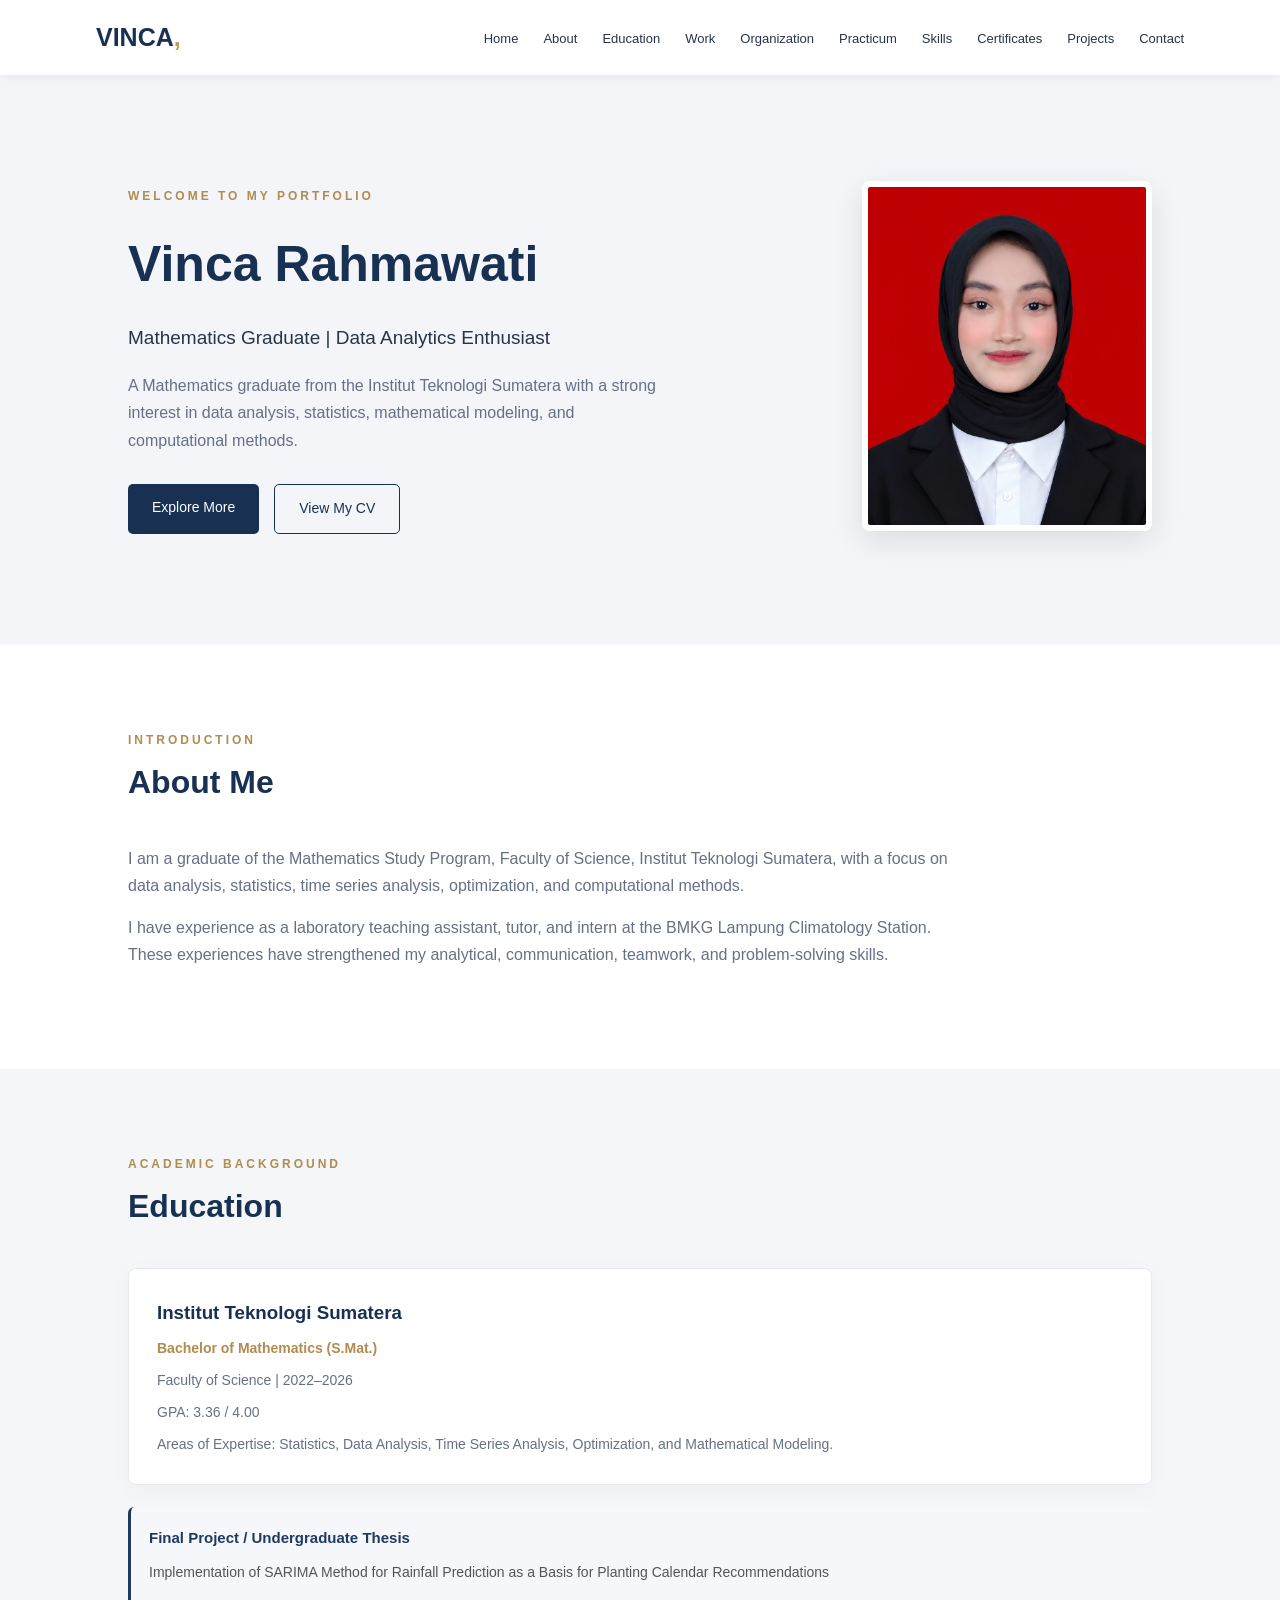
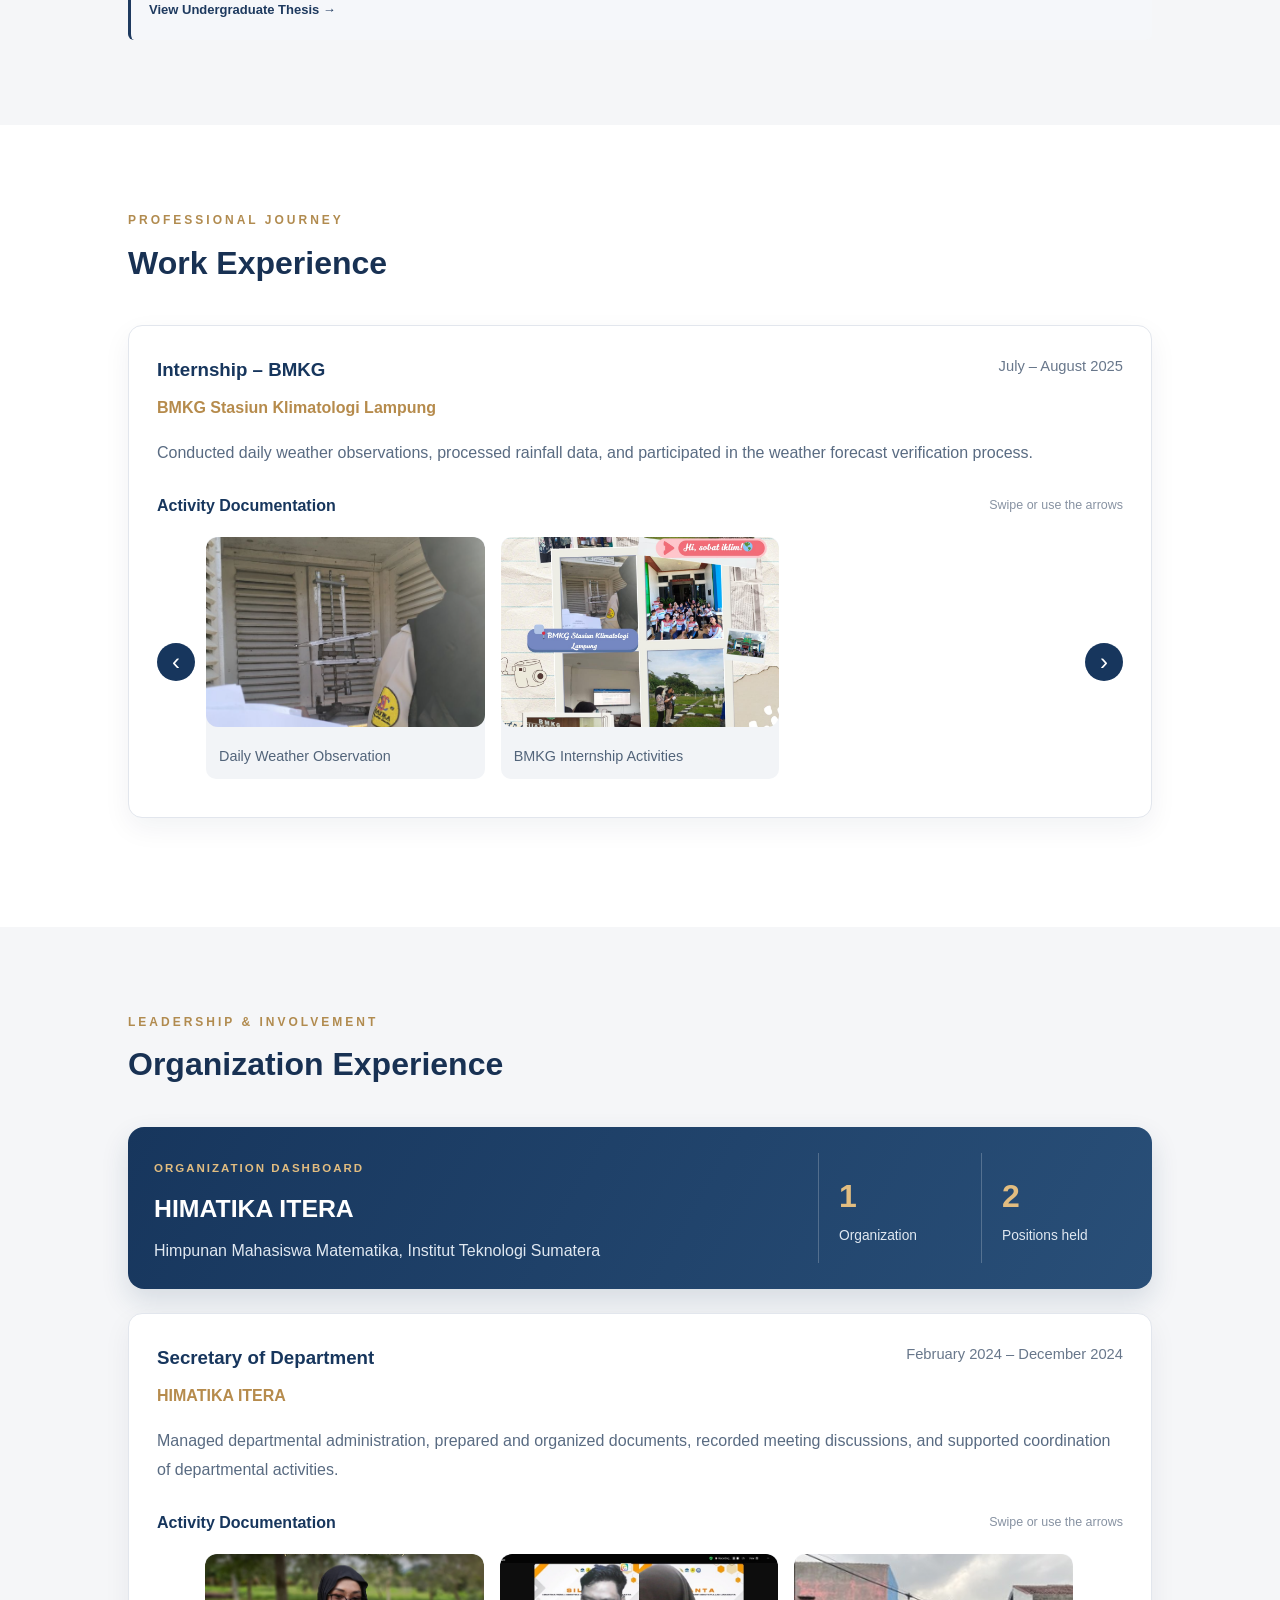
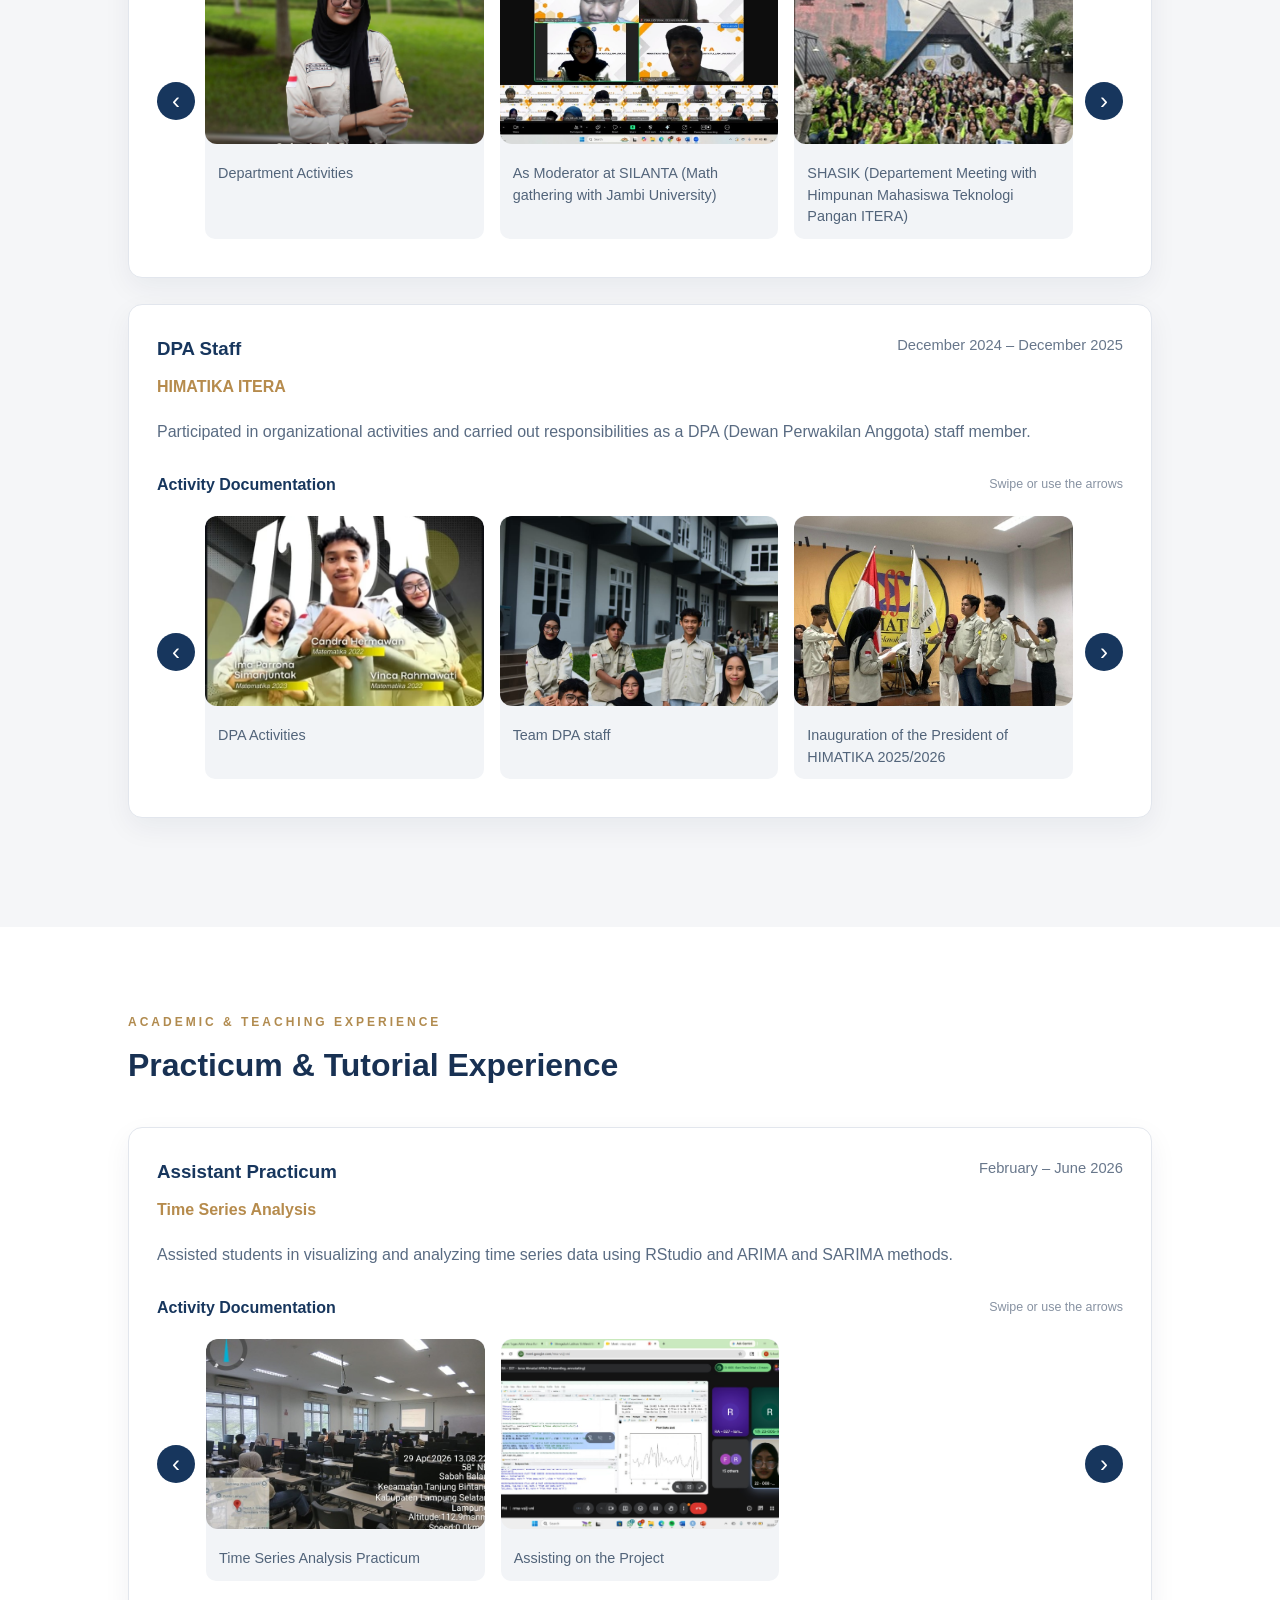
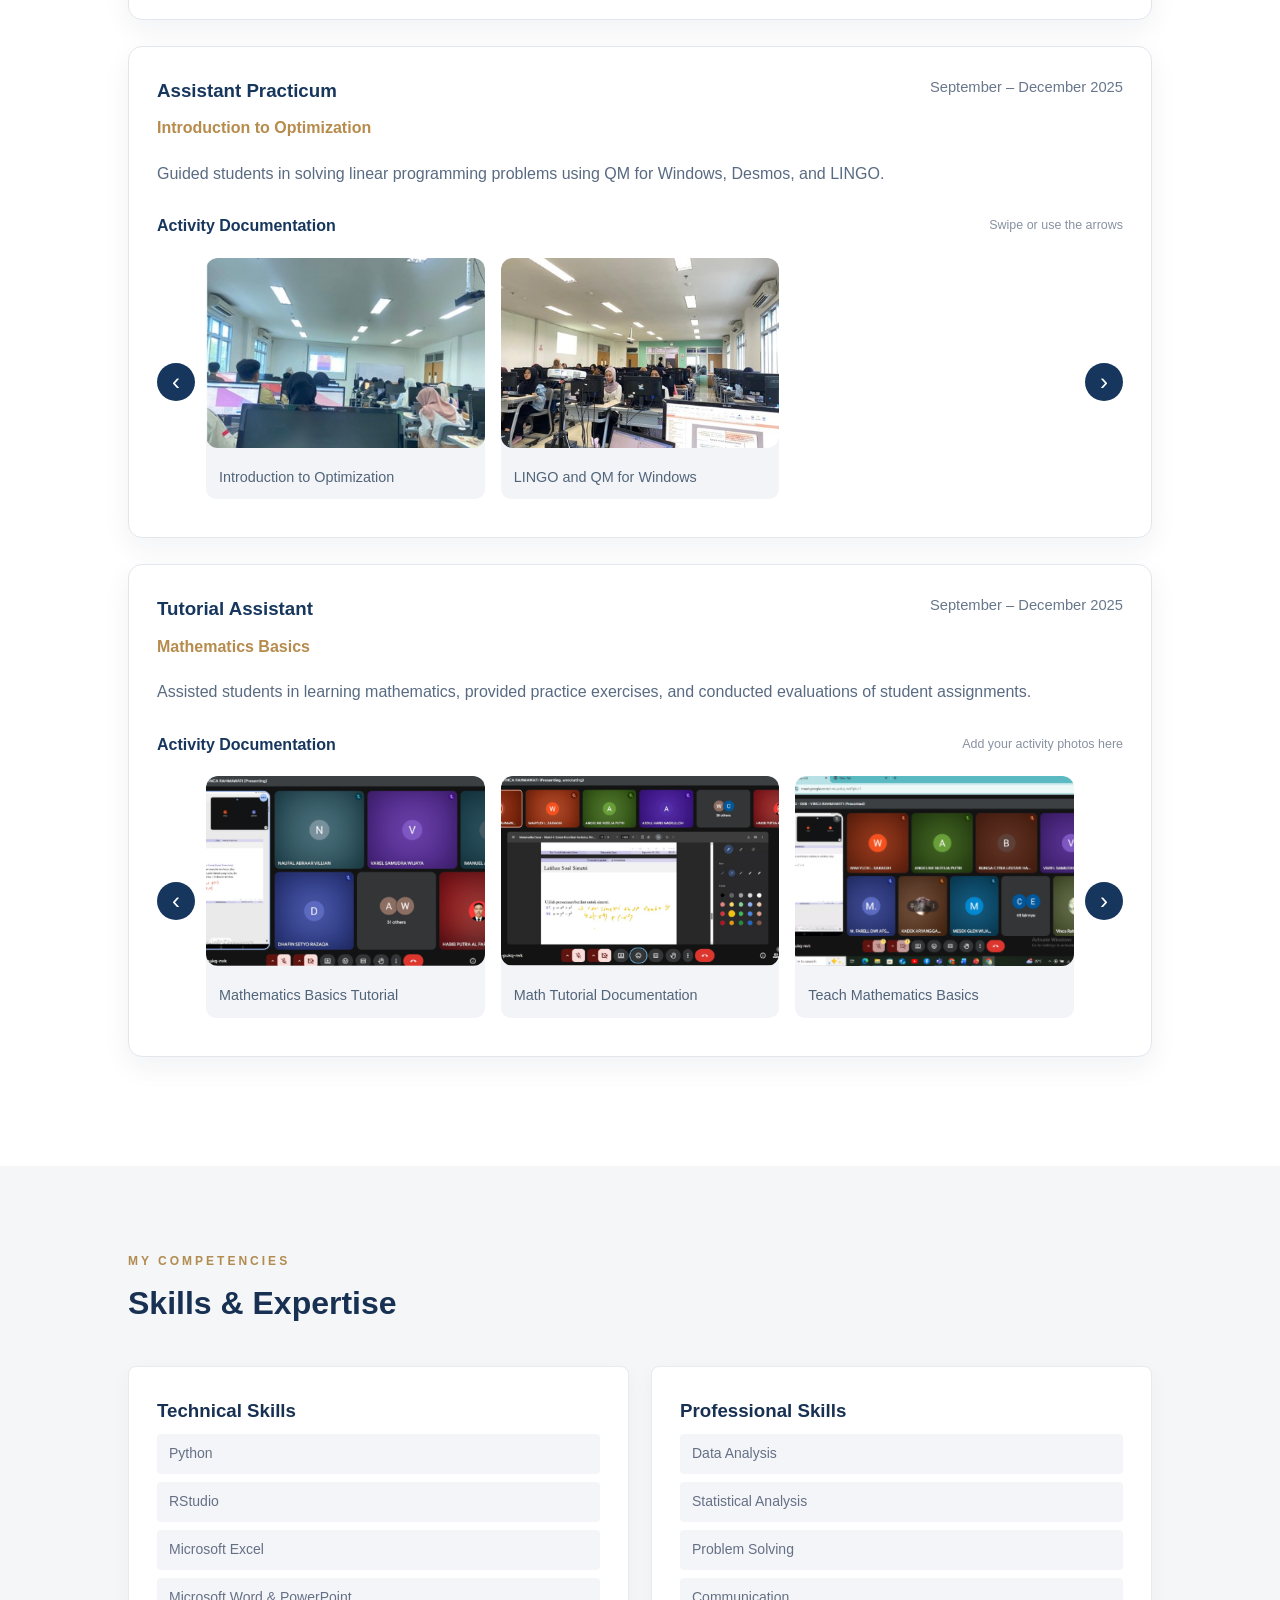
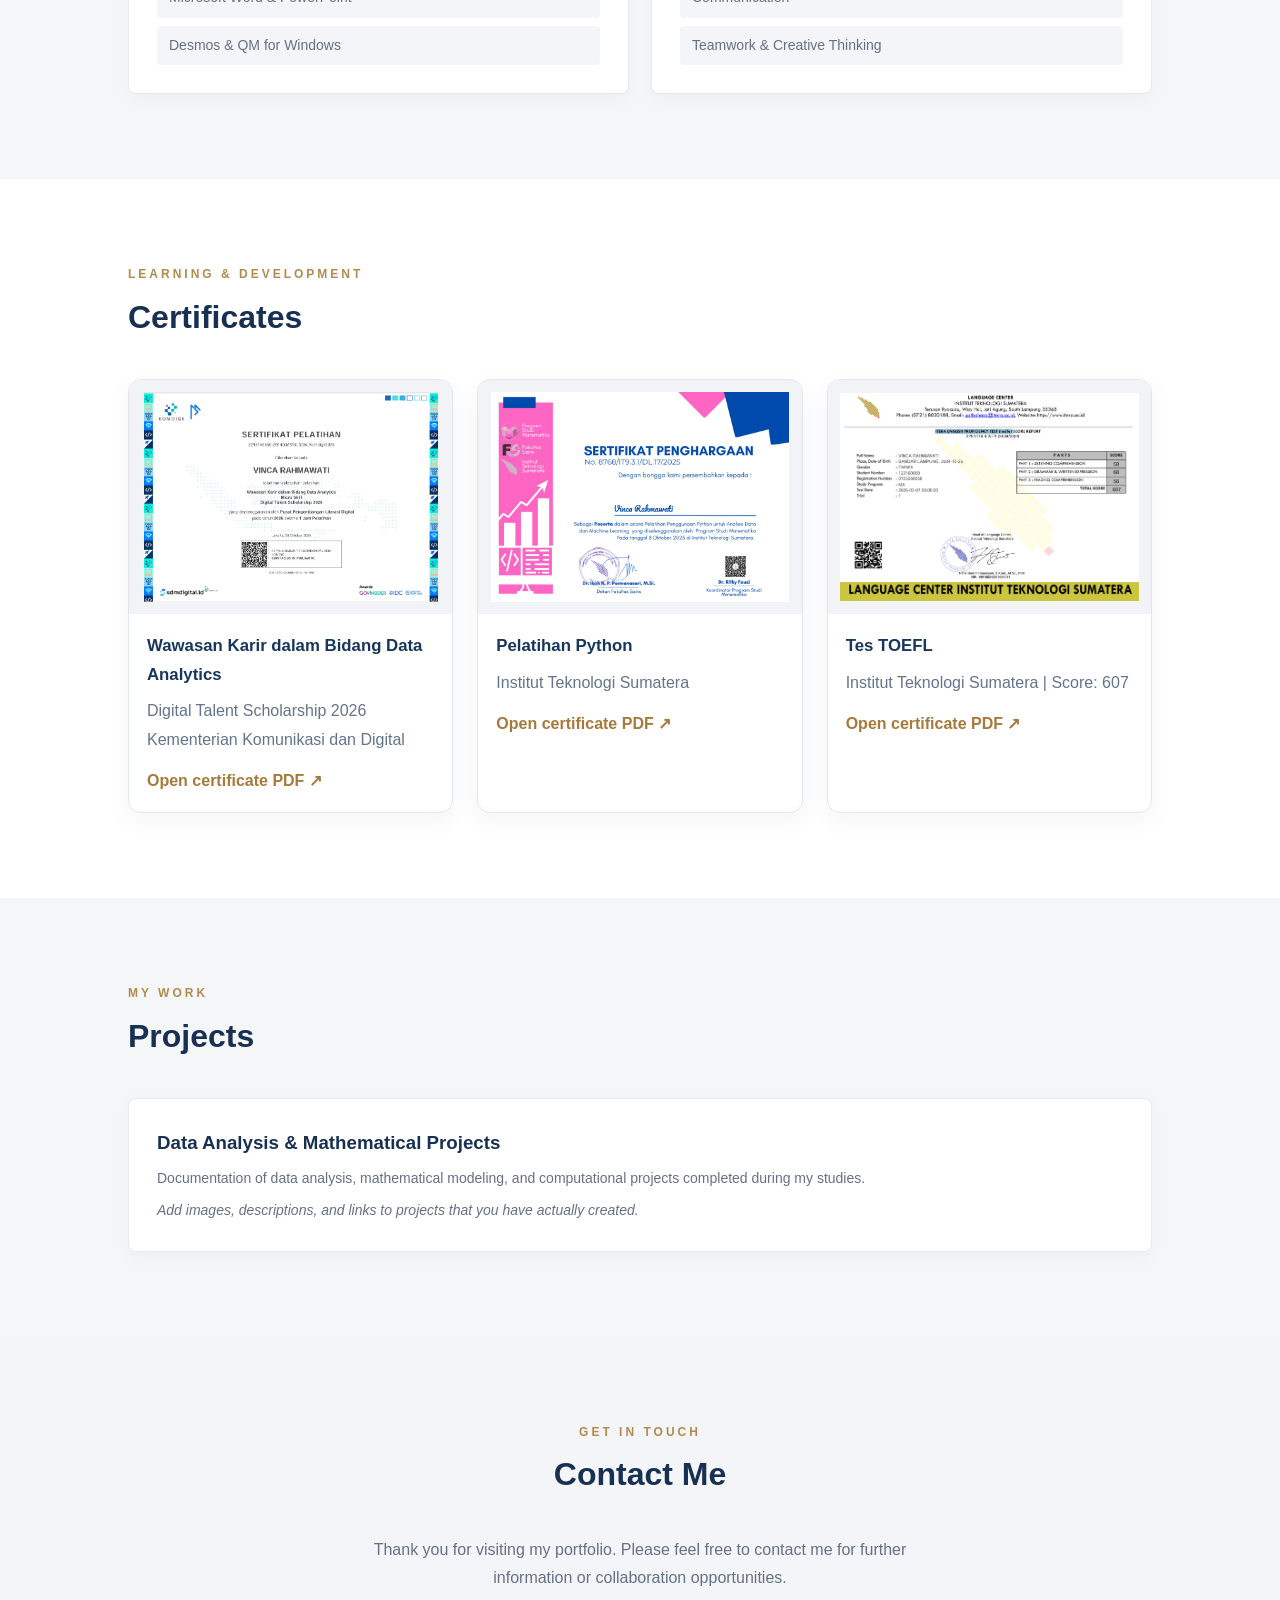
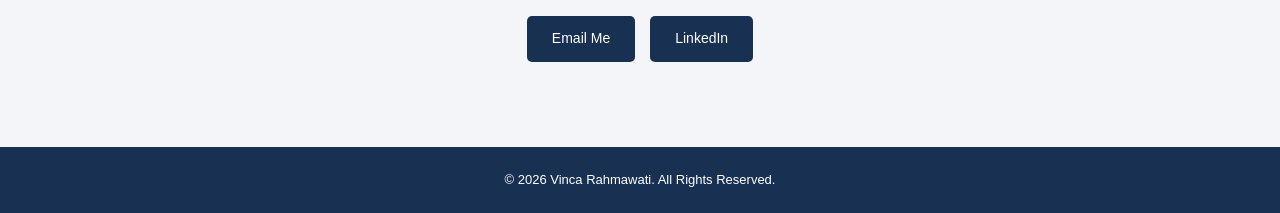
==== index.html @ 269b8b4c "baru" ====
<!DOCTYPE html>
<html lang="en">
<head>
<meta charset="UTF-8">
<meta name="viewport" content="width=device-width, initial-scale=1.0">
<title>Vinca Rahmawati | Personal Portfolio</title>
<link rel="stylesheet" href="style.css">
<link rel="stylesheet" href="portfolio-enhancements.css">
</head>
<body>
<header>
<nav class="navbar">
<a href="#home" class="logo">VINCA<span>,</span></a>
<button class="menu-toggle" id="menuToggle" aria-label="Open menu" aria-expanded="false">☰</button>
<ul class="nav-links" id="navLinks">
<li><a href="#home">Home</a></li><li><a href="#about">About</a></li>
<li><a href="#education">Education</a></li><li><a href="#work-experience">Work</a></li>
<li><a href="#organization-experience">Organization</a></li><li><a href="#practicum-experience">Practicum</a></li>
<li><a href="#skills">Skills</a></li><li><a href="#certificates">Certificates</a></li>
<li><a href="#projects">Projects</a></li><li><a href="#contact">Contact</a></li>
</ul>
</nav>
</header>

<section class="hero" id="home">
<div class="hero-content">
<p class="greeting">WELCOME TO MY PORTFOLIO</p><h1>Vinca Rahmawati</h1>
<h2>Mathematics Graduate | Data Analytics Enthusiast</h2>
<p class="hero-description">A Mathematics graduate from the Institut Teknologi Sumatera with a strong interest in data analysis, statistics, mathematical modeling, and computational methods.</p>
<div class="hero-buttons"><a href="#about" class="btn-primary">Explore More</a>
<a href="assets/CV ATS Friendly[26]_Vinca Rahmawati.pdf" class="btn-outline" target="_blank" rel="noopener">View My CV</a></div>
</div>
<div class="hero-image"><img src="assets/yang ini-1mb.jpeg" alt="Vinca Rahmawati"></div>
</section>

<section class="section" id="about">
<div class="section-heading"><p>INTRODUCTION</p><h2>About Me</h2></div>
<div class="about-content">
<p>I am a graduate of the Mathematics Study Program, Faculty of Science, Institut Teknologi Sumatera, with a focus on data analysis, statistics, time series analysis, optimization, and computational methods.</p>
<p>I have experience as a laboratory teaching assistant, tutor, and intern at the BMKG Lampung Climatology Station. These experiences have strengthened my analytical, communication, teamwork, and problem-solving skills.</p>
</div></section>

<section class="section section-light" id="education">
<div class="section-heading"><p>ACADEMIC BACKGROUND</p><h2>Education</h2></div>
<div class="info-card"><h3>Institut Teknologi Sumatera</h3><p class="card-subtitle">Bachelor of Mathematics (S.Mat.)</p>
<p>Faculty of Science | 2022–2026</p><p>GPA: 3.36 / 4.00</p>
<p>Areas of Expertise: Statistics, Data Analysis, Time Series Analysis, Optimization, and Mathematical Modeling.</p></div>
<div class="thesis-info"><h4>Final Project / Undergraduate Thesis</h4>
<p>Implementation of SARIMA Method for Rainfall Prediction as a Basis for Planting Calendar Recommendations</p>
<a href="https://repo.itera.ac.id/depan/submission/SB2606050069" target="_blank" rel="noopener" class="thesis-link">View Undergraduate Thesis →</a></div>
</section>

<!-- WORK EXPERIENCE -->
<section class="section" id="work-experience">
<div class="section-heading"><p>PROFESSIONAL JOURNEY</p><h2>Work Experience</h2></div>
<article class="portfolio-card">
<div class="portfolio-card-heading"><div><h3>Internship – BMKG</h3><p class="portfolio-subtitle">BMKG Stasiun Klimatologi Lampung</p></div><span class="portfolio-date">July – August 2025</span></div>
<p class="portfolio-description">Conducted daily weather observations, processed rainfall data, and participated in the weather forecast verification process.</p>
<div class="portfolio-gallery-section"><div class="portfolio-gallery-heading"><h4>Activity Documentation</h4><span>Swipe or use the arrows</span></div>
<div class="portfolio-carousel" data-carousel="bmkg">
<button class="carousel-arrow prev" type="button" aria-label="Previous BMKG photo">‹</button>
<div class="portfolio-track">
<figure class="portfolio-photo bmkg-photo"><img src="assets/dokumentasi/bmkg2.png" alt="Daily Weather Observation"><figcaption>Daily Weather Observation</figcaption></figure>
<figure class="portfolio-photo bmkg-photo"><img src="assets/dokumentasi/bmkg1.jpeg" alt="BMKG Internship Activities"><figcaption>BMKG Internship Activities</figcaption></figure>
</div><button class="carousel-arrow next" type="button" aria-label="Next BMKG photo">›</button></div></div>
</article></section>

<!-- ORGANIZATION EXPERIENCE dashboard is immediately below work experience -->
<section class="section section-light" id="organization-experience">
<div class="section-heading"><p>LEADERSHIP & INVOLVEMENT</p><h2>Organization Experience</h2></div>
<div class="organization-dashboard">
<div class="organization-dashboard-intro"><span class="organization-kicker">ORGANIZATION DASHBOARD</span><h3>HIMATIKA ITERA</h3><p>Himpunan Mahasiswa Matematika, Institut Teknologi Sumatera</p></div>
<div class="organization-stat"><strong>1</strong><span>Organization</span></div>
<div class="organization-stat"><strong>2</strong><span>Positions held</span></div>
</div>
<div class="organization-roles">
<article class="portfolio-card">
    <div class="portfolio-card-heading">
        <div>
            <h3>Secretary of Department</h3>
            <p class="portfolio-subtitle">HIMATIKA ITERA</p>
        </div>
        <span class="portfolio-date">February 2024 – December 2024</span>
    </div>

    <p class="portfolio-description">
        Managed departmental administration, prepared and organized documents,
        recorded meeting discussions, and supported coordination of departmental activities.
    </p>

    <div class="portfolio-gallery-section">
        <div class="portfolio-gallery-heading">
            <h4>Activity Documentation</h4>
            <span>Swipe or use the arrows</span>
        </div>

        <div class="portfolio-carousel">
            <button class="carousel-arrow prev" type="button"
                aria-label="Previous secretary photo">‹</button>

            <div class="portfolio-track">

                <figure class="portfolio-photo standard-photo">
                    <img src="assets/dokumentasi/[BADAN PENGURUS HARIAN HIMATIKA ITERA PERIODE 2024-2025]Hallo massa HIMATIKA!👋Perkenalan beriku.jpg"
                        alt="HIMATIKA Secretary documentation">
                    <figcaption>Department Activities</figcaption>
                </figure>

                <figure class="portfolio-photo standard-photo">
                    <img src="assets/dokumentasi/eks/eks1.jpg"
                        alt="HIMATIKA Secretary documentation">
                    <figcaption>As Moderator at SILANTA (Math gathering with Jambi University)</figcaption>
                </figure>

                <!-- ADD PHOTO 3 -->
                <figure class="portfolio-photo standard-photo">
                    <img src="assets/dokumentasi/eks/eks2.jpg"
                        alt="HIMATIKA Secretary documentation">
                    <figcaption>SHASIK (Departement Meeting with Himpunan Mahasiswa Teknologi Pangan ITERA)</figcaption>
                </figure>

                <!-- ADD PHOTO 4 -->
                <figure class="portfolio-photo standard-photo">
                    <img src="assets/dokumentasi/eks/eks3.jpg"
                        alt="HIMATIKA Secretary documentation">
                    <figcaption>Student-led Village Development Project</figcaption>
                </figure>

                <!-- ADD MORE PHOTOS BELOW -->
                 <figure class="portfolio-photo standard-photo">
                    <img src="assets/dokumentasi/eks/eks4.jpg"
                        alt="HIMATIKA Secretary documentation">
                    <figcaption>Student-led Village Development Project</figcaption>
                </figure>

            </div>

            <button class="carousel-arrow next" type="button"
                aria-label="Next secretary photo">›</button>
        </div>
    </div>
</article>

<article class="portfolio-card">
    <div class="portfolio-card-heading">
        <div>
            <h3>DPA Staff</h3>
            <p class="portfolio-subtitle">HIMATIKA ITERA</p>
        </div>
        <span class="portfolio-date">December 2024 – December 2025</span>
    </div>

    <p class="portfolio-description">
        Participated in organizational activities and carried out
        responsibilities as a DPA (Dewan Perwakilan Anggota) staff member.
    </p>

    <div class="portfolio-gallery-section">
        <div class="portfolio-gallery-heading">
            <h4>Activity Documentation</h4>
            <span>Swipe or use the arrows</span>
        </div>

        <div class="portfolio-carousel">

            <button class="carousel-arrow prev" type="button"
                aria-label="Previous DPA photo">‹</button>

            <div class="portfolio-track">

                <!-- PHOTO 1 -->
                <figure class="portfolio-photo standard-photo">
                    <img src="assets/dokumentasi/dpa/dpa3.jpeg"
                        alt="HIMATIKA DPA staff documentation">
                    <figcaption>DPA Activities</figcaption>
                </figure>

                <!-- PHOTO 2 -->
                <figure class="portfolio-photo standard-photo">
                    <img src="assets/dokumentasi/dpa/dpa4.jpeg"
                        alt="HIMATIKA DPA staff documentation">
                    <figcaption>Team DPA staff</figcaption>
                </figure>

                <!-- PHOTO 3 -->
                <figure class="portfolio-photo standard-photo">
                    <img src="assets/dokumentasi/dpa/dpa1.jpg"
                        alt="HIMATIKA DPA staff documentation">
                    <figcaption> Inauguration of the President of HIMATIKA 2025/2026</figcaption>
                </figure>

                <!-- PHOTO 4 -->
                <figure class="portfolio-photo standard-photo">
                    <img src="assets/dokumentasi/dpa/dpa2.jpg"
                        alt="HIMATIKA DPA staff documentation">
                    <figcaption>Strategic Cabinet Meeting for Accelerated Growth</figcaption>
                </figure>

                <!-- ADD MORE PHOTOS HERE -->

            </div>

            <button class="carousel-arrow next" type="button"
                aria-label="Next DPA photo">›</button>

        </div>
    </div>
</article>
</div></section>

<!-- PRACTICUM EXPERIENCE -->
<section class="section" id="practicum-experience">
<div class="section-heading"><p>ACADEMIC & TEACHING EXPERIENCE</p><h2>Practicum & Tutorial Experience</h2></div>
<div class="practicum-list">
<article class="portfolio-card"><div class="portfolio-card-heading"><div><h3>Assistant Practicum</h3><p class="portfolio-subtitle">Time Series Analysis</p></div><span class="portfolio-date">February – June 2026</span></div>
<p class="portfolio-description">Assisted students in visualizing and analyzing time series data using RStudio and ARIMA and SARIMA methods.</p>
<div class="portfolio-gallery-section"><div class="portfolio-gallery-heading"><h4>Activity Documentation</h4><span>Swipe or use the arrows</span></div><div class="portfolio-carousel"><button class="carousel-arrow prev" type="button" aria-label="Previous photo">‹</button><div class="portfolio-track">
<figure class="portfolio-photo standard-photo"><img src="assets/dokumentasi/asprak3.jpg" alt="Time Series Analysis Practicum"><figcaption>Time Series Analysis Practicum</figcaption></figure>
<figure class="portfolio-photo standard-photo"><img src="assets/dokumentasi/asprak2.jpg" alt="Time Series Analysis Project"><figcaption>Assisting on the Project</figcaption></figure>
</div><button class="carousel-arrow next" type="button" aria-label="Next photo">›</button></div></div></article>

<article class="portfolio-card"><div class="portfolio-card-heading"><div><h3>Assistant Practicum</h3><p class="portfolio-subtitle">Introduction to Optimization</p></div><span class="portfolio-date">September – December 2025</span></div>
<p class="portfolio-description">Guided students in solving linear programming problems using QM for Windows, Desmos, and LINGO.</p>
<div class="portfolio-gallery-section"><div class="portfolio-gallery-heading"><h4>Activity Documentation</h4><span>Swipe or use the arrows</span></div><div class="portfolio-carousel"><button class="carousel-arrow prev" type="button" aria-label="Previous photo">‹</button><div class="portfolio-track">
<figure class="portfolio-photo standard-photo"><img src="assets/dokumentasi/asprakop1.jpg" alt="Introduction to Optimization"><figcaption>Introduction to Optimization</figcaption></figure>
<figure class="portfolio-photo standard-photo"><img src="assets/dokumentasi/asprakop2.jpg" alt="Optimization software practicum"><figcaption>LINGO and QM for Windows</figcaption></figure>
</div><button class="carousel-arrow next" type="button" aria-label="Next photo">›</button></div></div></article>

<article class="portfolio-card"><div class="portfolio-card-heading"><div><h3>Tutorial Assistant</h3><p class="portfolio-subtitle">Mathematics Basics</p></div><span class="portfolio-date">September – December 2025</span></div>
<p class="portfolio-description">Assisted students in learning mathematics, provided practice exercises, and conducted evaluations of student assignments.</p>
<div class="portfolio-gallery-section"><div class="portfolio-gallery-heading"><h4>Activity Documentation</h4><span>Add your activity photos here</span></div><div class="portfolio-carousel"><button class="carousel-arrow prev" type="button" aria-label="Previous photo">‹</button><div class="portfolio-track">
<figure class="portfolio-photo standard-photo"><img src="assets/dokumentasi/tutor1.png" alt="Mathematics Basics Tutorial"><figcaption>Mathematics Basics Tutorial</figcaption></figure>
<figure class="portfolio-photo standard-photo"><img src="assets/dokumentasi/tutor2.png" alt="Math Tutorial Documentation"><figcaption>Math Tutorial Documentation</figcaption></figure>
<figure class="portfolio-photo standard-photo"><img src="assets/dokumentasi/tutor3.png" alt="Teach Mathematics Basics"><figcaption>Teach Mathematics Basics</figcaption></figure>
</div><button class="carousel-arrow next" type="button" aria-label="Next photo">›</button></div></div></article>
</div></section>

<section class="section section-light" id="skills">
<div class="section-heading"><p>MY COMPETENCIES</p><h2>Skills & Expertise</h2></div>
<div class="skills-grid">
<div class="skill-card"><h3>Technical Skills</h3><p>Python</p><p>RStudio</p><p>Microsoft Excel</p><p>Microsoft Word & PowerPoint</p><p>Desmos & QM for Windows</p></div>
<div class="skill-card"><h3>Professional Skills</h3><p>Data Analysis</p><p>Statistical Analysis</p><p>Problem Solving</p><p>Communication</p><p>Teamwork & Creative Thinking</p></div>
</div></section>

<!-- CERTIFICATES -->
<section class="section" id="certificates">
    <div class="section-heading">
        <p>LEARNING & DEVELOPMENT</p>
        <h2>Certificates</h2>
    </div>

    <div class="certificate-grid">

        <!-- CERTIFICATE 1: DATA ANALYTICS -->
        <article class="certificate-card">
            <button class="certificate-preview" type="button"
                data-preview="assets/certificates/previewsertif1.png"
                aria-label="Preview Data Analytics certificate">
                <img src="assets/certificates/previewsertif1.png"
                    alt="Data Analytics certificate">
            </button>

            <div class="certificate-info">
                <h3>Wawasan Karir dalam Bidang Data Analytics</h3>
                <p>Digital Talent Scholarship 2026</p>
                <p>Kementerian Komunikasi dan Digital</p>
                <a href="assets/certificates/Sertifikat_VINCA RAHMAWATI_Wawasan Karir dalam Bidang Data Analytics.pdf"
                    target="_blank" rel="noopener">
                    Open certificate PDF ↗
                </a>
            </div>
        </article>

        <!-- CERTIFICATE 2: PYTHON -->
        <article class="certificate-card">
            <button class="certificate-preview" type="button"
                data-preview="assets/certificates/previewsertif2.png"
                aria-label="Preview Python certificate">
                <img src="assets/certificates/previewsertif2.png"
                    alt="Python training certificate">
            </button>

            <div class="certificate-info">
                <h3>Pelatihan Python</h3>
                <p>Institut Teknologi Sumatera</p>
                <a href="assets/certificates/Sertifikat_Vinca Rahmawati (1).pdf"
                    target="_blank" rel="noopener">
                    Open certificate PDF ↗
                </a>
            </div>
        </article>

        <!-- CERTIFICATE 3: TOEFL -->
        <article class="certificate-card">
            <button class="certificate-preview" type="button"
                data-preview="assets/certificates/previewsertif3.png"
                aria-label="Preview TOEFL certificate">
                <img src="assets/certificates/previewsertif3.png"
                    alt="ITERA English Proficiency Test certificate">
            </button>

            <div class="certificate-info">
                <h3>Tes TOEFL</h3>
                <p>Institut Teknologi Sumatera | Score: 607</p>
                <a href="assets/certificates/37177_Sertifikat TOEFL_122160008.pdf"
                    target="_blank" rel="noopener">
                    Open certificate PDF ↗
                </a>
            </div>
        </article>

    </div>
</section>

<div class="certificate-lightbox" id="certificateLightbox" aria-hidden="true">
<button type="button" class="lightbox-close" aria-label="Close preview">&times;</button>
<img id="lightboxImage" src="" alt="Certificate preview">
</div>

<section class="section section-light" id="projects">
<div class="section-heading"><p>MY WORK</p><h2>Projects</h2></div>
<div class="info-card"><h3>Data Analysis & Mathematical Projects</h3><p>Documentation of data analysis, mathematical modeling, and computational projects completed during my studies.</p><p class="project-note">Add images, descriptions, and links to projects that you have actually created.</p></div>
</section>

<section class="section contact-section" id="contact">
<div class="section-heading"><p>GET IN TOUCH</p><h2>Contact Me</h2></div>
<p>Thank you for visiting my portfolio. Please feel free to contact me for further information or collaboration opportunities.</p>
<div class="contact-links"><a href="mailto:vincarahmawati04@gmail.com">Email Me</a>
<a href="https://www.linkedin.com/in/vinca-rahmawati-ba5b3a265/" target="_blank" rel="noopener noreferrer">LinkedIn</a></div>
</section>
<footer><p>© 2026 Vinca Rahmawati. All Rights Reserved.</p></footer>

<script src="script.js"></script>
<script src="portfolio-enhancements.js"></script>
</body></html>
---- style.css ----
/* GENERAL */
* {
    margin: 0;
    padding: 0;
    box-sizing: border-box;
    scroll-behavior: smooth;
}

body {
    font-family: Arial, sans-serif;
    color: #273449;
    background: #ffffff;
    line-height: 1.7;
}

a {
    text-decoration: none;
}


/* NAVIGATION */
header {
    background: #ffffff;
    position: sticky;
    top: 0;
    z-index: 100;
    box-shadow: 0 2px 12px rgba(0,0,0,0.06);
}

.navbar {
    width: 85%;
    margin: auto;
    min-height: 75px;
    display: flex;
    align-items: center;
    justify-content: space-between;
}

.logo {
    font-size: 25px;
    font-weight: bold;
    color: #183153;
}

.logo span {
    color: #b99a60;
}

.nav-links {
    display: flex;
    list-style: none;
    gap: 25px;
}

.nav-links a {
    color: #273449;
    font-size: 13px;
    transition: 0.3s;
}

.nav-links a:hover {
    color: #b99a60;
}

.menu-toggle {
    display: none;
    border: none;
    background: transparent;
    font-size: 25px;
    cursor: pointer;
}


/* HERO */
.hero {
    min-height: 570px;
    padding: 80px 10%;
    display: flex;
    align-items: center;
    justify-content: space-between;
    gap: 50px;
    background: #f3f5f8;
}

.hero-content {
    max-width: 620px;
}

.greeting,
.section-heading p {
    color: #b18b4f;
    font-size: 12px;
    font-weight: bold;
    letter-spacing: 3px;
}

.hero h1 {
    color: #183153;
    font-size: clamp(32px, 5vw, 50px);
    margin: 15px 0;
}

.hero h2 {
    font-size: 19px;
    font-weight: 500;
    margin-bottom: 18px;
}

.hero-description {
    color: #667085;
    max-width: 550px;
}

.hero-buttons {
    display: flex;
    gap: 15px;
    margin-top: 30px;
    flex-wrap: wrap;
}

.btn-primary,
.btn-outline {
    padding: 12px 24px;
    border-radius: 5px;
    font-size: 14px;
    transition: 0.3s;
}

.btn-primary {
    color: white;
    background: #183153;
}

.btn-primary:hover {
    background: #b18b4f;
}

.btn-outline {
    color: #183153;
    border: 1px solid #183153;
}

.btn-outline:hover {
    background: #183153;
    color: white;
}

.hero-image img {
    width: 290px;
    height: 350px;
    object-fit: cover;
    border-radius: 8px;
    border: 6px solid white;
    box-shadow: 0 10px 30px rgba(0,0,0,0.1);
}


/* SECTION */
.section {
    padding: 85px 10%;
}

.section-light {
    background: #f5f6f8;
}

.section-heading {
    margin-bottom: 35px;
}

.section-heading h2 {
    font-size: 32px;
    color: #183153;
    margin-top: 5px;
}

.about-content {
    max-width: 850px;
    color: #667085;
}

.about-content p {
    margin-bottom: 15px;
}


/* CARDS */
.info-card,
.skill-card {
    background: white;
    padding: 28px;
    border-radius: 8px;
    border: 1px solid #e8eaf0;
    box-shadow: 0 5px 20px rgba(0,0,0,0.035);
    transition: 0.3s;
}

.info-card:hover,
.skill-card:hover {
    transform: translateY(-4px);
    box-shadow: 0 10px 25px rgba(0,0,0,0.08);
}

.info-card h3,
.skill-card h3 {
    color: #183153;
    margin-bottom: 8px;
}

.info-card p,
.skill-card p {
    color: #667085;
    font-size: 14px;
    margin-top: 8px;
}

.card-subtitle {
    color: #b18b4f !important;
    font-weight: bold;
}

.experience-grid {
    display: grid;
    grid-template-columns: repeat(2, 1fr);
    gap: 22px;
}


/* SKILLS */
.skills-grid {
    display: grid;
    grid-template-columns: repeat(2, 1fr);
    gap: 22px;
}

.skill-card p {
    padding: 8px 12px;
    background: #f3f5f8;
    border-radius: 4px;
}

.project-note {
    font-style: italic;
}


/* CONTACT */
.contact-section {
    text-align: center;
    background: #f3f5f8;
}

.contact-section > p {
    max-width: 600px;
    margin: auto;
    color: #667085;
}

.contact-links {
    margin-top: 25px;
    display: flex;
    justify-content: center;
    gap: 15px;
}

.contact-links a {
    padding: 11px 25px;
    background: #183153;
    color: white;
    border-radius: 5px;
    font-size: 14px;
}

.contact-links a:hover {
    background: #b18b4f;
}


/* FOOTER */
footer {
    background: #183153;
    color: white;
    text-align: center;
    padding: 22px;
    font-size: 13px;
}


/* RESPONSIVE */
@media (max-width: 900px) {

    .navbar {
        width: 90%;
    }

    .nav-links {
        gap: 12px;
    }

    .nav-links a {
        font-size: 12px;
    }

    .hero {
        padding: 65px 7%;
    }
}

@media (max-width: 700px) {

    .menu-toggle {
        display: block;
        color: #183153;
    }

    .navbar {
        position: relative;
    }

    .nav-links {
        display: none;
        position: absolute;
        top: 75px;
        left: 0;
        width: 100%;
        background: white;
        padding: 20px;
        flex-direction: column;
        gap: 18px;
        box-shadow: 0 5px 15px rgba(0,0,0,0.08);
    }

    .nav-links.active {
        display: flex;
    }

    .hero {
        flex-direction: column-reverse;
        text-align: center;
    }

    .hero-image img {
        width: 220px;
        height: 260px;
    }

    .hero-buttons {
        justify-content: center;
    }

    .experience-grid,
    .skills-grid {
        grid-template-columns: 1fr;
    }

    .section {
        padding: 60px 7%;
    }

    .section-heading h2 {
        font-size: 27px;
    }
}


/* EDUCATION SECTION */
.education-card {
    background: #ffffff;
    padding: 25px;
    border: 1px solid #e5e7eb;
    border-radius: 10px;
    margin-top: 20px;
}

.education-header {
    display: flex;
    justify-content: space-between;
    align-items: flex-start;
    gap: 15px;
}

.education-header h3 {
    color: #1e3a5f;
    font-size: 20px;
    margin-bottom: 8px;
}

.education-major {
    color: #555;
    font-size: 15px;
}

.education-year {
    color: #666;
    font-size: 14px;
    white-space: nowrap;
}

.education-gpa {
    color: #555;
    font-size: 14px;
    margin-top: 12px;
}

.thesis-info {
    margin-top: 22px;
    padding: 18px;
    background: #f5f7fa;
    border-left: 3px solid #1e3a5f;
    border-radius: 6px;
}

.thesis-info h4 {
    font-size: 15px;
    color: #1e3a5f;
    margin-bottom: 10px;
}

.thesis-info p {
    font-size: 14px;
    line-height: 1.6;
    color: #555;
    margin-bottom: 12px;
}

.thesis-link {
    font-size: 13px;
    color: #1e3a5f;
    font-weight: 600;
    text-decoration: none;
}

.thesis-link:hover {
    text-decoration: underline;
}

@media (max-width: 600px) {
    .education-header {
        flex-direction: column;
    }
}


/* ACTIVITY DOCUMENTATION */
.documentation {
    margin-top: 20px;
}

.documentation h4 {
    color: #1e3a5f;
    font-size: 12px;
    margin-bottom: 18px;
}

.documentation-gallery {
    display: grid;
    grid-template-columns: repeat(2, 1fr);
    gap: 15px;
}

.documentation-item {
    overflow: hidden;
    border-radius: 8px;
    background: #f5f7fa;
}

.documentation-item img {
    width: 100%;
    height: 220px;
    object-fit: cover;
    display: block;
}

.documentation-item p {
    padding: 10px;
    font-size: 13px;
    color: #555;
}

@media (max-width: 600px) {
    .documentation-gallery {
        grid-template-columns: 1fr;
    }

    .documentation-item img {
        height: 220px;
    }
}


/* BMKG EXPERIENCE AND DOCUMENTATION */
.experience-card {
    padding: 35px;
    border: 1px solid #e0e4eb;
    border-radius: 14px;
    background: #fff;
    box-shadow: 0 10px 30px rgba(0, 0, 0, 0.05);
}

.documentation {
    margin-top: 25px;
}

.documentation h4 {
    margin-bottom: 15px;
}

.bmkg-gallery {
    display: grid;
    grid-template-columns: repeat(2, 1fr);
    gap: 15px;
}

.bmkg-item {
    overflow: hidden;
    border-radius: 12px;
    overflow: hidden;
    background: #f3f5f8;
}

.bmkg-item img {
    width: 100%;
    aspect-ratio: 16/9;
    object-fit: cover;
    display: block;
}

.bmkg-item p {
    padding: 12px 15px;
    margin: 0;
}

@media (max-width: 600px) {
    .experience-card {
        padding: 20px;
    }

    .bmkg-gallery {
        grid-template-columns: 1fr;
    }
}

/* Assistant Practicum Documentation */
.experience-card {
    padding: 35px;
    border: 1px solid #e0e4eb;
    border-radius: 14px;
    background: #fff;
    box-shadow: 0 10px 30px rgba(0, 0, 0, 0.05);
}

.documentation {
    margin-top: 20px;
}

.documentation h3 {
    margin-bottom: 15px;
}

.asprak-gallery {
    display: grid;
    grid-template-columns: repeat(2, minmax(0, 1fr));
    gap: 15px;
    max-height: 650px;
}

.asprak-item {
    background: #f3f5f8;
    border-radius: 10px;
    overflow: hidden;
}

.asprak-item img {
    width: 100%;
    height: 150;
    object-fit: contain;
    display: block;
    background: #f3f5f8;
}

/* coba genah*/

/* PRACTICUM DOCUMENTATION */
.info-card .documentation {
    margin-top: 25px;
}

.info-card .documentation h4 {
    font-size: 18px;
    margin-bottom: 15px;
    color: #17365D;
}

/* TIME SERIES & OPTIMIZATION GALLERY */
.asprak-gallery,
.asprakop-gallery {
    display: grid;
    grid-template-columns: repeat(2, minmax(0, 1fr));
    gap: 15px;
    align-items: start;
}

/* DOCUMENTATION CARD */
.asprak-item,
.asprakop-item {
    background: #f3f5f8;
    border-radius: 10px;
    overflow: hidden;
    min-width: 0;
}

/* IMAGE SIZE */
.asprak-item img,
.asprakop-item img {
    width: 100%;
    height: 150px;
    object-fit: contain;
    display: block;
    background: #f3f5f8;
}

/* IMAGE CAPTION */
.asprak-item p,
.asprakop-item p {
    padding: 12px;
    margin: 0;
    font-size: 14px;
    line-height: 1.5;
}

/* MOBILE DISPLAY */
@media (max-width: 600px) {
    .asprak-gallery,
    .asprakop-gallery {
        grid-template-columns: 1fr;
    }

    .asprak-item img,
    .asprakop-item img {
        height: 180px;
    }
}
---- portfolio-enhancements.css ----
/* Add-on styles: do not replace your existing style.css */
.portfolio-card{background:#fff;border:1px solid #e2e6ed;border-radius:14px;padding:28px;margin:0 0 24px;box-shadow:0 10px 28px rgba(20,39,68,.06)}
.portfolio-card-heading{display:flex;justify-content:space-between;align-items:flex-start;gap:18px;flex-wrap:wrap}
.portfolio-card-heading h3{margin:0 0 8px;color:#17365d}
.portfolio-subtitle{margin:0;color:#b68b4c;font-weight:700}
.portfolio-date{color:#68778b;font-size:.92rem}
.portfolio-description{color:#596b82;line-height:1.8;margin:18px 0 0}
.portfolio-gallery-section{margin-top:24px}
.portfolio-gallery-heading{display:flex;justify-content:space-between;align-items:baseline;gap:12px;flex-wrap:wrap;margin-bottom:12px}
.portfolio-gallery-heading h4{margin:0;color:#17365d}
.portfolio-gallery-heading span{color:#8792a2;font-size:.78rem}
.portfolio-carousel{display:flex;align-items:center;gap:10px;min-width:0}
.portfolio-track{display:flex;gap:14px;overflow-x:auto;scroll-behavior:smooth;scroll-snap-type:x mandatory;scrollbar-width:thin;flex:1;min-width:0;padding:2px 1px 10px}
.portfolio-photo{flex:0 0 calc(50% - 7px);min-width:220px;margin:0;overflow:hidden;border-radius:10px;background:#f2f4f7;scroll-snap-align:start}
.portfolio-photo img{display:block;width:100%;background:#f2f4f7}
.bmkg-photo img{aspect-ratio:16/9;height:auto;object-fit:cover}
.standard-photo img{height:155px;object-fit:contain}
.portfolio-photo figcaption{padding:11px 13px;color:#52647a;line-height:1.5;font-size:.9rem}
.carousel-arrow{border:0;border-radius:50%;width:34px;height:34px;flex:0 0 34px;cursor:pointer;background:#17365d;color:white;font-size:24px;line-height:1;display:grid;place-items:center}
.carousel-arrow:hover{background:#b68b4c}
.organization-dashboard{display:grid;grid-template-columns:minmax(0,1fr) 145px 145px;gap:18px;align-items:stretch;padding:26px;margin-bottom:24px;border-radius:16px;color:#fff;background:linear-gradient(120deg,#17365d,#294f78);box-shadow:0 12px 28px rgba(23,54,93,.14)}
.organization-dashboard-intro{align-self:center}
.organization-kicker{color:#e2bd80;letter-spacing:2px;font-size:.72rem;font-weight:700}
.organization-dashboard-intro h3{color:#fff;margin:8px 0;font-size:1.55rem}
.organization-dashboard-intro p{color:#e0e8f1;margin:0;line-height:1.6}
.organization-stat{border-left:1px solid rgba(255,255,255,.22);display:flex;flex-direction:column;justify-content:center;padding-left:20px}
.organization-stat strong{color:#e2bd80;font-size:2rem}
.organization-stat span{color:#e0e8f1;font-size:.86rem}
.organization-roles,.practicum-list{display:grid;grid-template-columns:1fr;gap:2px}
.certificate-grid{display:grid;grid-template-columns:repeat(2,minmax(0,1fr));gap:20px}
.certificate-card{overflow:hidden;border:1px solid #e2e6ed;border-radius:13px;background:#fff;box-shadow:0 8px 24px rgba(20,39,68,.05)}
.certificate-preview{display:block;width:100%;padding:12px;border:0;background:#f1f3f6;cursor:zoom-in}
.certificate-preview img{display:block;width:100%;height:210px;object-fit:contain}
.certificate-info{padding:18px}
.certificate-info h3{margin:0 0 10px;color:#17365d;font-size:1.05rem}
.certificate-info p{margin:5px 0;color:#64748b;line-height:1.5}
.certificate-info a{display:inline-block;margin-top:10px;color:#a77a3b;font-weight:700;text-decoration:none}
.certificate-upload{margin-top:26px;padding:22px;border:1px dashed #b8c2d0;border-radius:12px;background:#fafbfd}
.certificate-upload h3{margin-top:0;color:#17365d}
.certificate-upload p{color:#68778b;line-height:1.6}
#certificateUpload{display:none}
.upload-button{display:inline-block;padding:10px 16px;border-radius:7px;color:#fff;background:#17365d;cursor:pointer}
.upload-preview{margin-top:16px}
.upload-preview img{display:block;max-width:min(100%,520px);max-height:360px;object-fit:contain;border:1px solid #dce2e9;border-radius:8px;background:#fff}
.upload-preview p{font-size:.9rem}
.certificate-lightbox{display:none;position:fixed;inset:0;z-index:9999;padding:30px;background:rgba(12,22,36,.88);align-items:center;justify-content:center}
.certificate-lightbox.is-open{display:flex}
.certificate-lightbox img{max-width:min(95vw,1100px);max-height:88vh;object-fit:contain;background:#fff;border-radius:6px}
.lightbox-close{position:absolute;top:18px;right:25px;border:0;background:transparent;color:#fff;font-size:38px;cursor:pointer}
@media(max-width:760px){.organization-dashboard{grid-template-columns:1fr 1fr}.organization-dashboard-intro{grid-column:1/-1}.organization-stat:first-of-type{border-left:0;padding-left:0}.certificate-grid{grid-template-columns:1fr}.portfolio-card{padding:20px}}
@media(max-width:520px){.portfolio-carousel{gap:6px}.carousel-arrow{width:29px;height:29px;flex-basis:29px;font-size:21px}.portfolio-photo{flex-basis:88%;min-width:0}.standard-photo img{height:170px}.organization-dashboard{padding:20px}}


.certificate-grid {
    display: grid;
    grid-template-columns: repeat(3, minmax(0, 1fr));
    gap: 24px;
    width: 100%;
}

.certificate-card {
    min-width: 0;
    width: 100%;
}

/* Tampilan tablet */
@media (max-width: 900px) {
    .certificate-grid {
        grid-template-columns: repeat(2, minmax(0, 1fr));
    }
}

/* Tampilan HP */
@media (max-width: 600px) {
    .certificate-grid {
        grid-template-columns: 1fr;
    }
}



/* ORGANIZATION PHOTO GALLERY */
.portfolio-gallery-section {
    width: 100%;
    max-width: 100%;
    min-width: 0;
    overflow: hidden;
}

.portfolio-gallery-heading {
    display: flex;
    justify-content: space-between;
    align-items: center;
    gap: 12px;
    margin-bottom: 16px;
}

.portfolio-carousel {
    display: grid;
    grid-template-columns: 38px minmax(0, 1fr) 38px;
    align-items: center;
    gap: 10px;
    width: 100%;
    min-width: 0;
    overflow: hidden;
}

.portfolio-track {
    display: flex;
    gap: 16px;
    width: 100%;
    min-width: 0;
    overflow-x: auto;
    overflow-y: hidden;
    scroll-behavior: smooth;
    scroll-snap-type: x mandatory;
    scrollbar-width: none;
    -webkit-overflow-scrolling: touch;
}

.portfolio-track::-webkit-scrollbar {
    display: none;
}

/* TAMPILKAN 3 FOTO SEKALIGUS */
.portfolio-photo {
    flex: 0 0 calc((100% - 32px) / 3);
    min-width: 0;
    margin: 0;
    scroll-snap-align: start;
}

.portfolio-photo img {
    display: block;
    width: 100%;
    height: 190px;
    object-fit: cover;
    border-radius: 12px;
}

.portfolio-photo figcaption {
    margin-top: 8px;
}

/* TOMBOL PANAH */
.portfolio-carousel .carousel-arrow {
    width: 38px;
    height: 38px;
    display: flex;
    align-items: center;
    justify-content: center;
    border: none;
    border-radius: 50%;
    cursor: pointer;
    font-size: 24px;
}

/* TABLET */
@media (max-width: 900px) {
    .portfolio-photo {
        flex-basis: calc((100% - 16px) / 2);
    }
}

/* HP */
@media (max-width: 600px) {
    .portfolio-carousel {
        grid-template-columns: 30px minmax(0, 1fr) 30px;
        gap: 6px;
    }

    .portfolio-photo {
        flex-basis: 100%;
    }

    .portfolio-photo img {
        height: 180px;
    }
}


/* Pastikan tombol berada di layer paling atas agar bisa menerima klik */
.button-class, .nav-links a {
    position: relative;
    z-index: 10; 
    cursor: pointer; /* Memastikan kursor berubah menjadi tangan saat diarahkan ke tombol */
}

html, body {
    max-width: 100%;
    overflow-x: hidden;
}

.portfolio-card {
    min-width: 0;
    max-width: 100%;
    box-sizing: border-box;
}
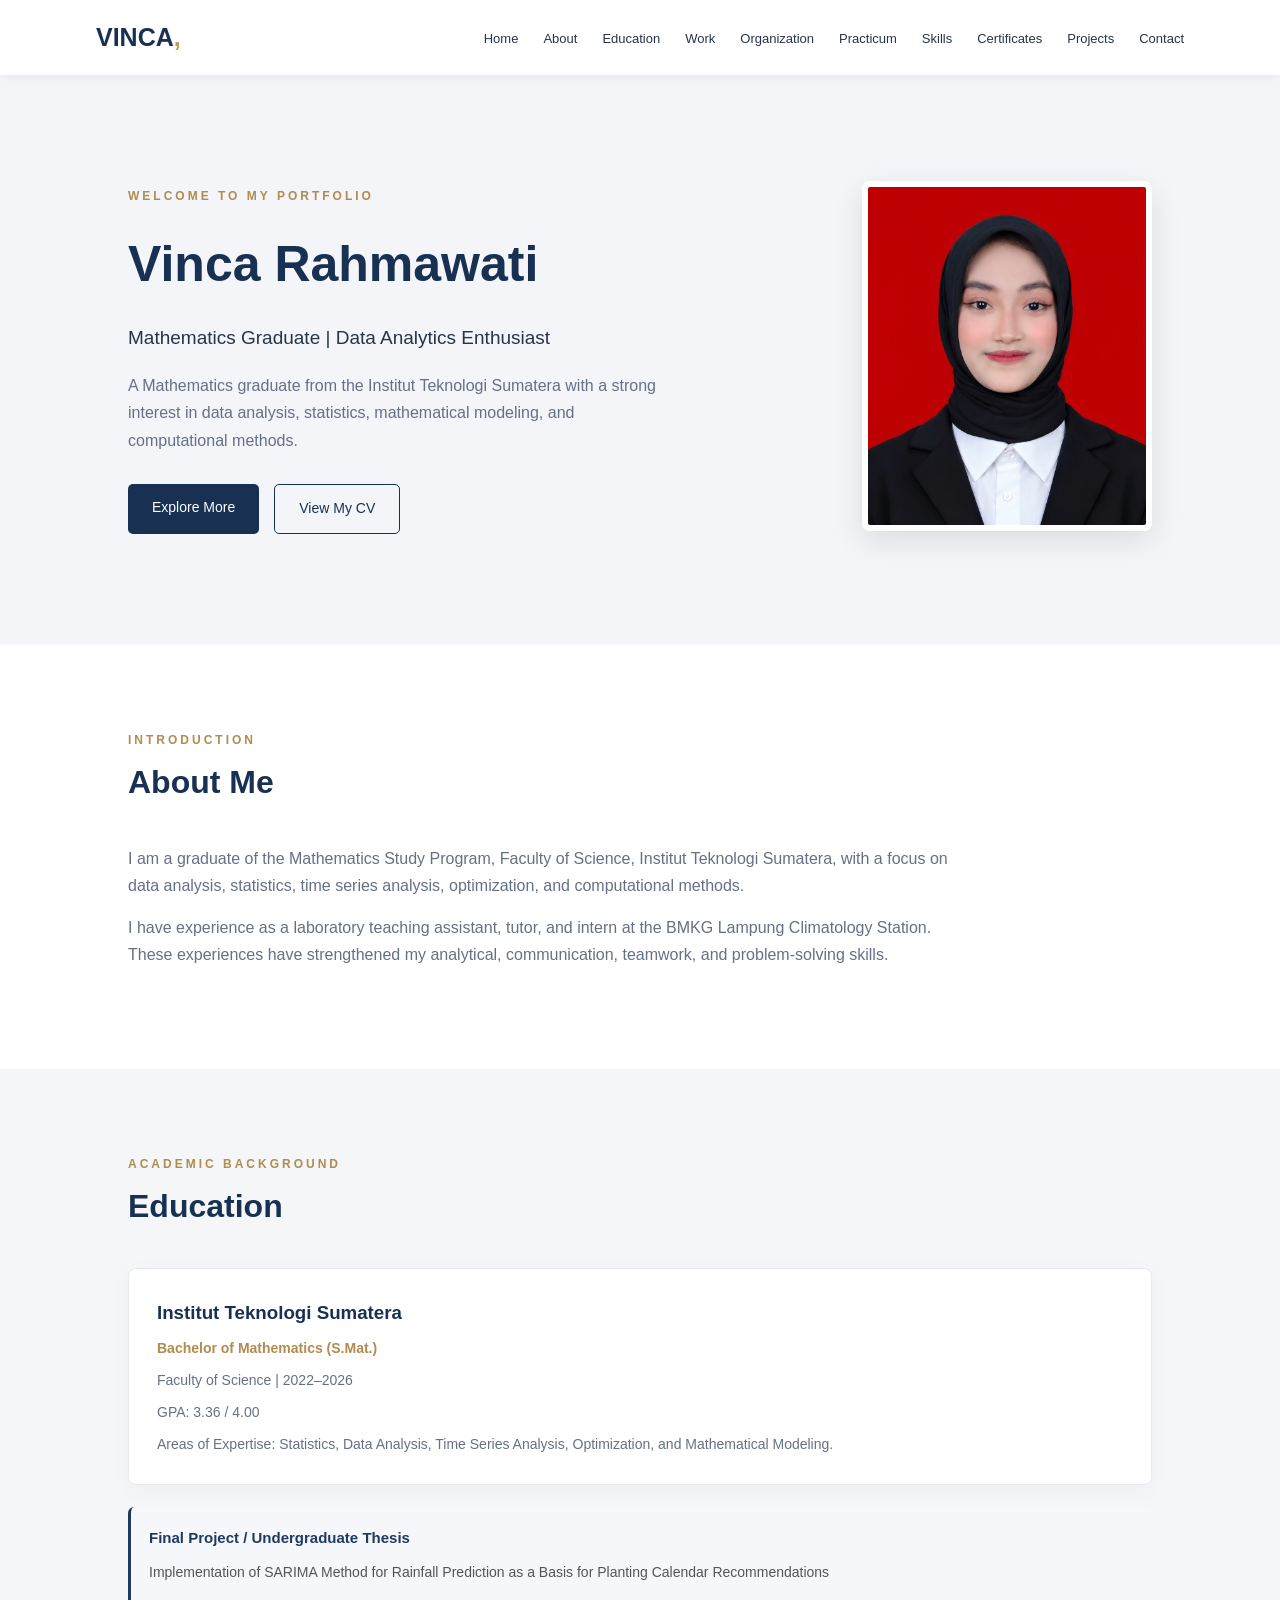
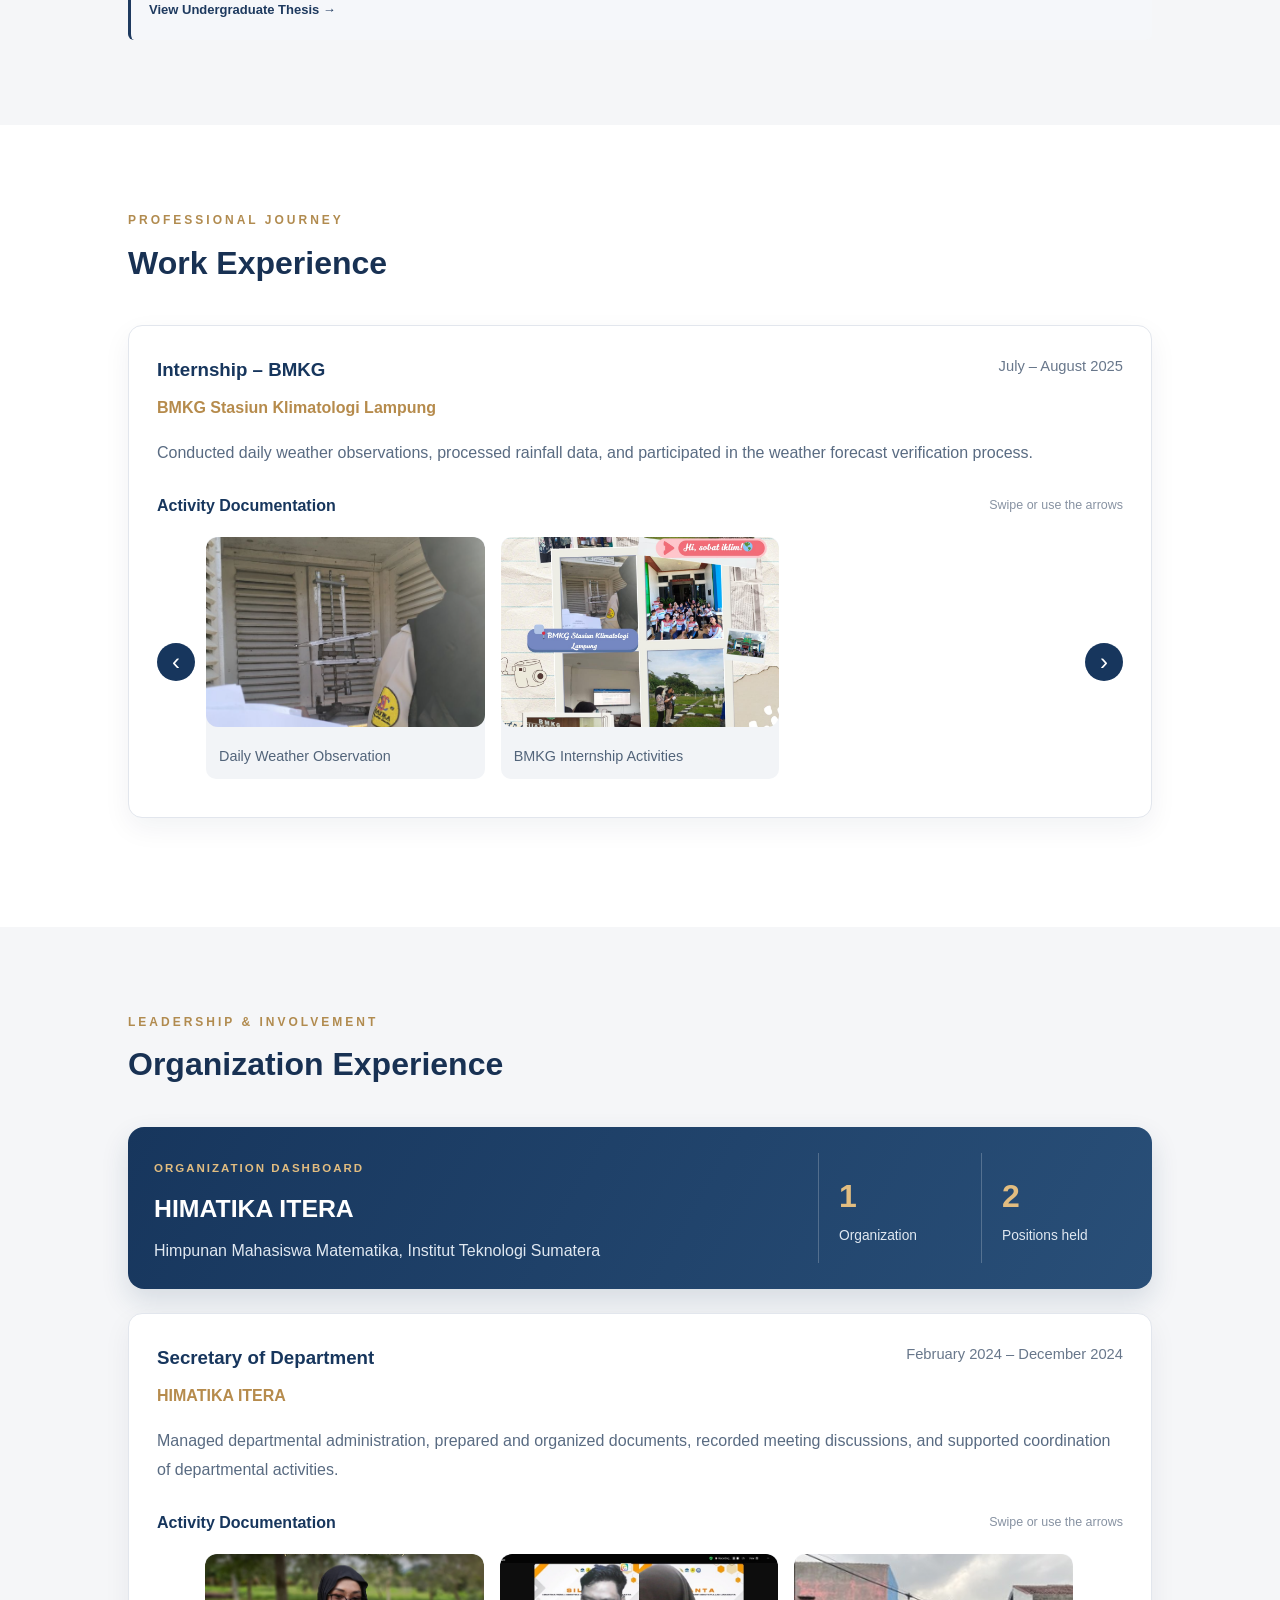
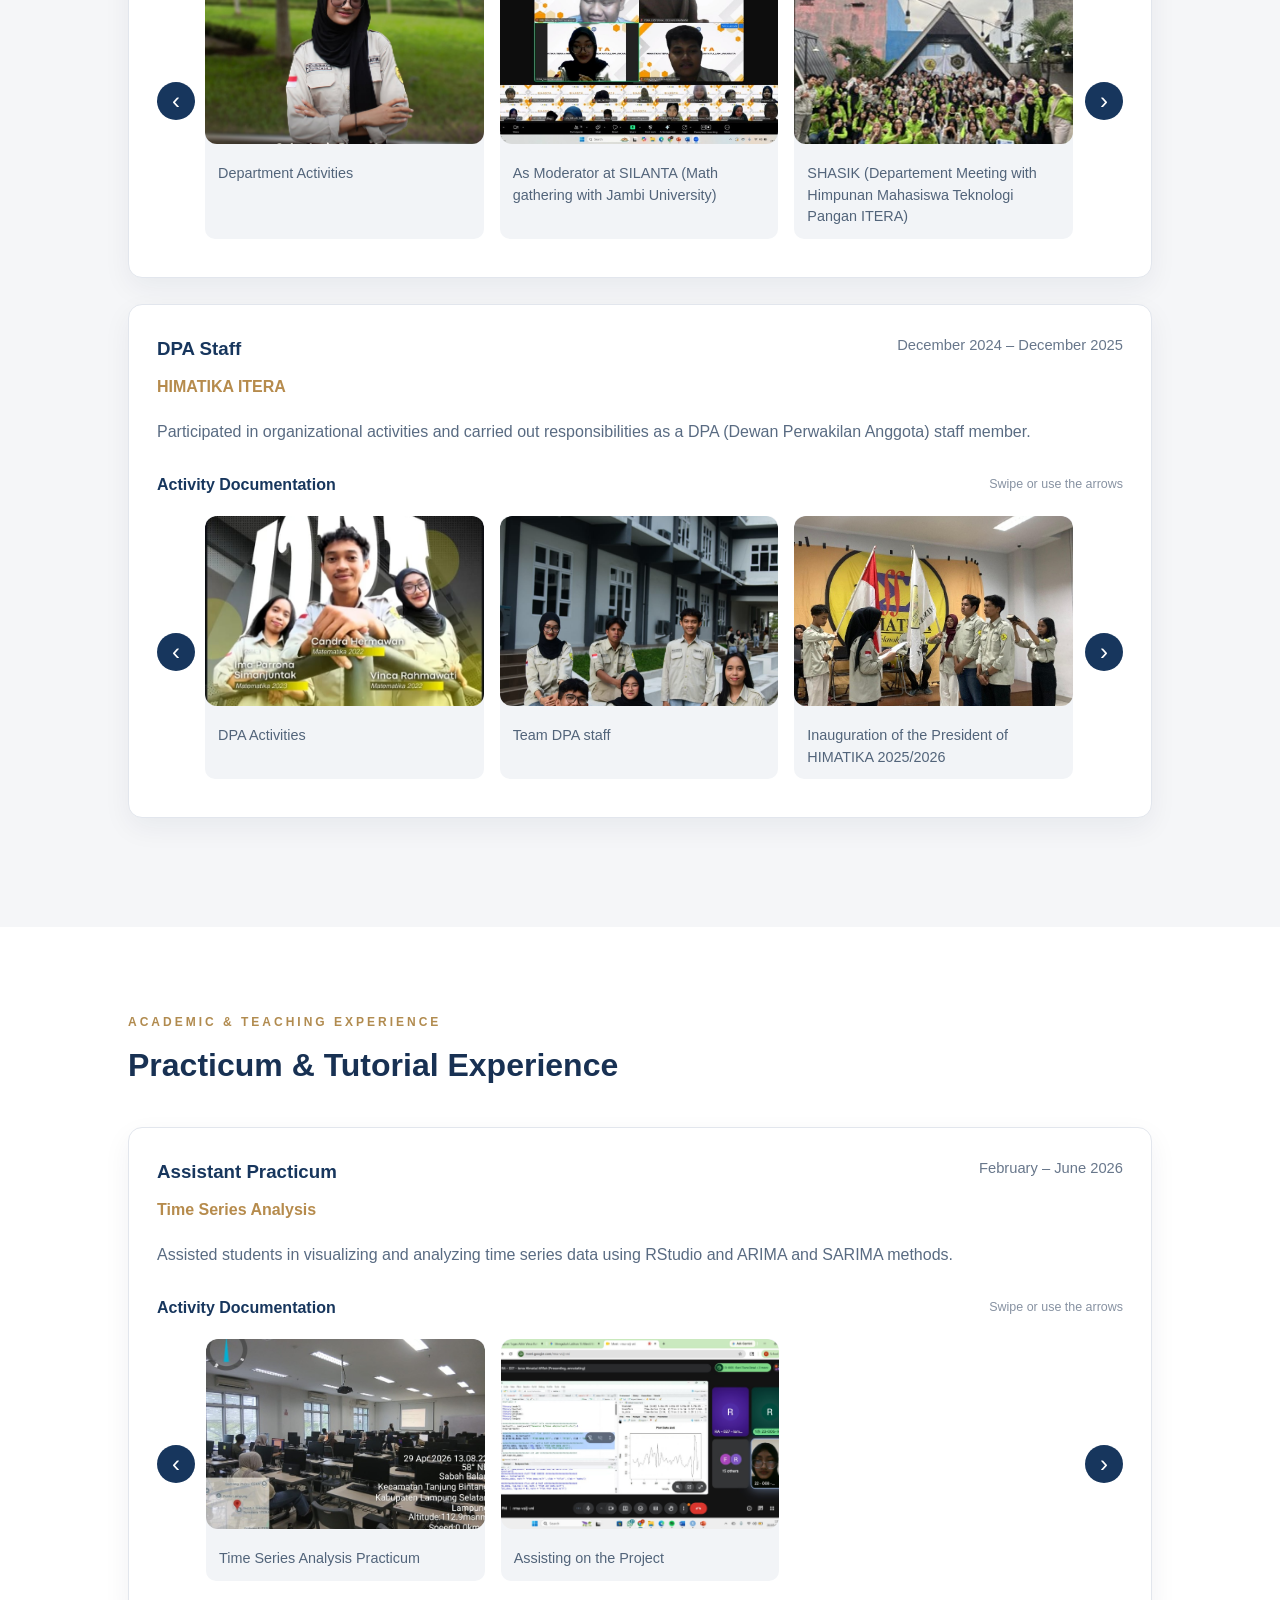
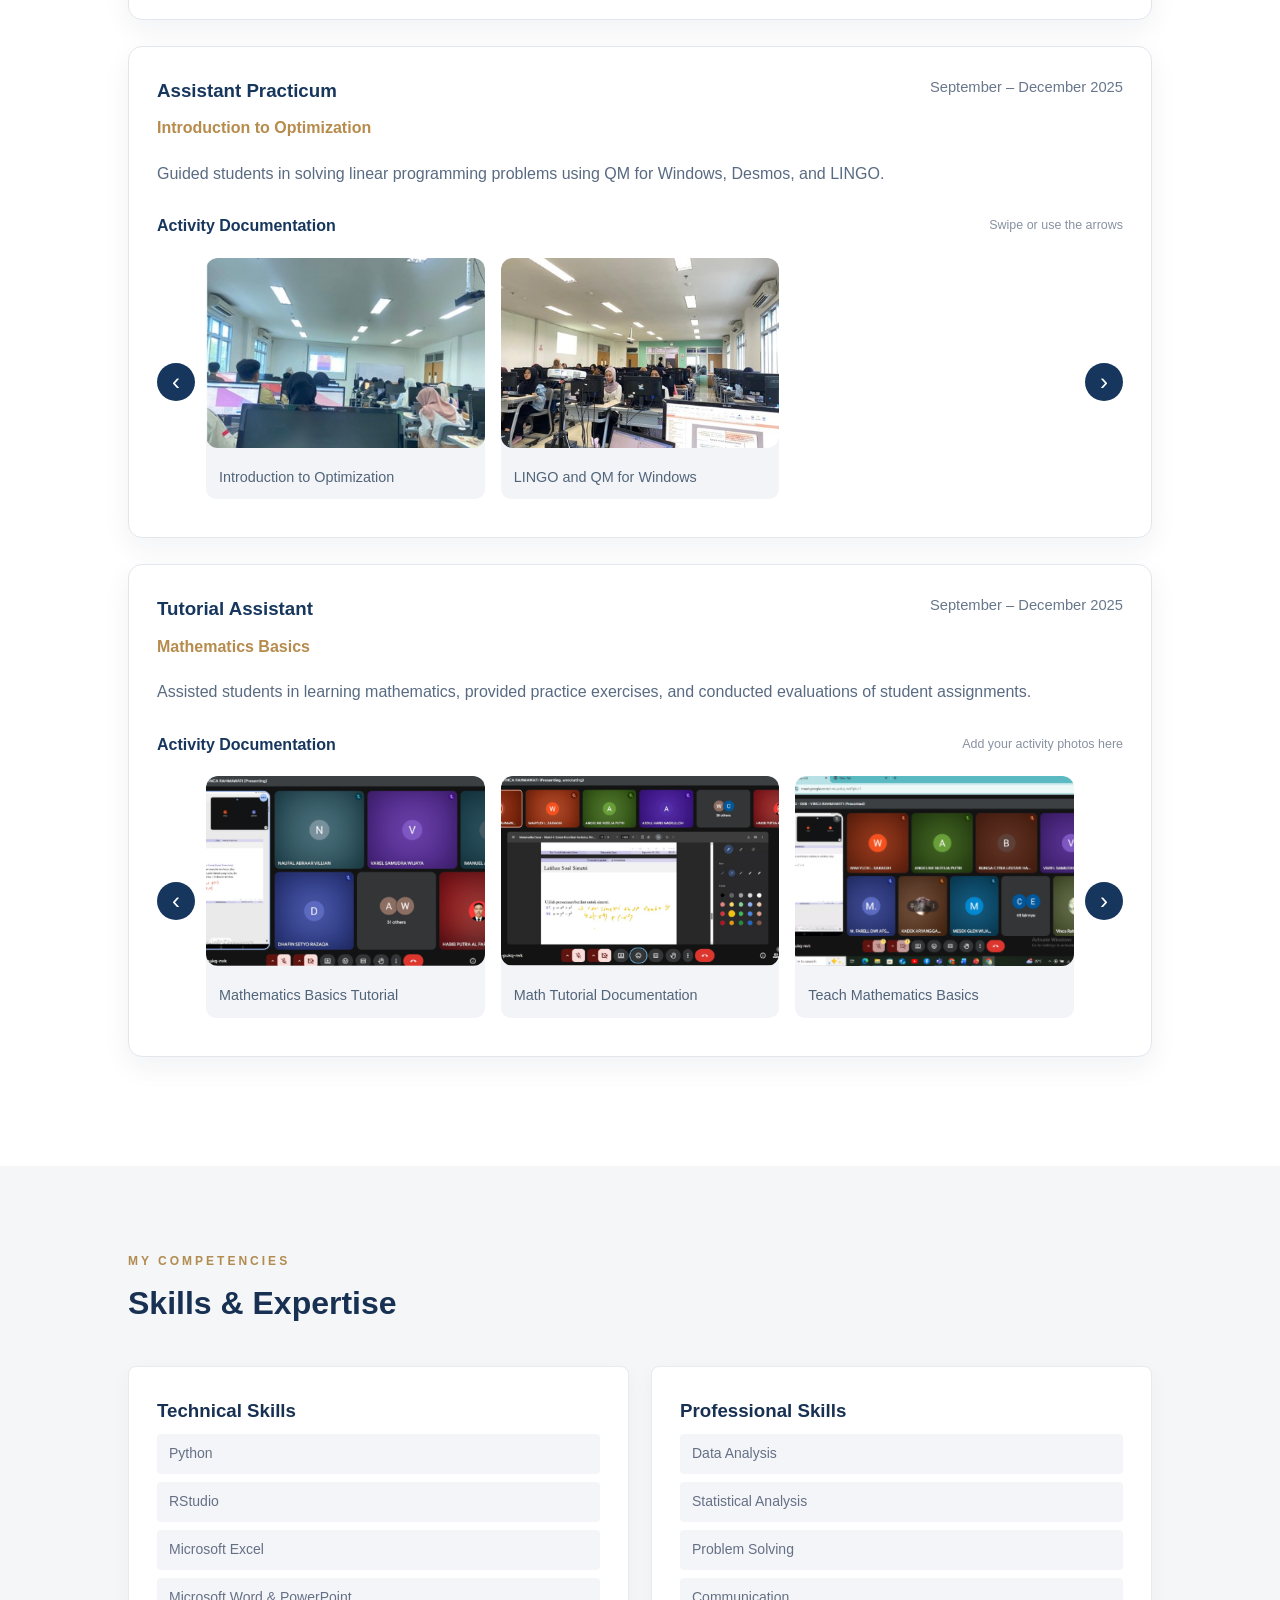
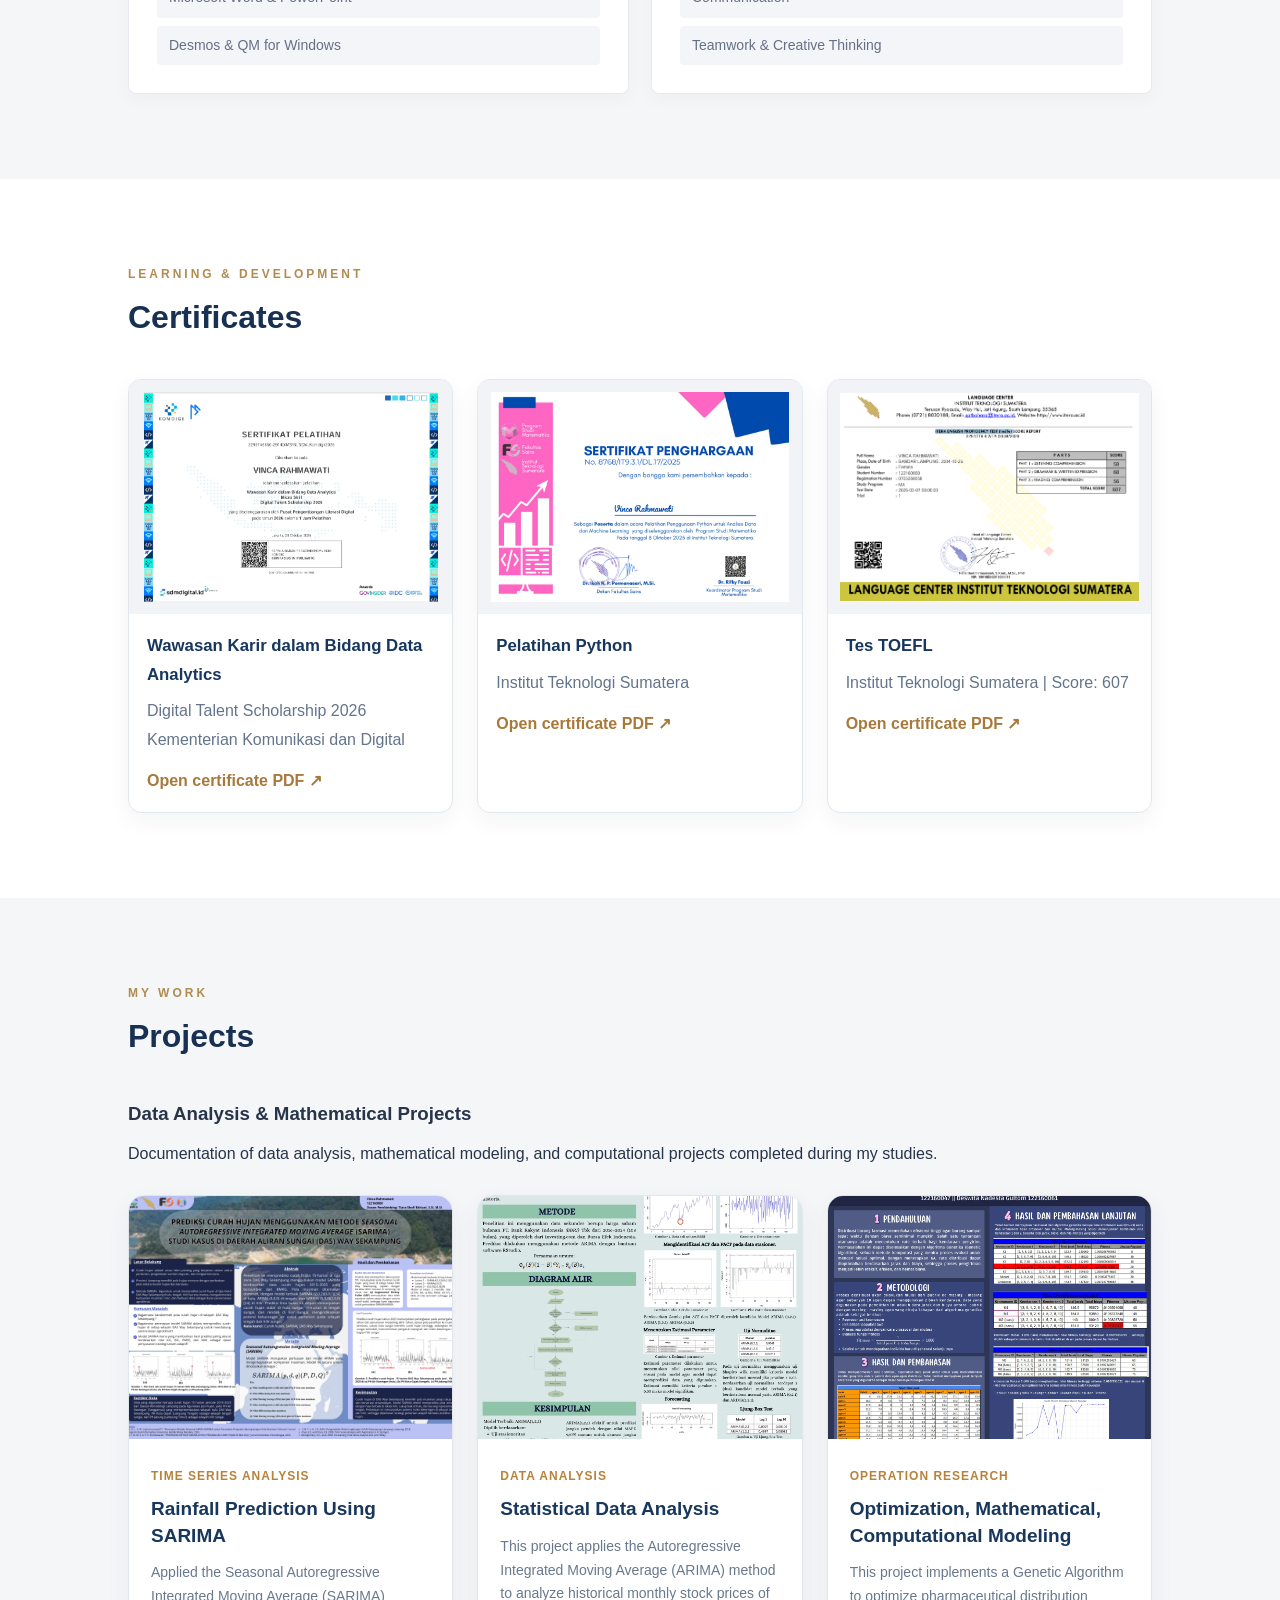
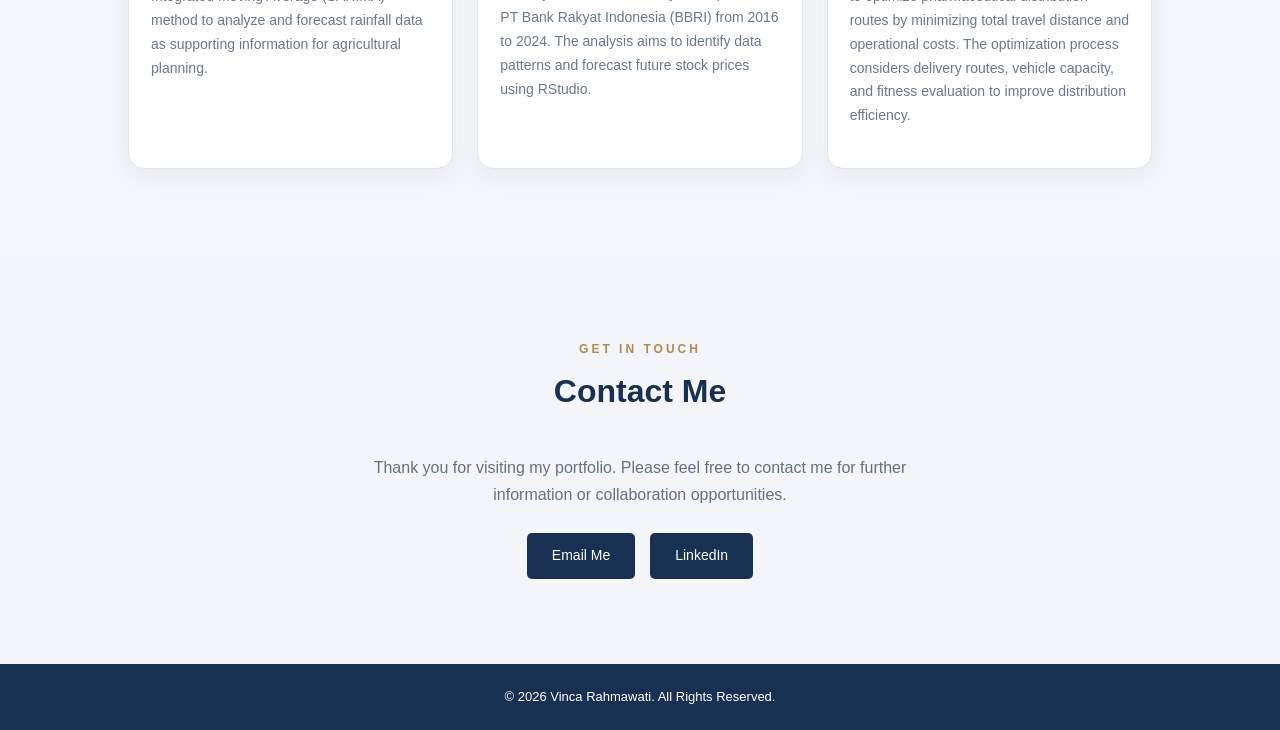
==== commit 65b2628d: "hhhh" ====
--- a/index.html
+++ b/index.html
@@ -317,10 +317,80 @@
 <img id="lightboxImage" src="" alt="Certificate preview">
 </div>
 
+
+<!-- PROJECTS -->
 <section class="section section-light" id="projects">
-<div class="section-heading"><p>MY WORK</p><h2>Projects</h2></div>
-<div class="info-card"><h3>Data Analysis & Mathematical Projects</h3><p>Documentation of data analysis, mathematical modeling, and computational projects completed during my studies.</p><p class="project-note">Add images, descriptions, and links to projects that you have actually created.</p></div>
+
+    <div class="section-heading">
+        <p>MY WORK</p>
+        <h2>Projects</h2>
+    </div>
+
+    <div class="project-intro">
+        <h3>Data Analysis & Mathematical Projects</h3>
+        <p>
+            Documentation of data analysis, mathematical modeling,
+            and computational projects completed during my studies.
+        </p>
+    </div>
+
+    <div class="project-grid">
+
+        <!-- PROJECT 1 -->
+        <article class="project-card">
+            <div class="project-image">
+                <img src="assets/project/poster1_page-0001.jpg"
+                    alt="Rainfall Prediction Project Poster">
+            </div>
+
+            <div class="project-content">
+                <span class="project-category">Time Series Analysis</span>
+                <h3>Rainfall Prediction Using SARIMA</h3>
+                <p>
+                    Applied the Seasonal Autoregressive Integrated
+                    Moving Average (SARIMA) method to analyze and
+                    forecast rainfall data as supporting information
+                    for agricultural planning.
+                </p>
+            </div>
+        </article>
+
+        <!-- PROJECT 2 -->
+        <article class="project-card">
+            <div class="project-image">
+                <img src="assets/project/poster2_page-0001.jpg"
+                    alt="Data Analysis Project Poster">
+            </div>
+
+            <div class="project-content">
+                <span class="project-category">Data Analysis</span>
+                <h3>Statistical Data Analysis</h3>
+                <p>
+                    This project applies the Autoregressive Integrated Moving Average (ARIMA) method to analyze historical monthly stock prices of PT Bank Rakyat Indonesia (BBRI) from 2016 to 2024. The analysis aims to identify data patterns and forecast future stock prices using RStudio.
+                </p>
+            </div>
+        </article>
+
+        <!-- PROJECT 3 -->
+        <article class="project-card">
+            <div class="project-image">
+                <img src="assets/project/poster3_page-0001.jpg"
+                    alt="Mathematical Modeling Project Poster">
+            </div>
+
+            <div class="project-content">
+                <span class="project-category">Operation Research</span>
+                <h3>Optimization, Mathematical, Computational Modeling</h3>
+                <p>
+                    This project implements a Genetic Algorithm to optimize pharmaceutical distribution routes by minimizing total travel distance and operational costs. The optimization process considers delivery routes, vehicle capacity, and fitness evaluation to improve distribution efficiency.
+                </p>
+            </div>
+        </article>
+
+    </div>
+
 </section>
+
 
 <section class="section contact-section" id="contact">
 <div class="section-heading"><p>GET IN TOUCH</p><h2>Contact Me</h2></div>
--- a/portfolio-enhancements.css
+++ b/portfolio-enhancements.css
@@ -198,3 +198,115 @@
 }
 
 
+
+
+
+/* PROJECT GRID */
+.project-intro {
+    margin-bottom: 28px;
+}
+
+.project-intro h3 {
+    margin-bottom: 10px;
+}
+
+.project-intro p {
+    line-height: 1.7;
+}
+
+.project-grid {
+    display: grid;
+    grid-template-columns: repeat(3, minmax(0, 1fr));
+    gap: 24px;
+    width: 100%;
+}
+
+.project-card {
+    min-width: 0;
+    overflow: hidden;
+    background: #ffffff;
+    border: 1px solid #e1e6ed;
+    border-radius: 16px;
+    box-shadow: 0 8px 24px rgba(20, 45, 75, 0.06);
+    transition: transform 0.25s ease,
+                box-shadow 0.25s ease;
+}
+
+.project-card:hover {
+    transform: translateY(-5px);
+    box-shadow: 0 12px 28px rgba(20, 45, 75, 0.12);
+}
+
+.project-image {
+    width: 100%;
+    aspect-ratio: 4 / 3;
+    overflow: hidden;
+    background: #f0f2f5;
+}
+
+.project-image img {
+    display: block;
+    width: 100%;
+    height: 100%;
+    object-fit: cover;
+    transition: transform 0.3s ease;
+}
+
+.project-card:hover .project-image img {
+    transform: scale(1.04);
+}
+
+.project-content {
+    padding: 22px;
+}
+
+.project-category {
+    display: inline-block;
+    margin-bottom: 10px;
+    color: #b7833b;
+    font-size: 12px;
+    font-weight: 700;
+    letter-spacing: 1px;
+    text-transform: uppercase;
+}
+
+.project-content h3 {
+    margin-bottom: 12px;
+    color: #18375d;
+    font-size: 19px;
+    line-height: 1.4;
+}
+
+.project-content p {
+    color: #68788d;
+    font-size: 14px;
+    line-height: 1.7;
+    margin-bottom: 18px;
+}
+
+.project-link {
+    display: inline-block;
+    color: #b7833b;
+    font-weight: 700;
+    text-decoration: none;
+}
+
+.project-link:hover {
+    text-decoration: underline;
+}
+
+/* TABLET */
+@media (max-width: 900px) {
+    .project-grid {
+        grid-template-columns: repeat(2, minmax(0, 1fr));
+    }
+}
+
+/* MOBILE */
+@media (max-width: 600px) {
+    .project-grid {
+        grid-template-columns: 1fr;
+    }
+}
+
+
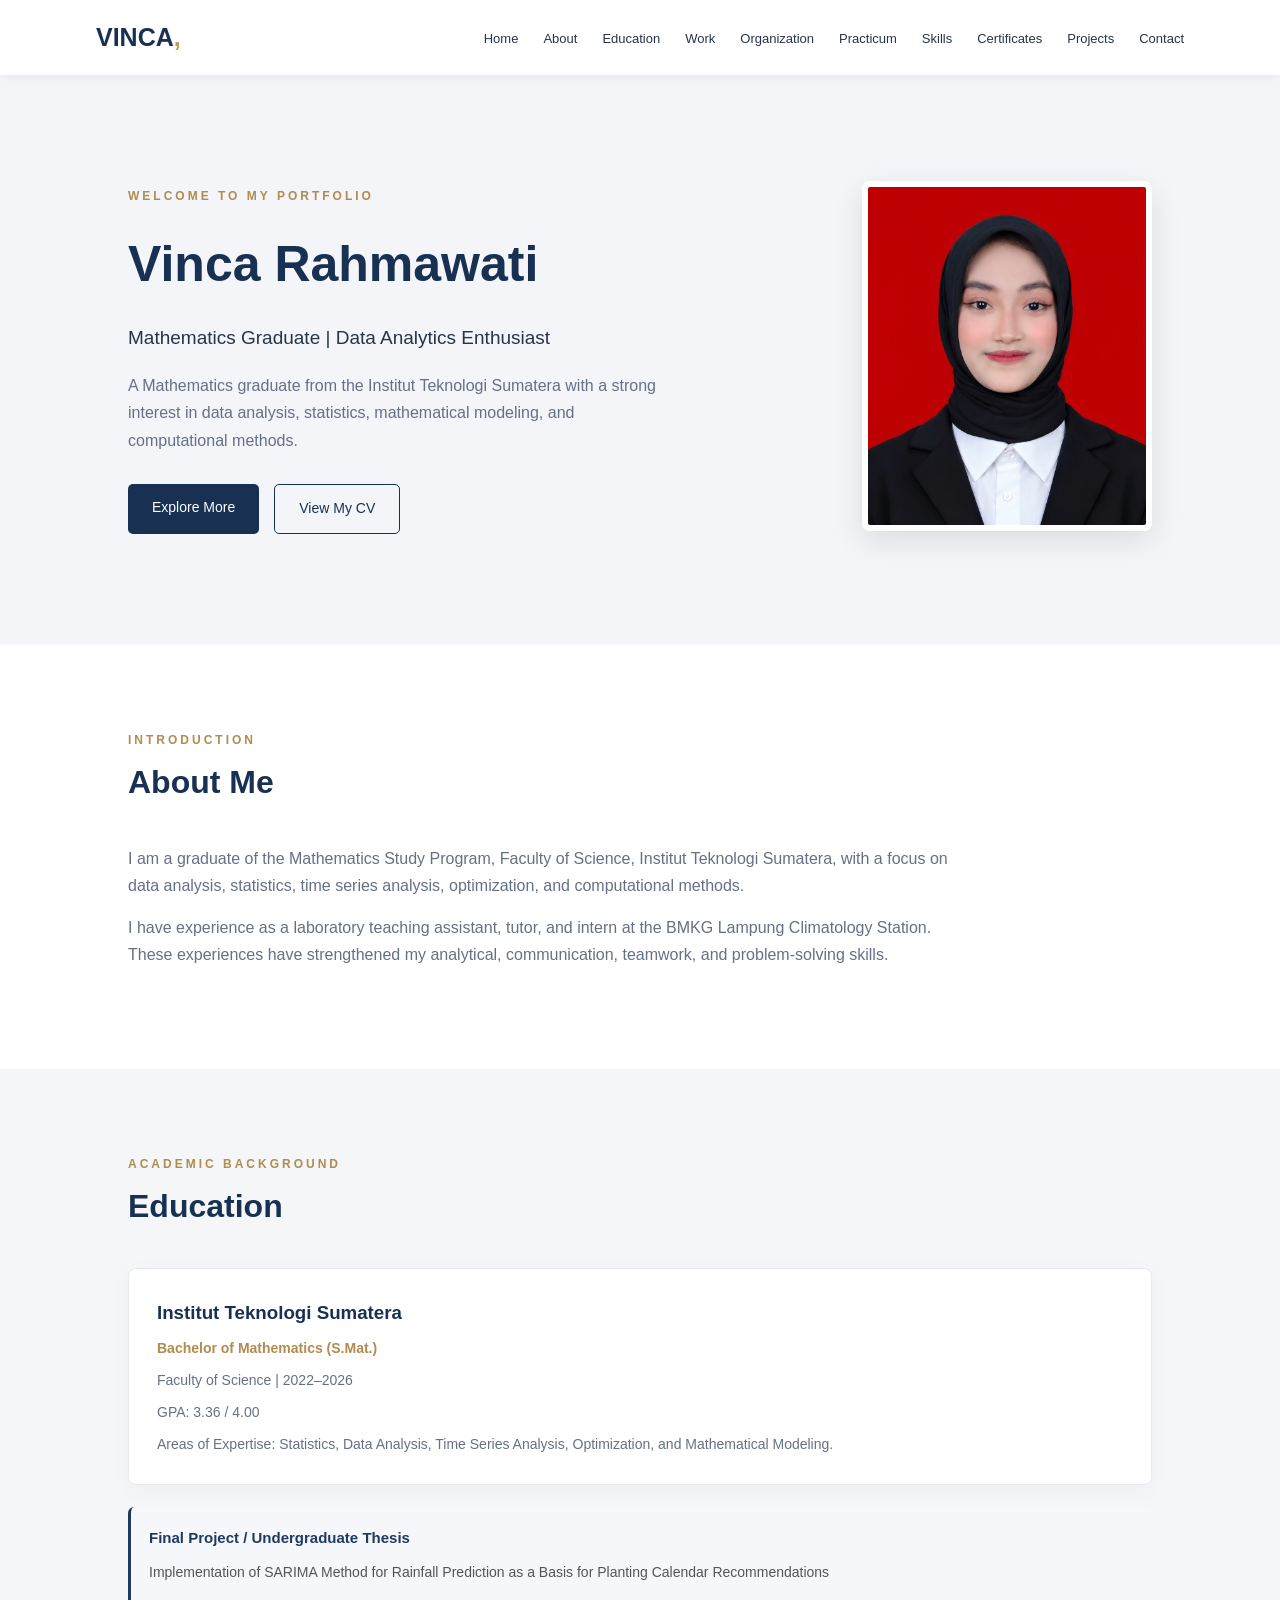
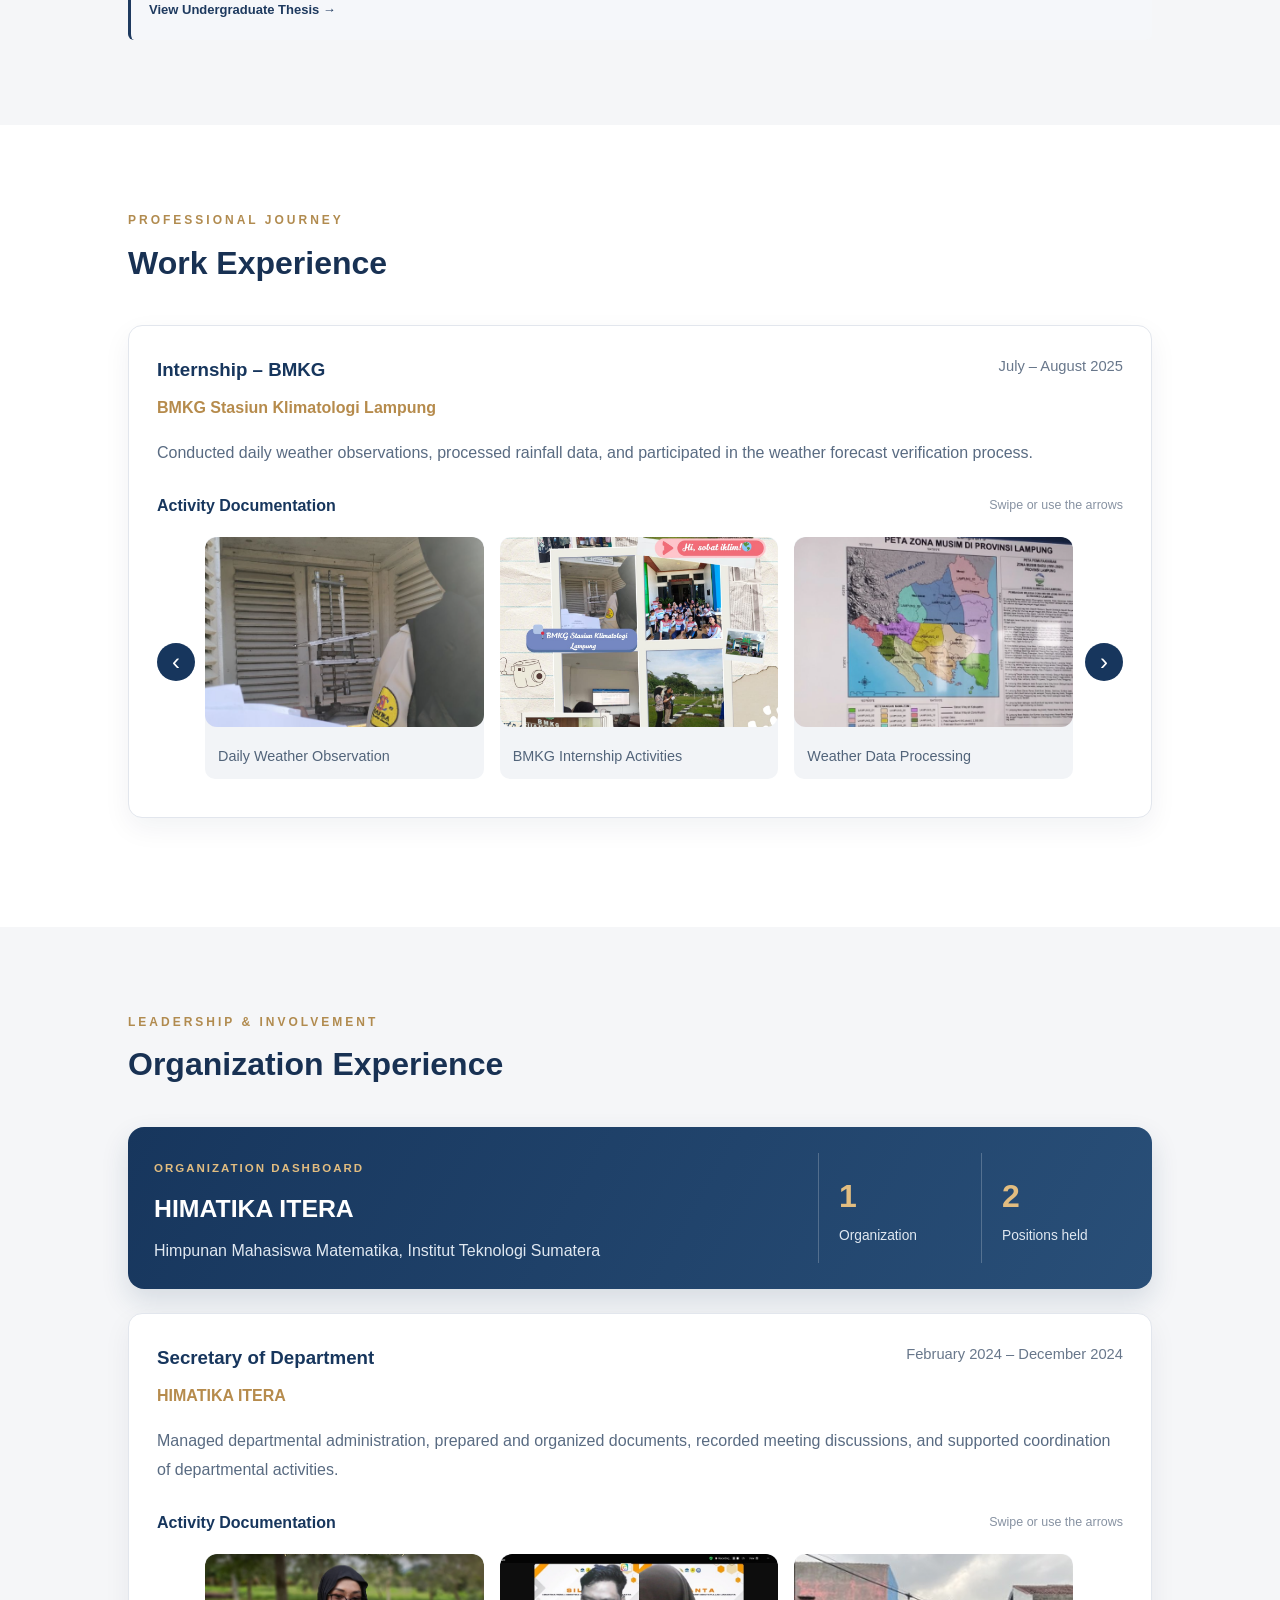
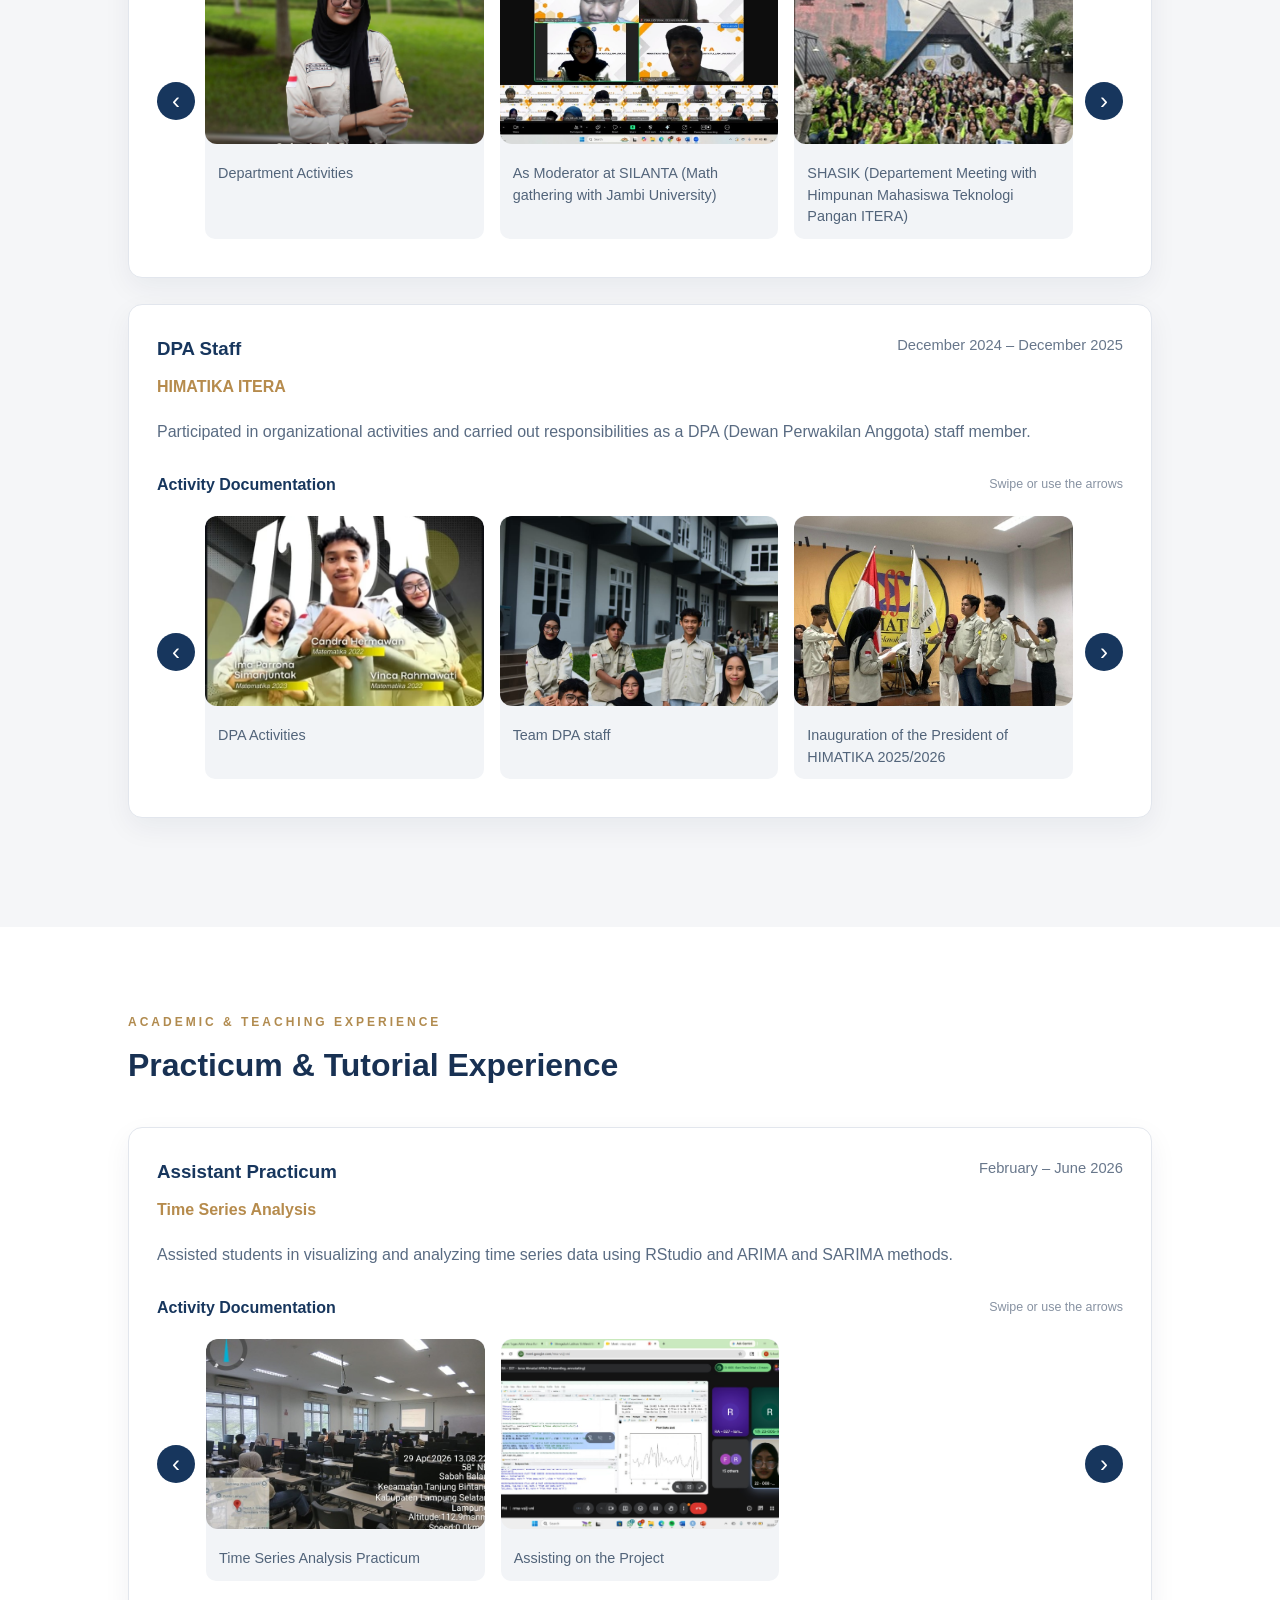
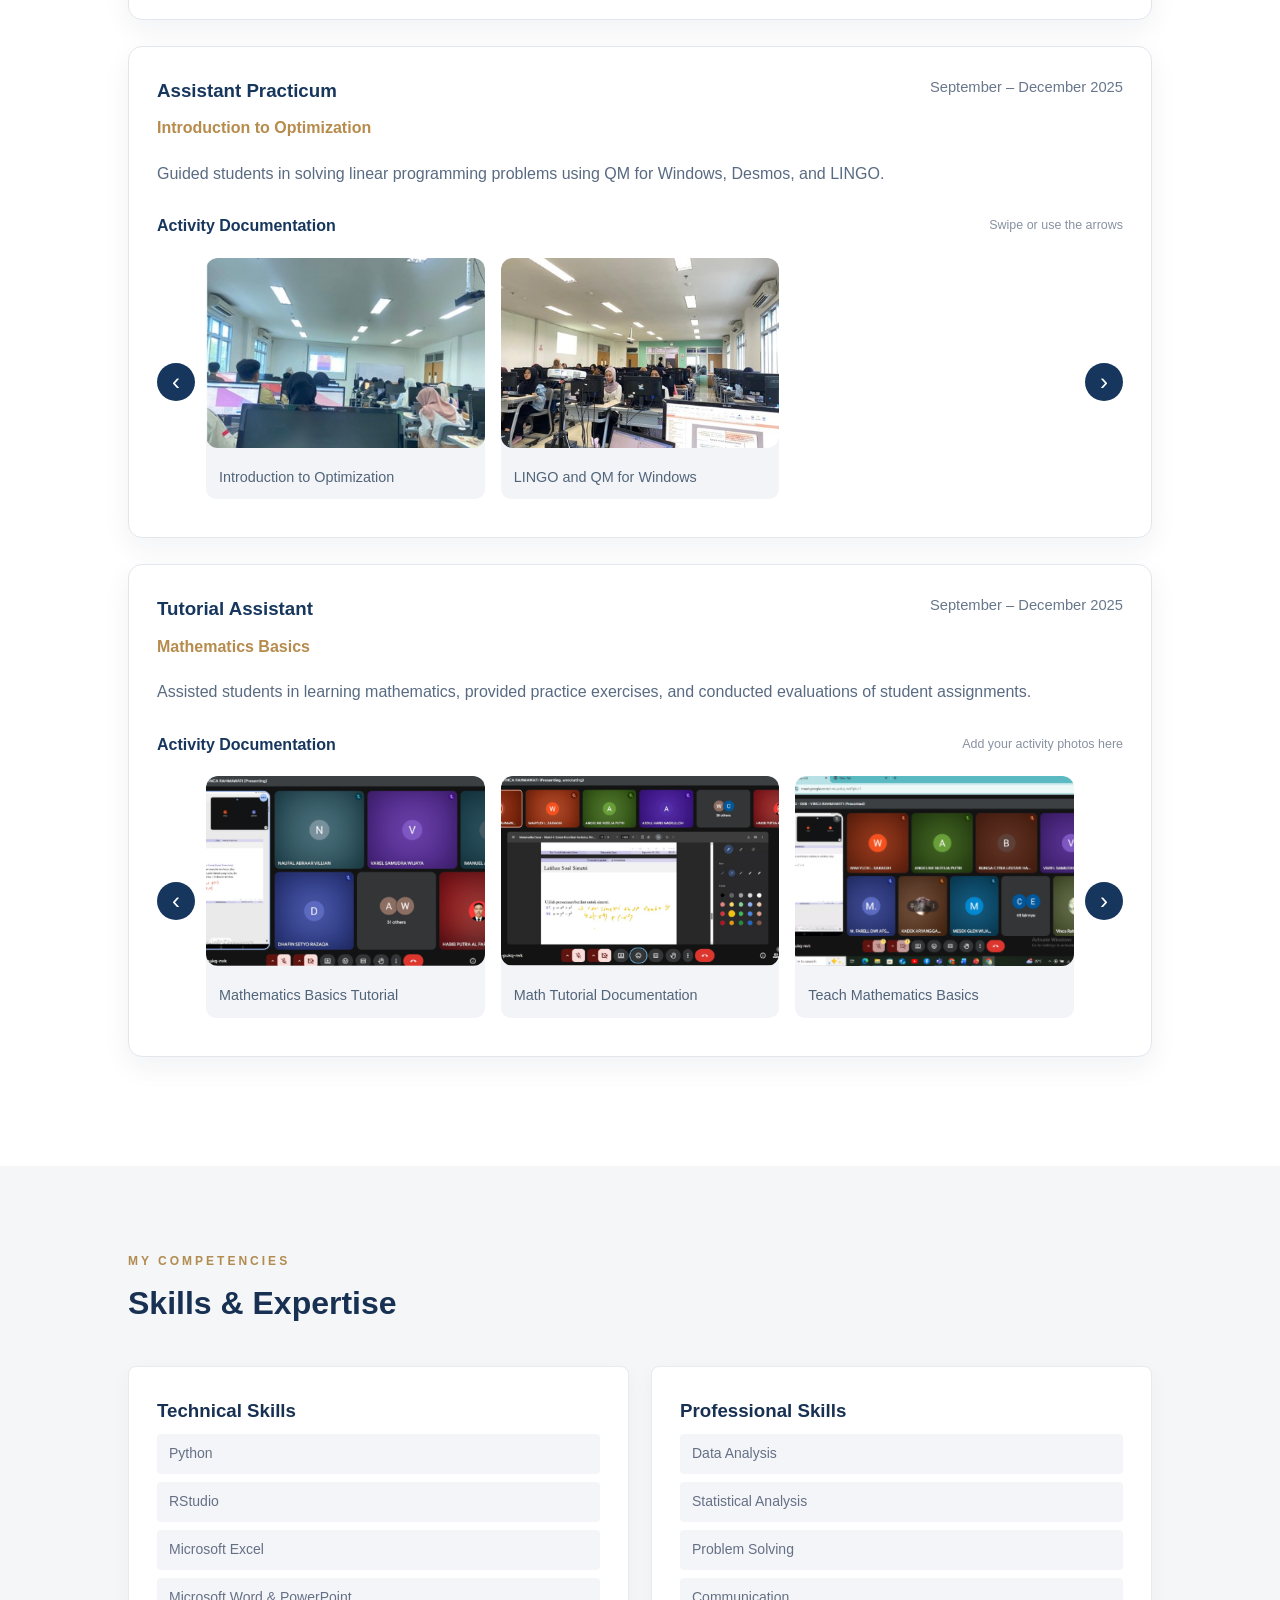
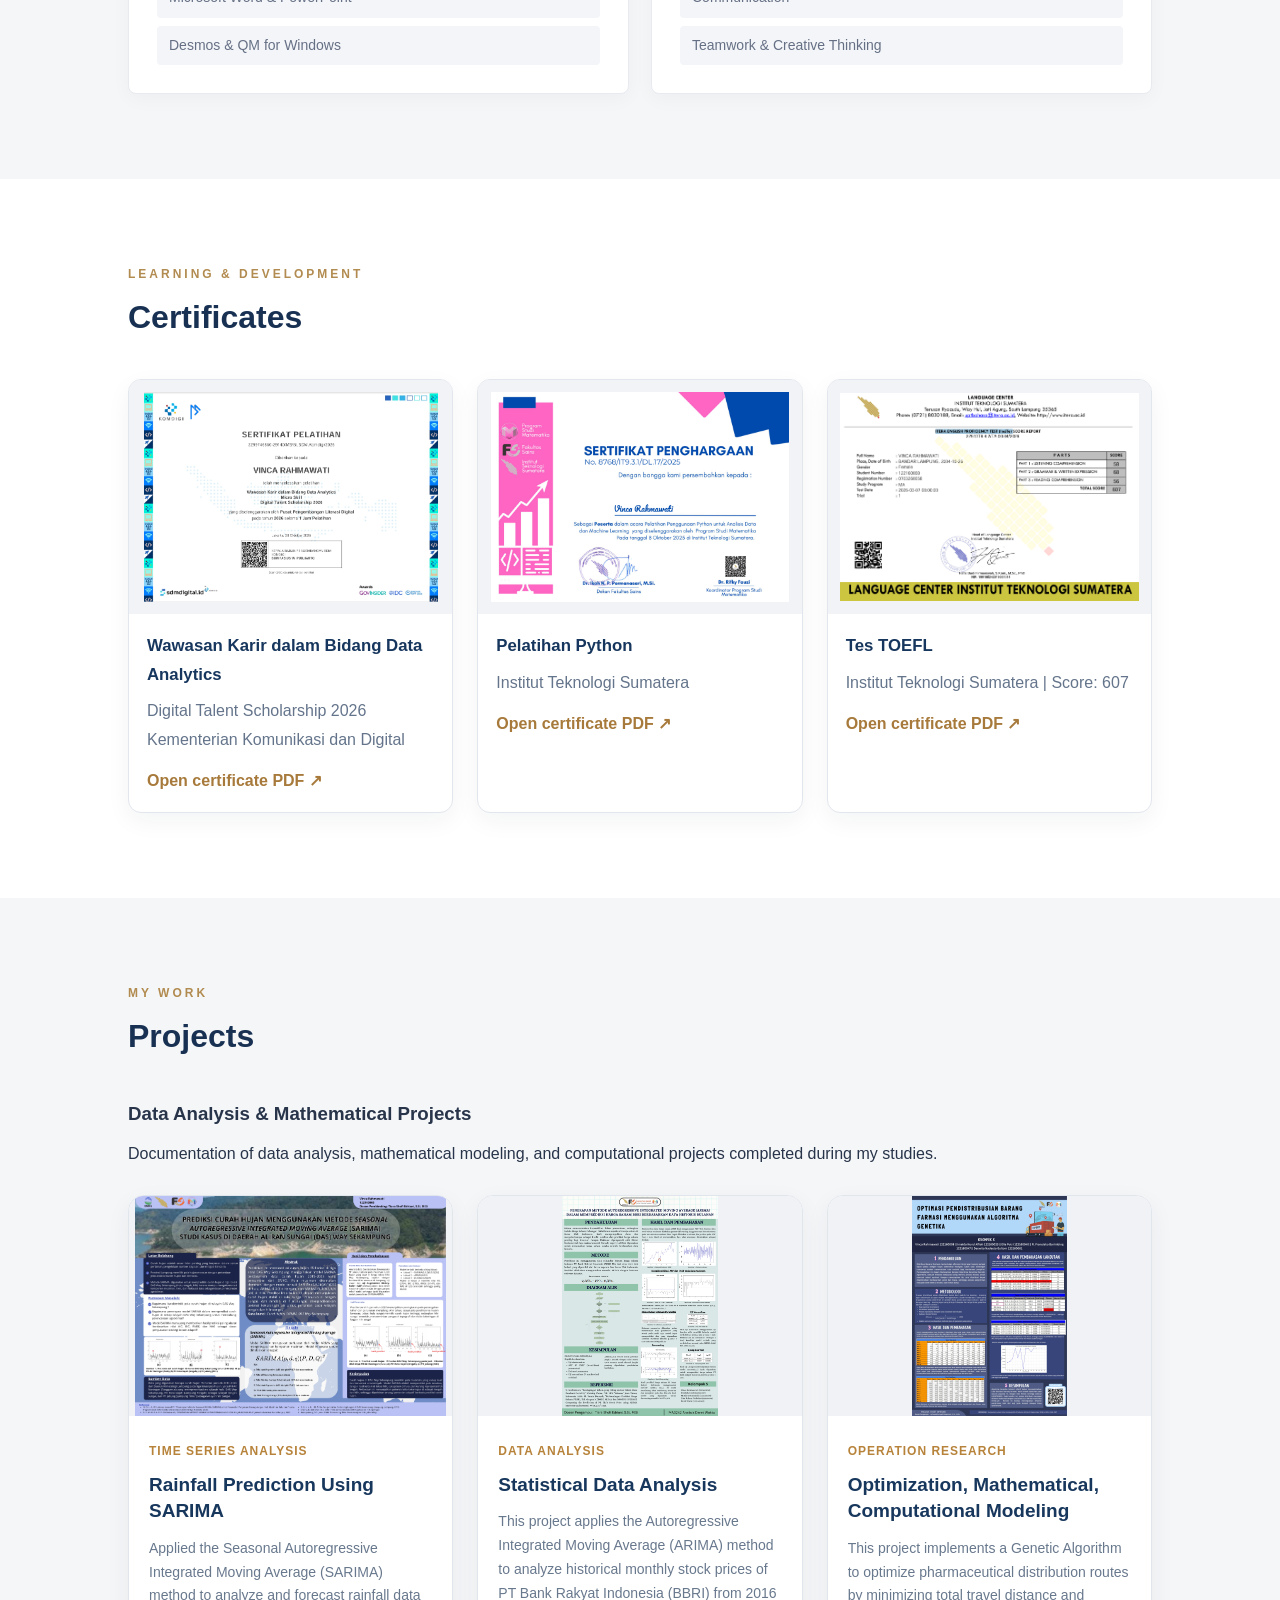
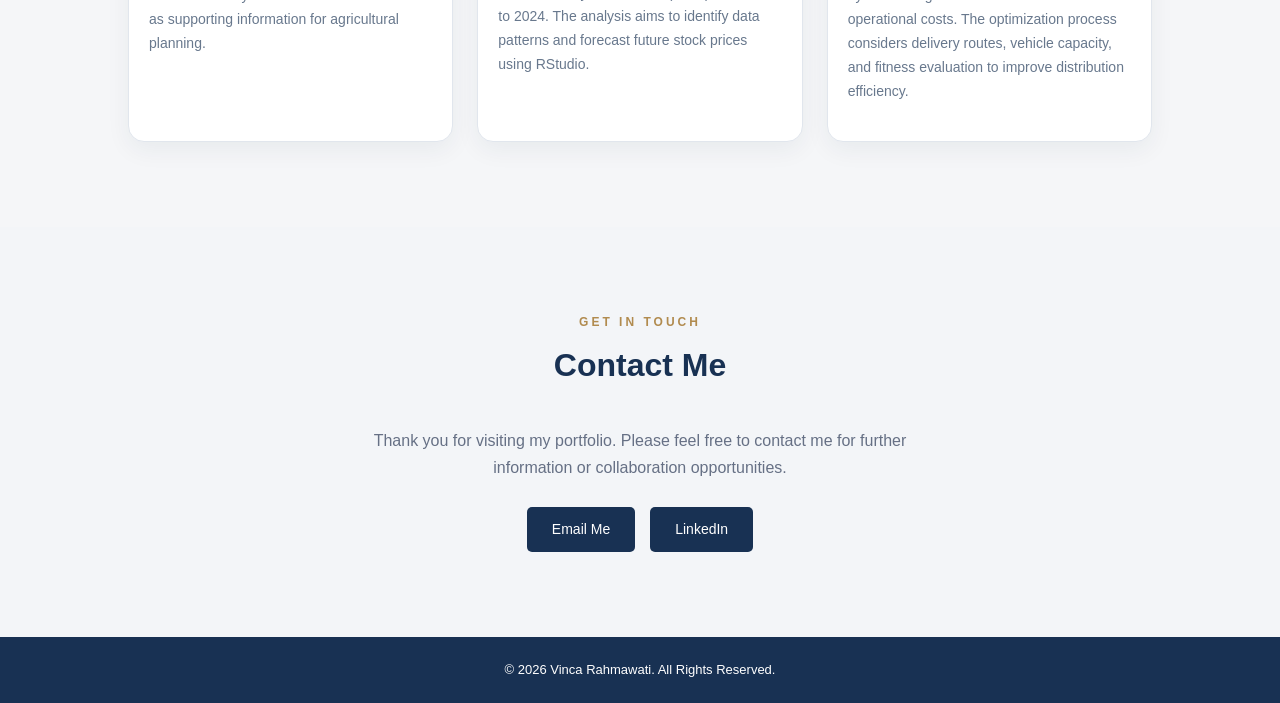
==== commit b8c81da8: "yaw" ====
--- a/index.html
+++ b/index.html
@@ -54,15 +54,71 @@
 <section class="section" id="work-experience">
 <div class="section-heading"><p>PROFESSIONAL JOURNEY</p><h2>Work Experience</h2></div>
 <article class="portfolio-card">
-<div class="portfolio-card-heading"><div><h3>Internship – BMKG</h3><p class="portfolio-subtitle">BMKG Stasiun Klimatologi Lampung</p></div><span class="portfolio-date">July – August 2025</span></div>
-<p class="portfolio-description">Conducted daily weather observations, processed rainfall data, and participated in the weather forecast verification process.</p>
-<div class="portfolio-gallery-section"><div class="portfolio-gallery-heading"><h4>Activity Documentation</h4><span>Swipe or use the arrows</span></div>
-<div class="portfolio-carousel" data-carousel="bmkg">
-<button class="carousel-arrow prev" type="button" aria-label="Previous BMKG photo">‹</button>
-<div class="portfolio-track">
-<figure class="portfolio-photo bmkg-photo"><img src="assets/dokumentasi/bmkg2.png" alt="Daily Weather Observation"><figcaption>Daily Weather Observation</figcaption></figure>
-<figure class="portfolio-photo bmkg-photo"><img src="assets/dokumentasi/bmkg1.jpeg" alt="BMKG Internship Activities"><figcaption>BMKG Internship Activities</figcaption></figure>
-</div><button class="carousel-arrow next" type="button" aria-label="Next BMKG photo">›</button></div></div>
+    <div class="portfolio-card-heading">
+        <div>
+            <h3>Internship – BMKG</h3>
+            <p class="portfolio-subtitle">
+                BMKG Stasiun Klimatologi Lampung
+            </p>
+        </div>
+        <span class="portfolio-date">July – August 2025</span>
+    </div>
+
+    <p class="portfolio-description">
+        Conducted daily weather observations, processed rainfall data,
+        and participated in the weather forecast verification process.
+    </p>
+
+    <div class="portfolio-gallery-section">
+        <div class="portfolio-gallery-heading">
+            <h4>Activity Documentation</h4>
+            <span>Swipe or use the arrows</span>
+        </div>
+
+        <div class="portfolio-carousel" data-carousel="bmkg">
+
+            <button class="carousel-arrow prev" type="button"
+                aria-label="Previous BMKG photo">‹</button>
+
+            <div class="portfolio-track">
+
+                <figure class="portfolio-photo bmkg-photo">
+                    <img src="assets/dokumentasi/bmkg2.png"
+                        alt="Daily Weather Observation">
+                    <figcaption>Daily Weather Observation</figcaption>
+                </figure>
+
+                <figure class="portfolio-photo bmkg-photo">
+                    <img src="assets/dokumentasi/bmkg1.jpeg"
+                        alt="BMKG Internship Activities">
+                    <figcaption>BMKG Internship Activities</figcaption>
+                </figure>
+
+                <figure class="portfolio-photo bmkg-photo">
+                    <img src="assets/dokumentasi/bmkg3.png"
+                        alt="BMKG Internship Activities">
+                    <figcaption>Weather Data Processing</figcaption>
+                </figure>
+
+                <figure class="portfolio-photo bmkg-photo">
+                    <img src="assets/dokumentasi/bmkg4.png"
+                        alt="BMKG Internship Activities">
+                    <figcaption>Weather Observation Activities</figcaption>
+                </figure>
+
+                <figure class="portfolio-photo bmkg-photo">
+                    <img src="assets/dokumentasi/bmkg5.png"
+                        alt="BMKG Internship Activities">
+                    <figcaption>Internship Documentation</figcaption>
+                </figure>
+
+            </div>
+
+            <button class="carousel-arrow next" type="button"
+                aria-label="Next BMKG photo">›</button>
+
+        </div>
+    </div>
 </article></section>
 
 <!-- ORGANIZATION EXPERIENCE dashboard is immediately below work experience -->
@@ -404,3 +460,8 @@
 <script src="portfolio-enhancements.js"></script>
 </body></html>
  
+
+
+
+
+
--- a/portfolio-enhancements.css
+++ b/portfolio-enhancements.css
@@ -239,8 +239,9 @@
 
 .project-image {
     width: 100%;
-    aspect-ratio: 4 / 3;
-    overflow: hidden;
+    height: 220px;
+    overflow: hidden;
+    border-radius: 12px 12px 0 0;
     background: #f0f2f5;
 }
 
@@ -248,8 +249,9 @@
     display: block;
     width: 100%;
     height: 100%;
-    object-fit: cover;
-    transition: transform 0.3s ease;
+    max-width: 100%;
+    object-fit: contain;
+    object-position: center;
 }
 
 .project-card:hover .project-image img {
@@ -310,3 +312,141 @@
 }
 
 
+
+
+
+.project-grid {
+    display: grid;
+    grid-template-columns: repeat(3, minmax(0, 1fr));
+    gap: 24px;
+    width: 100%;
+    max-width: 100%;
+}
+
+.project-card {
+    min-width: 0;
+    width: 100%;
+    overflow: hidden;
+    box-sizing: border-box;
+}
+
+.project-content {
+    padding: 20px;
+    overflow-wrap: break-word;
+}
+
+@media (max-width: 900px) {
+    .project-grid {
+        grid-template-columns: repeat(2, minmax(0, 1fr));
+    }
+}
+
+@media (max-width: 600px) {
+    .project-grid {
+        grid-template-columns: 1fr;
+    }
+}
+
+
+
+
+/* PORTFOLIO GALLERY */
+.portfolio-gallery-section {
+    width: 100%;
+    max-width: 100%;
+    min-width: 0;
+    overflow: hidden;
+}
+
+.portfolio-carousel {
+    display: grid;
+    grid-template-columns: 38px minmax(0, 1fr) 38px;
+    align-items: center;
+    gap: 10px;
+    width: 100%;
+    min-width: 0;
+}
+
+.portfolio-track {
+    display: flex;
+    gap: 16px;
+    width: 100%;
+    min-width: 0;
+    overflow-x: auto;
+    overflow-y: hidden;
+    scroll-behavior: smooth;
+    scroll-snap-type: x mandatory;
+    scrollbar-width: none;
+    -webkit-overflow-scrolling: touch;
+}
+
+.portfolio-track::-webkit-scrollbar {
+    display: none;
+}
+
+/* SHOW 3 PHOTOS AT A TIME */
+.portfolio-photo {
+    flex: 0 0 calc((100% - 32px) / 3);
+    min-width: 0;
+    margin: 0;
+    scroll-snap-align: start;
+}
+
+/* BMKG PHOTO */
+.portfolio-photo.bmkg-photo img {
+    display: block;
+    width: 100%;
+    height: 190px;
+    object-fit: cover;
+    border-radius: 12px;
+}
+
+/* ORGANIZATION PHOTO */
+.portfolio-photo.standard-photo img {
+    display: block;
+    width: 100%;
+    height: 190px;
+    object-fit: cover;
+    border-radius: 12px;
+}
+
+.portfolio-photo figcaption {
+    margin-top: 8px;
+}
+
+/* ARROW BUTTON */
+.portfolio-carousel .carousel-arrow {
+    width: 38px;
+    height: 38px;
+    display: flex;
+    align-items: center;
+    justify-content: center;
+    border: none;
+    border-radius: 50%;
+    cursor: pointer;
+    font-size: 24px;
+}
+
+/* TABLET */
+@media (max-width: 900px) {
+    .portfolio-photo {
+        flex-basis: calc((100% - 16px) / 2);
+    }
+}
+
+/* MOBILE */
+@media (max-width: 600px) {
+    .portfolio-carousel {
+        grid-template-columns: 30px minmax(0, 1fr) 30px;
+        gap: 6px;
+    }
+
+    .portfolio-photo {
+        flex-basis: 100%;
+    }
+
+    .portfolio-photo.bmkg-photo img,
+    .portfolio-photo.standard-photo img {
+        height: 180px;
+    }
+}
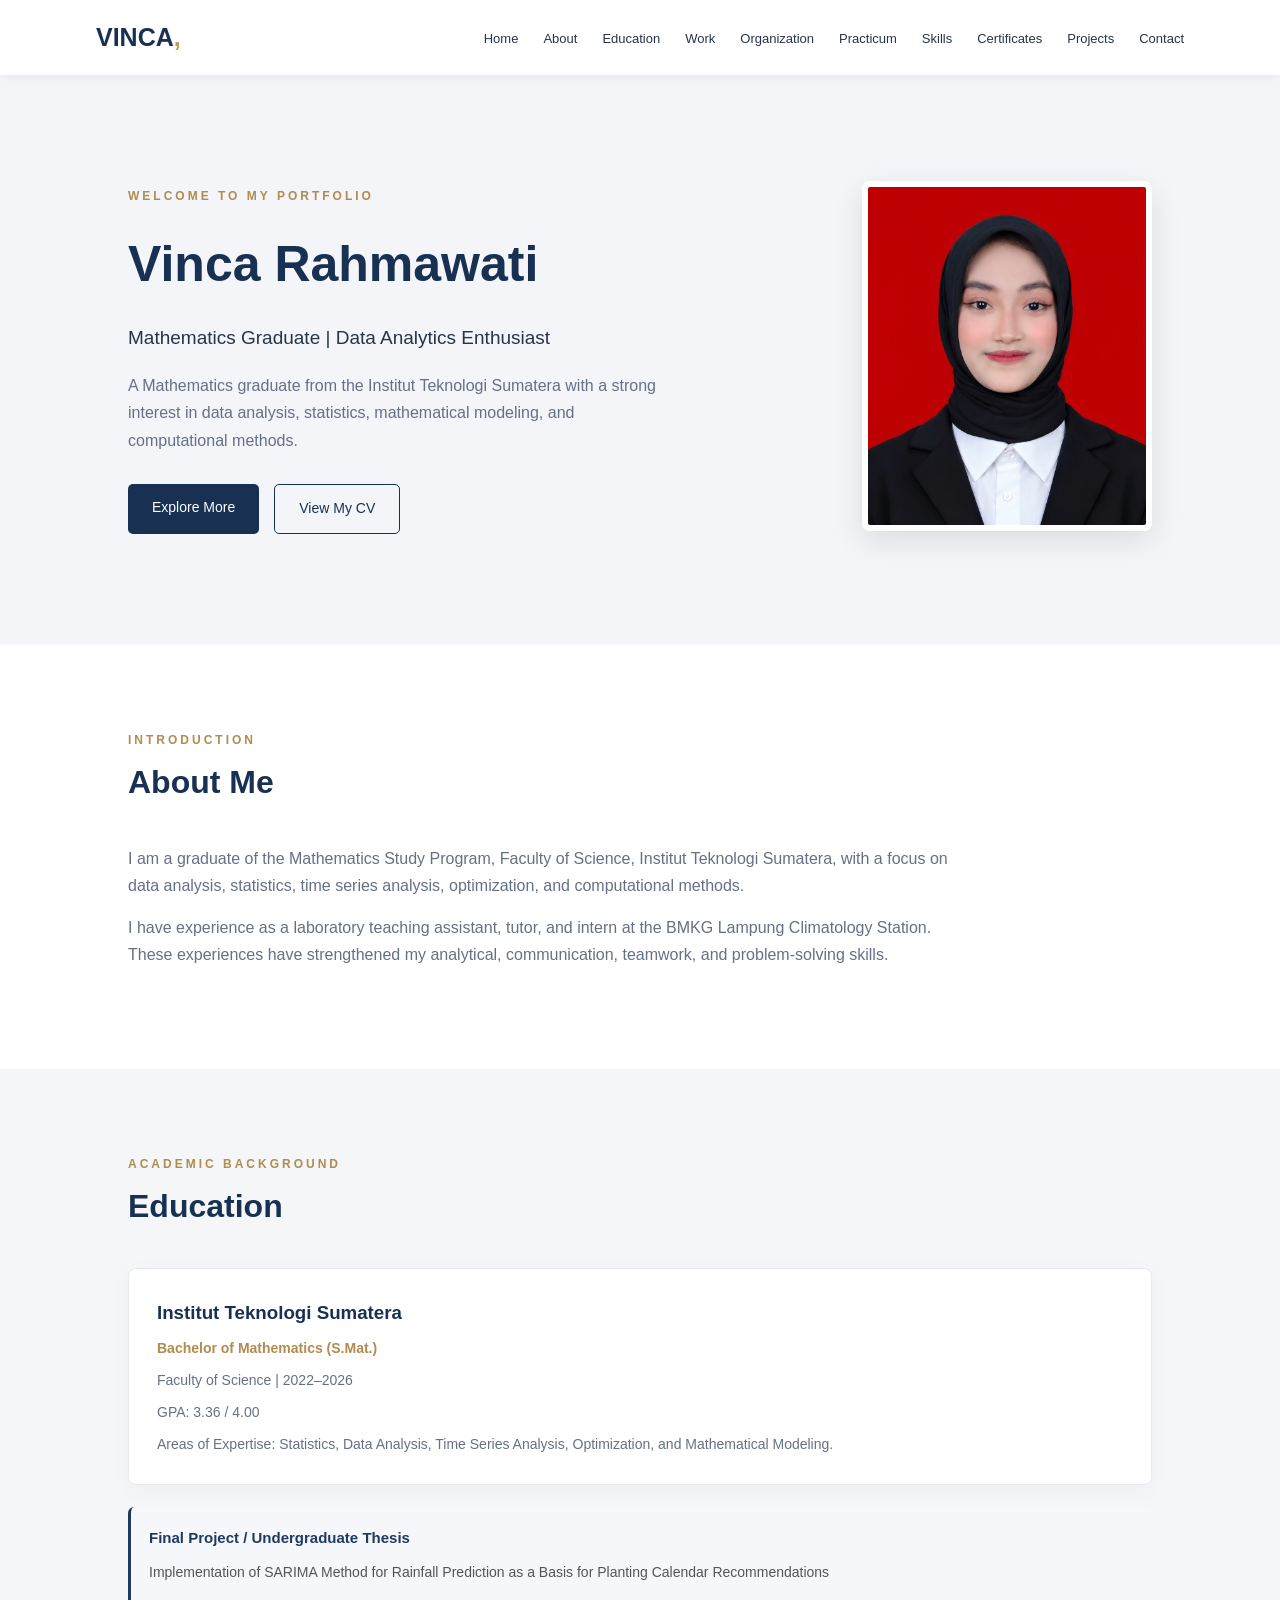
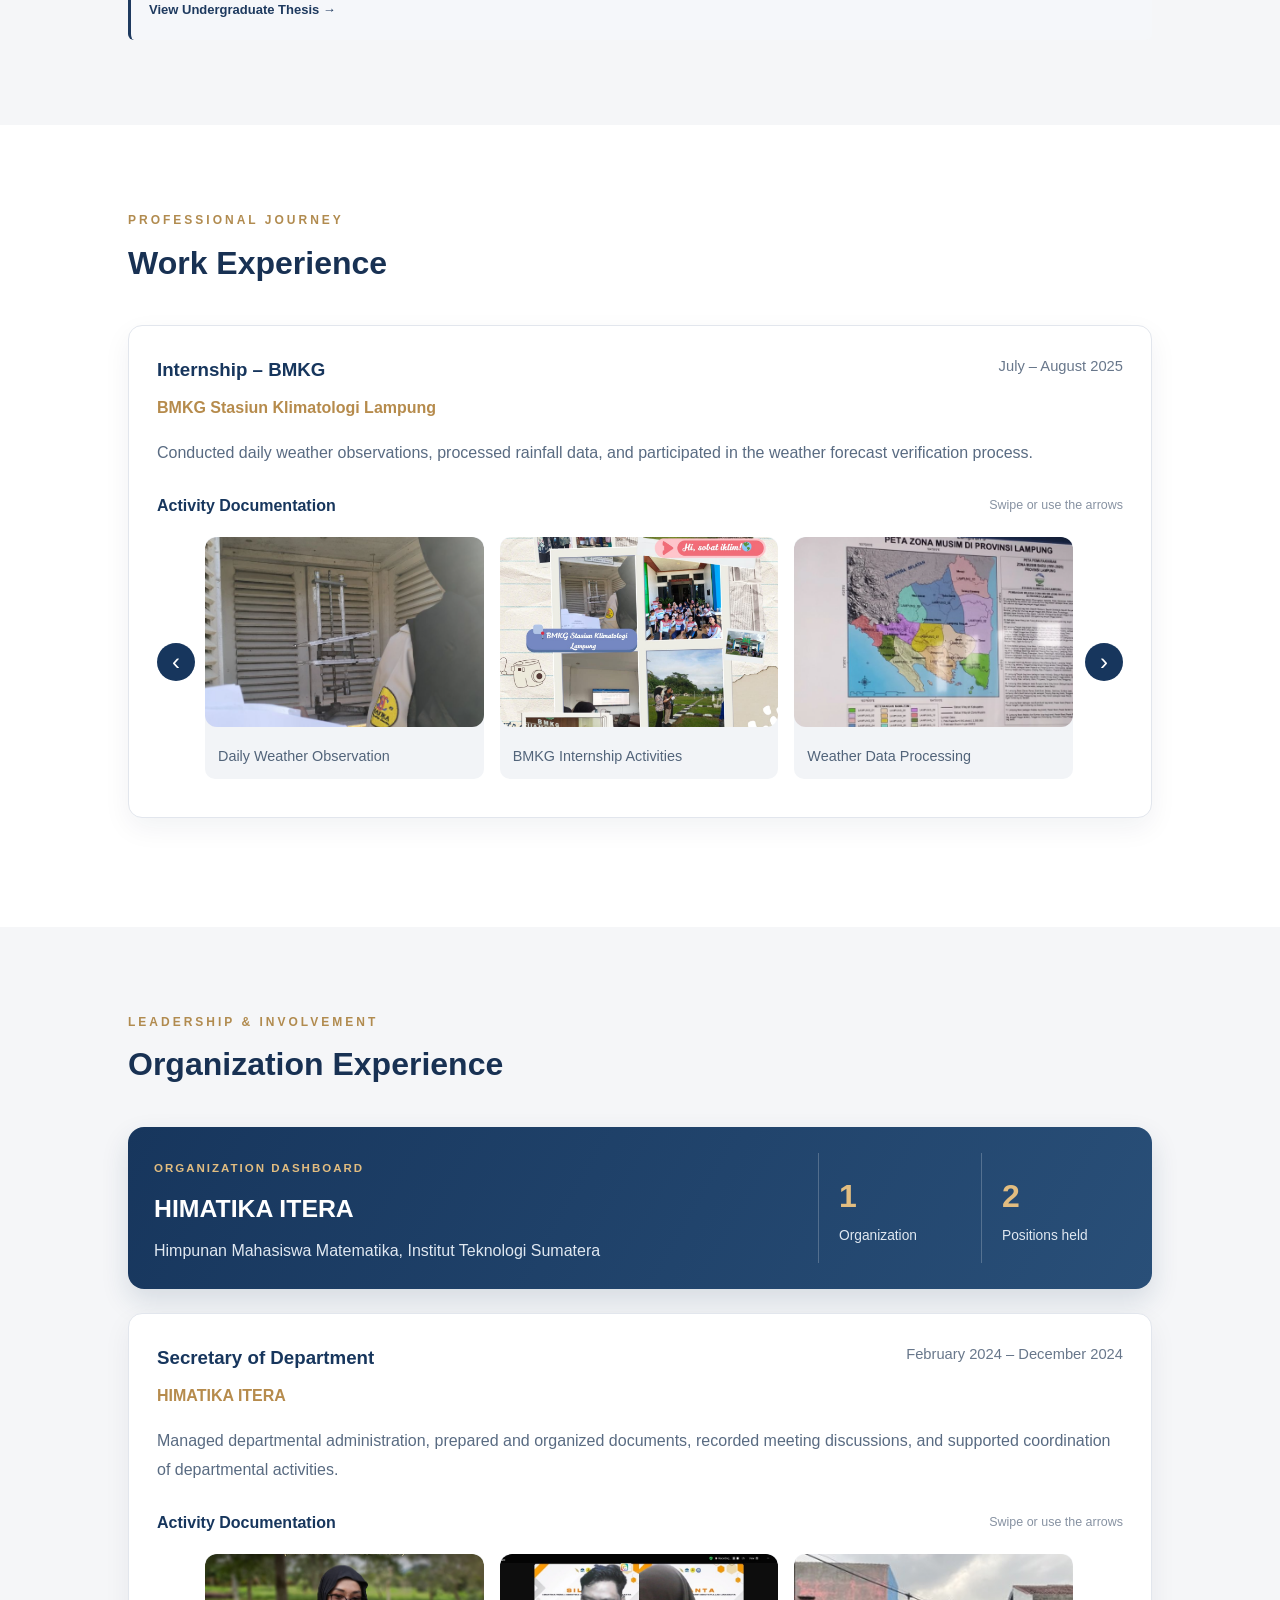
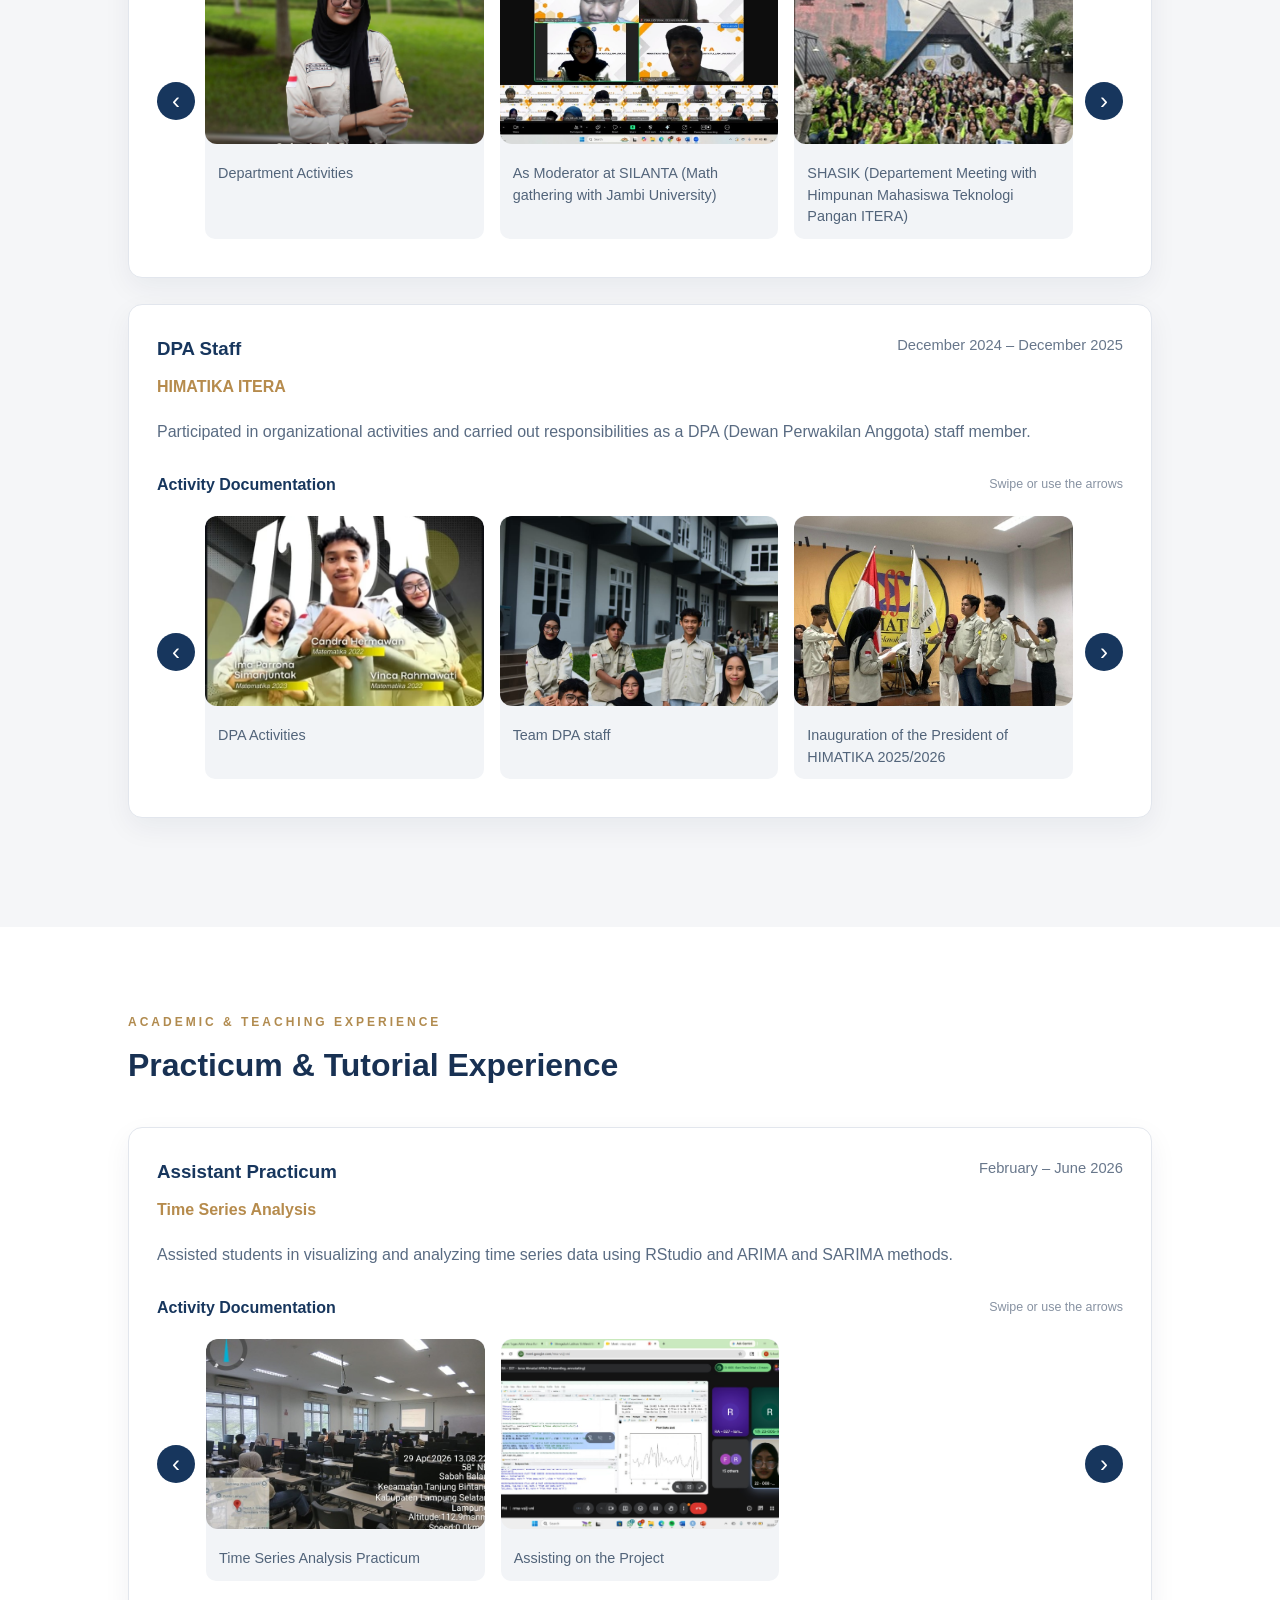
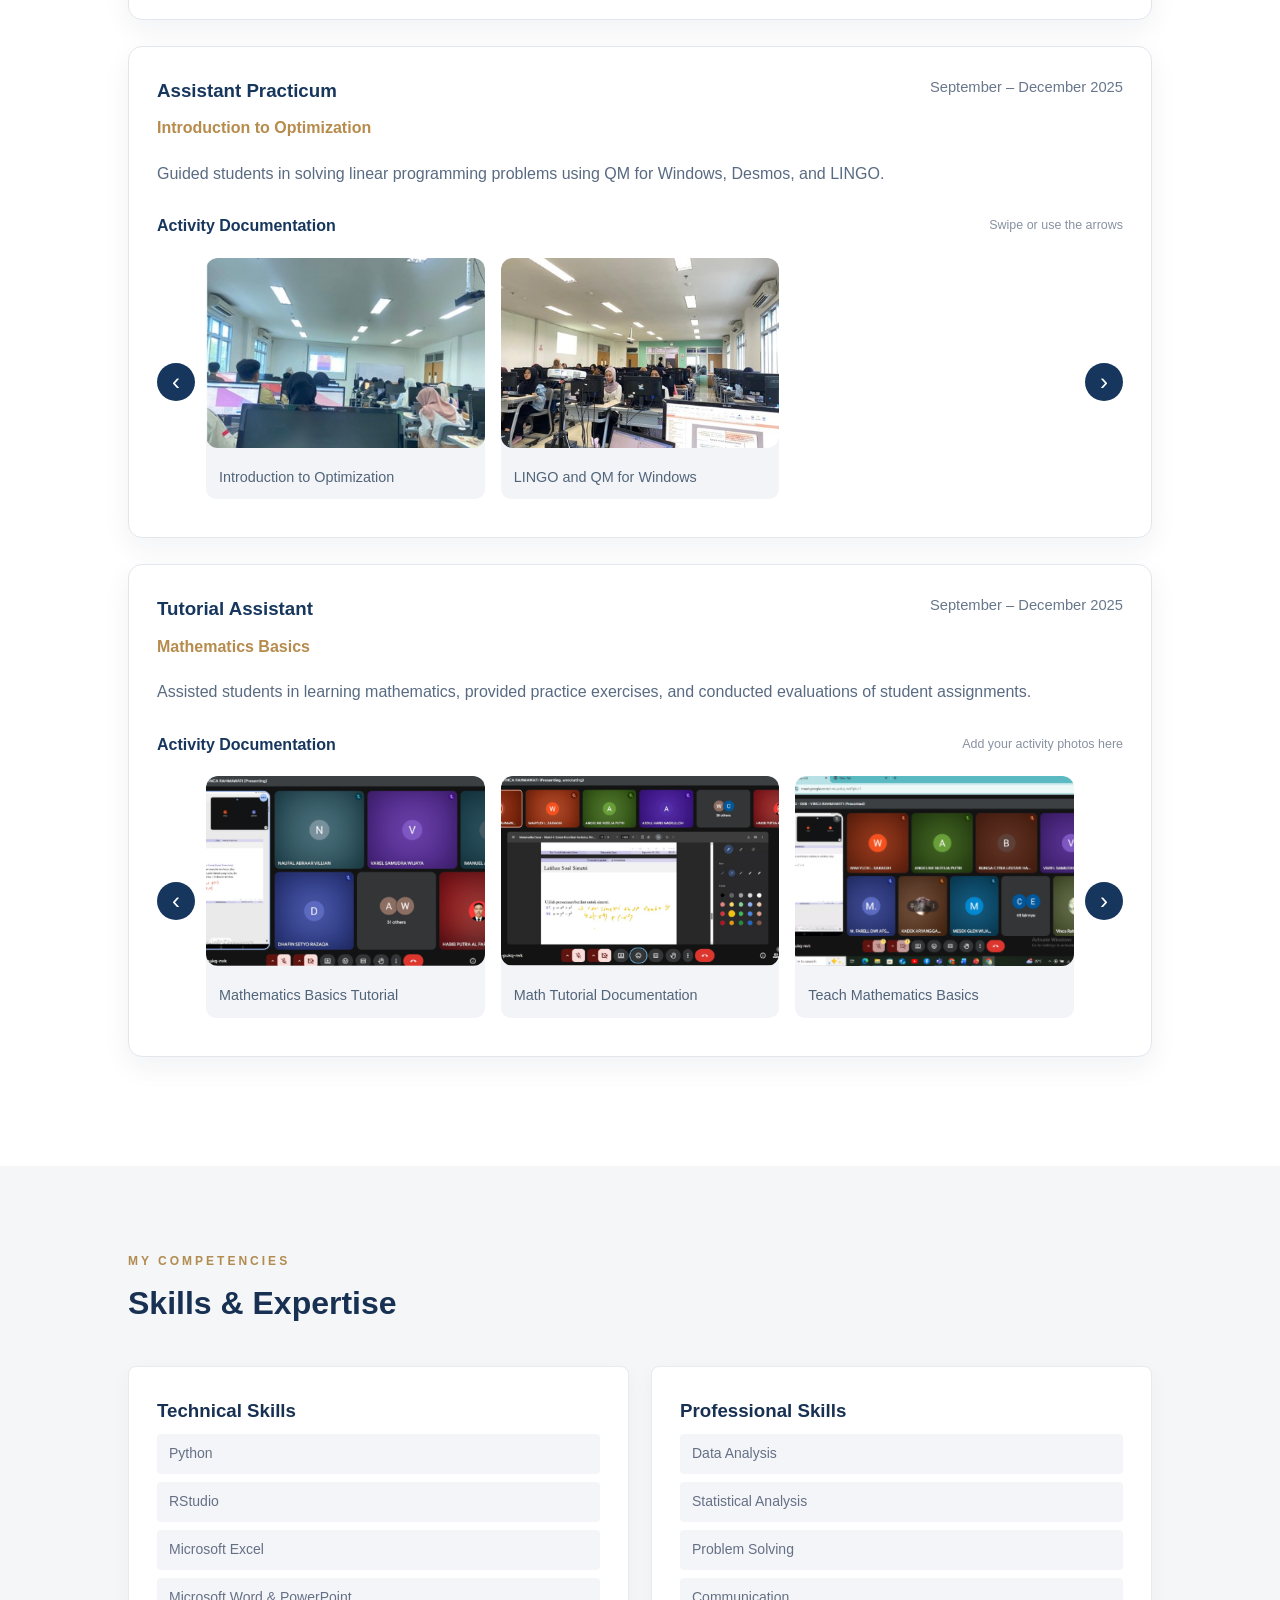
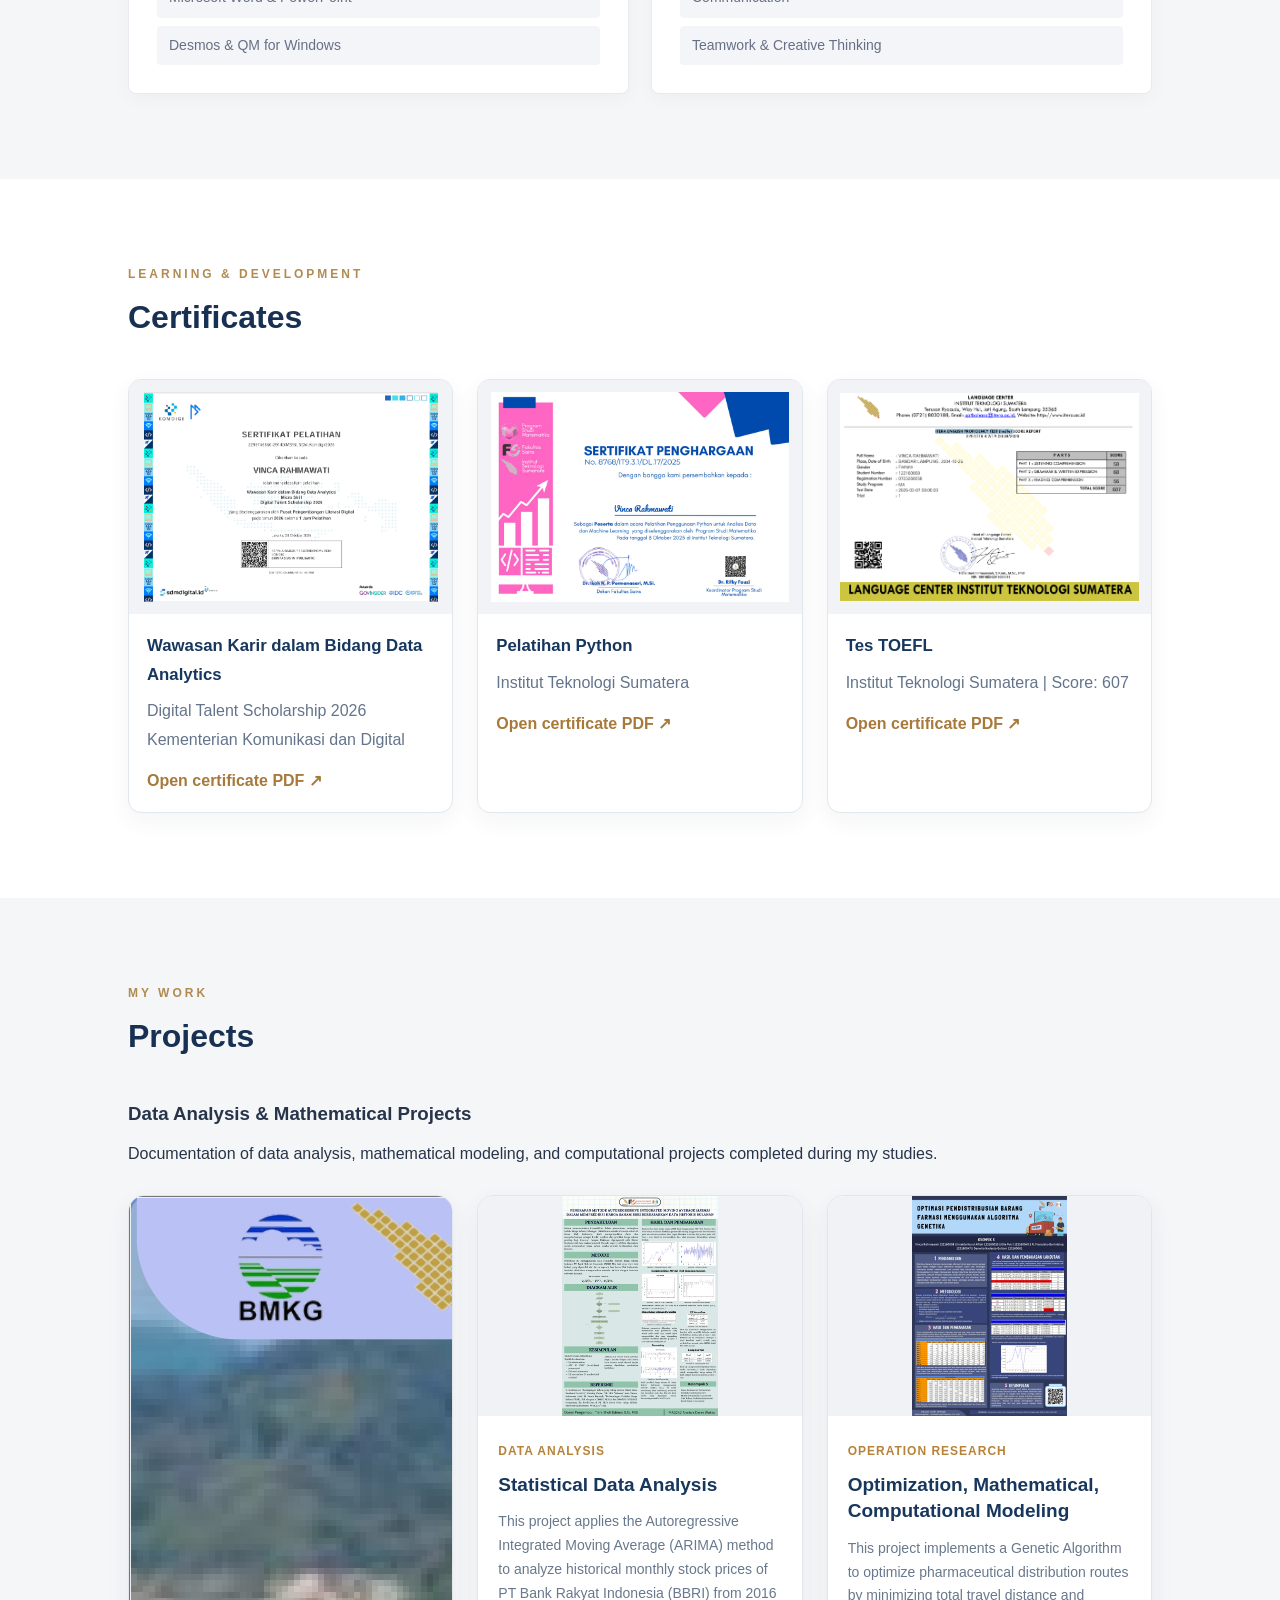
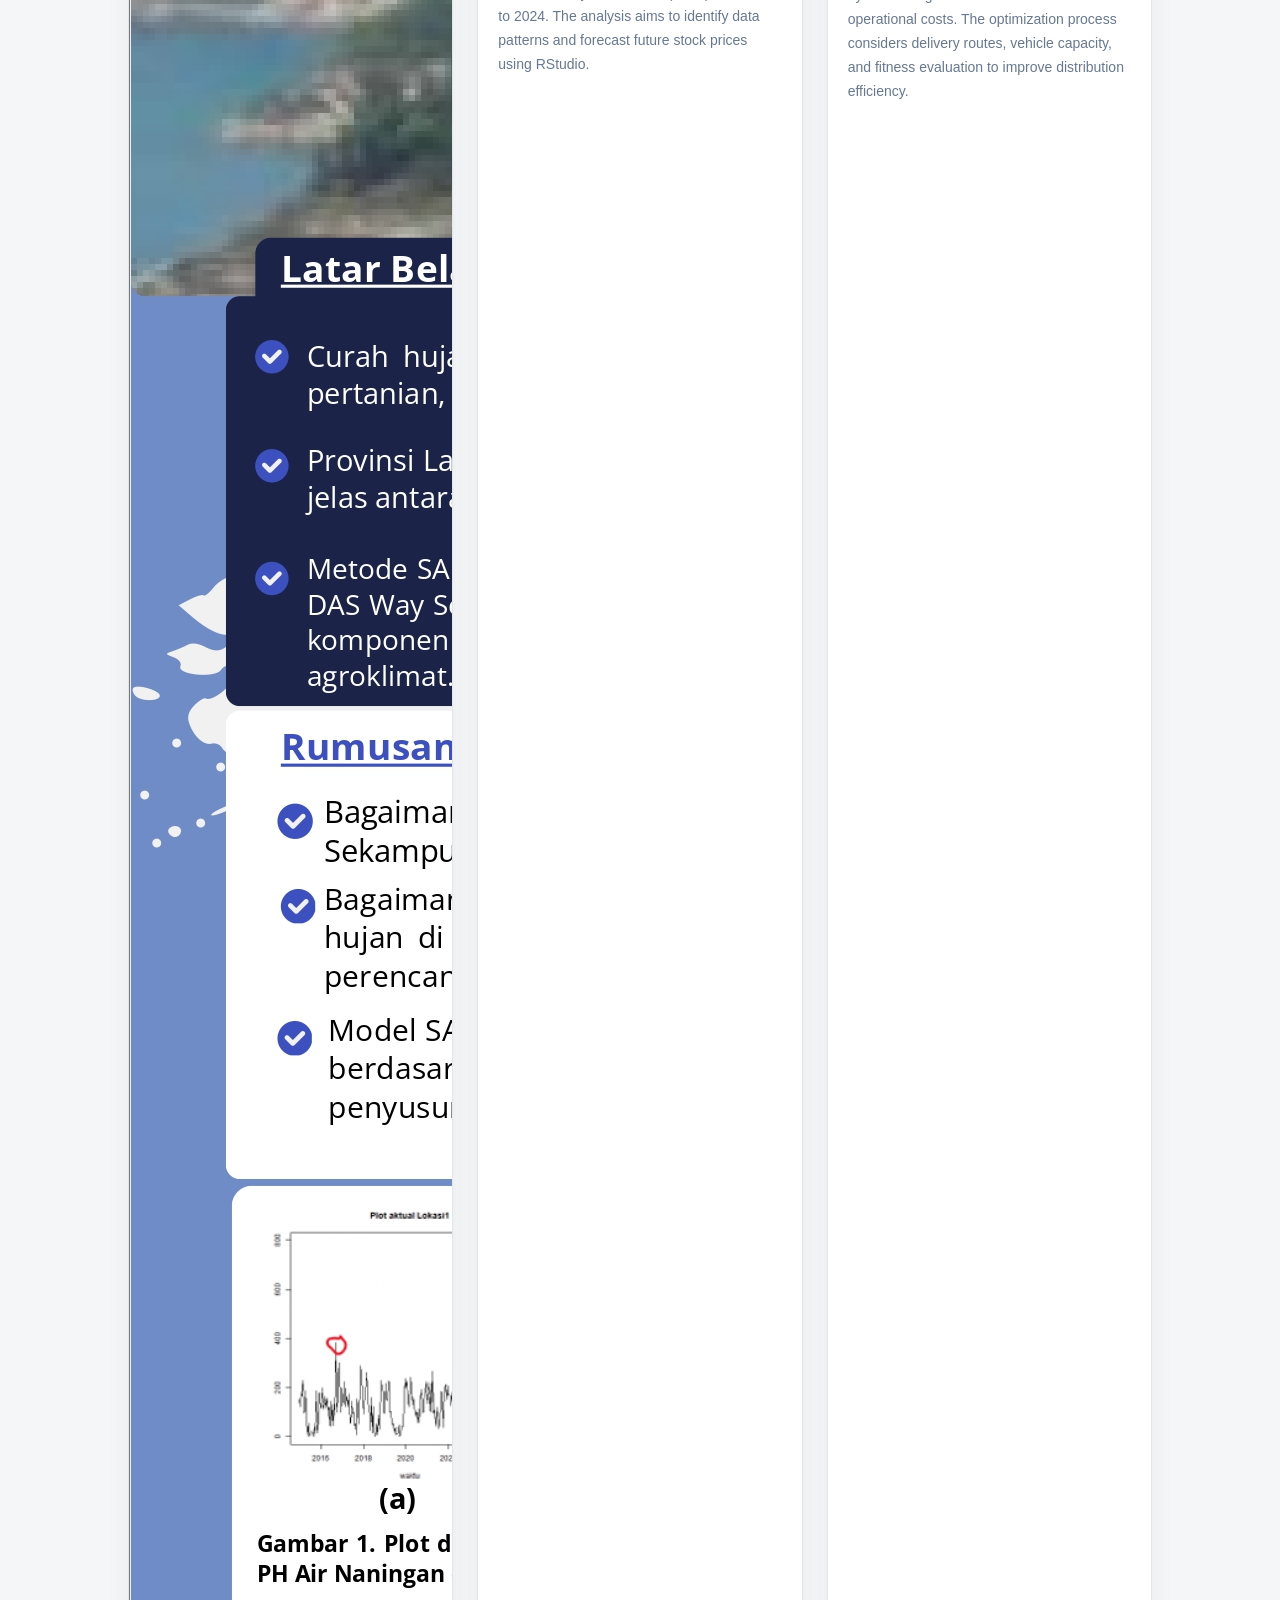
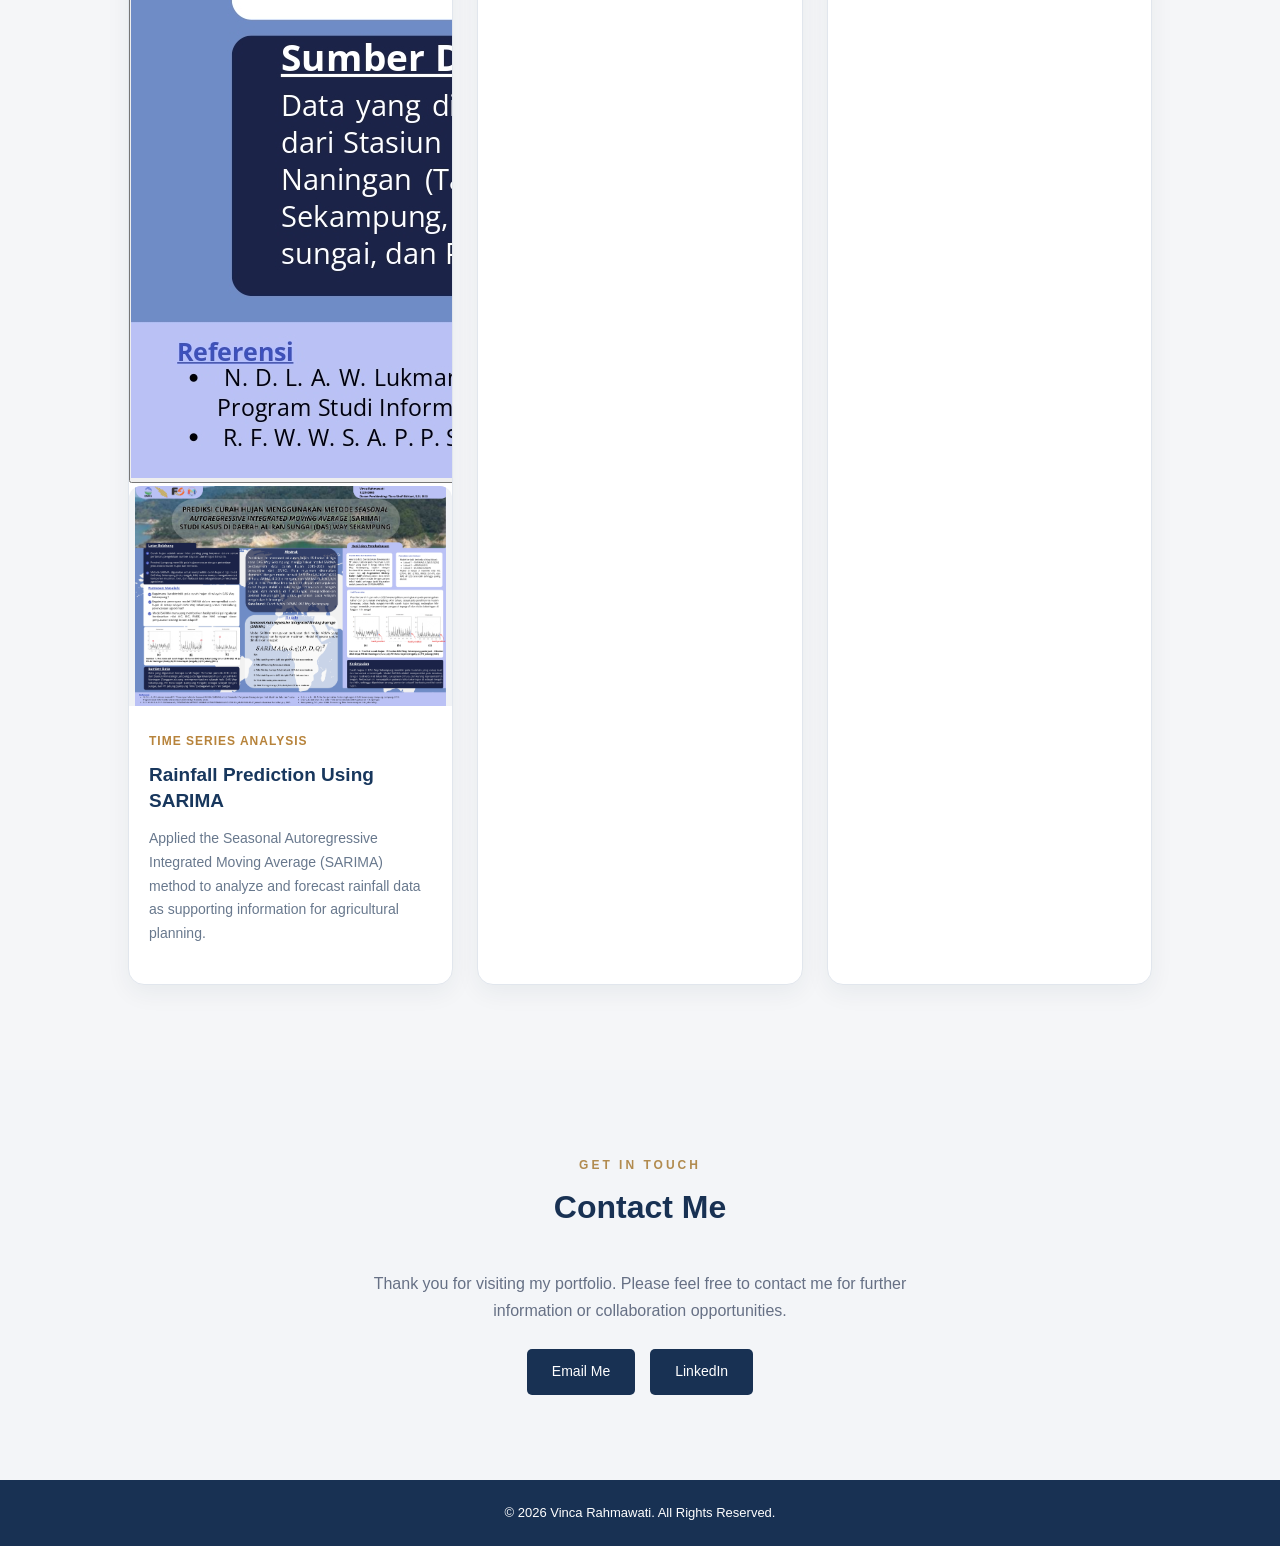
==== commit 81d23fae: "projec view" ====
--- a/index.html
+++ b/index.html
@@ -28,7 +28,7 @@
 <h2>Mathematics Graduate | Data Analytics Enthusiast</h2>
 <p class="hero-description">A Mathematics graduate from the Institut Teknologi Sumatera with a strong interest in data analysis, statistics, mathematical modeling, and computational methods.</p>
 <div class="hero-buttons"><a href="#about" class="btn-primary">Explore More</a>
-<a href="assets/CV ATS Friendly[26]_Vinca Rahmawati.pdf" class="btn-outline" target="_blank" rel="noopener">View My CV</a></div>
+<a href="assets/CV_Vinca_Rahmawati_English.pdf  " class="btn-outline" target="_blank" rel="noopener">View My CV</a></div>
 </div>
 <div class="hero-image"><img src="assets/yang ini-1mb.jpeg" alt="Vinca Rahmawati"></div>
 </section>
@@ -394,6 +394,14 @@
 
         <!-- PROJECT 1 -->
         <article class="project-card">
+            <button class="project-preview" type="button"
+                data-preview="assets/project/poster1_page-0001.jpg"
+                aria-label="Preview Rainfall Prediction Project Poster">
+                <img src="assets/project/poster1_page-0001.jpg"
+                    alt="Rainfall Prediction Project Poster">
+            </button>
+
+
             <div class="project-image">
                 <img src="assets/project/poster1_page-0001.jpg"
                     alt="Rainfall Prediction Project Poster">
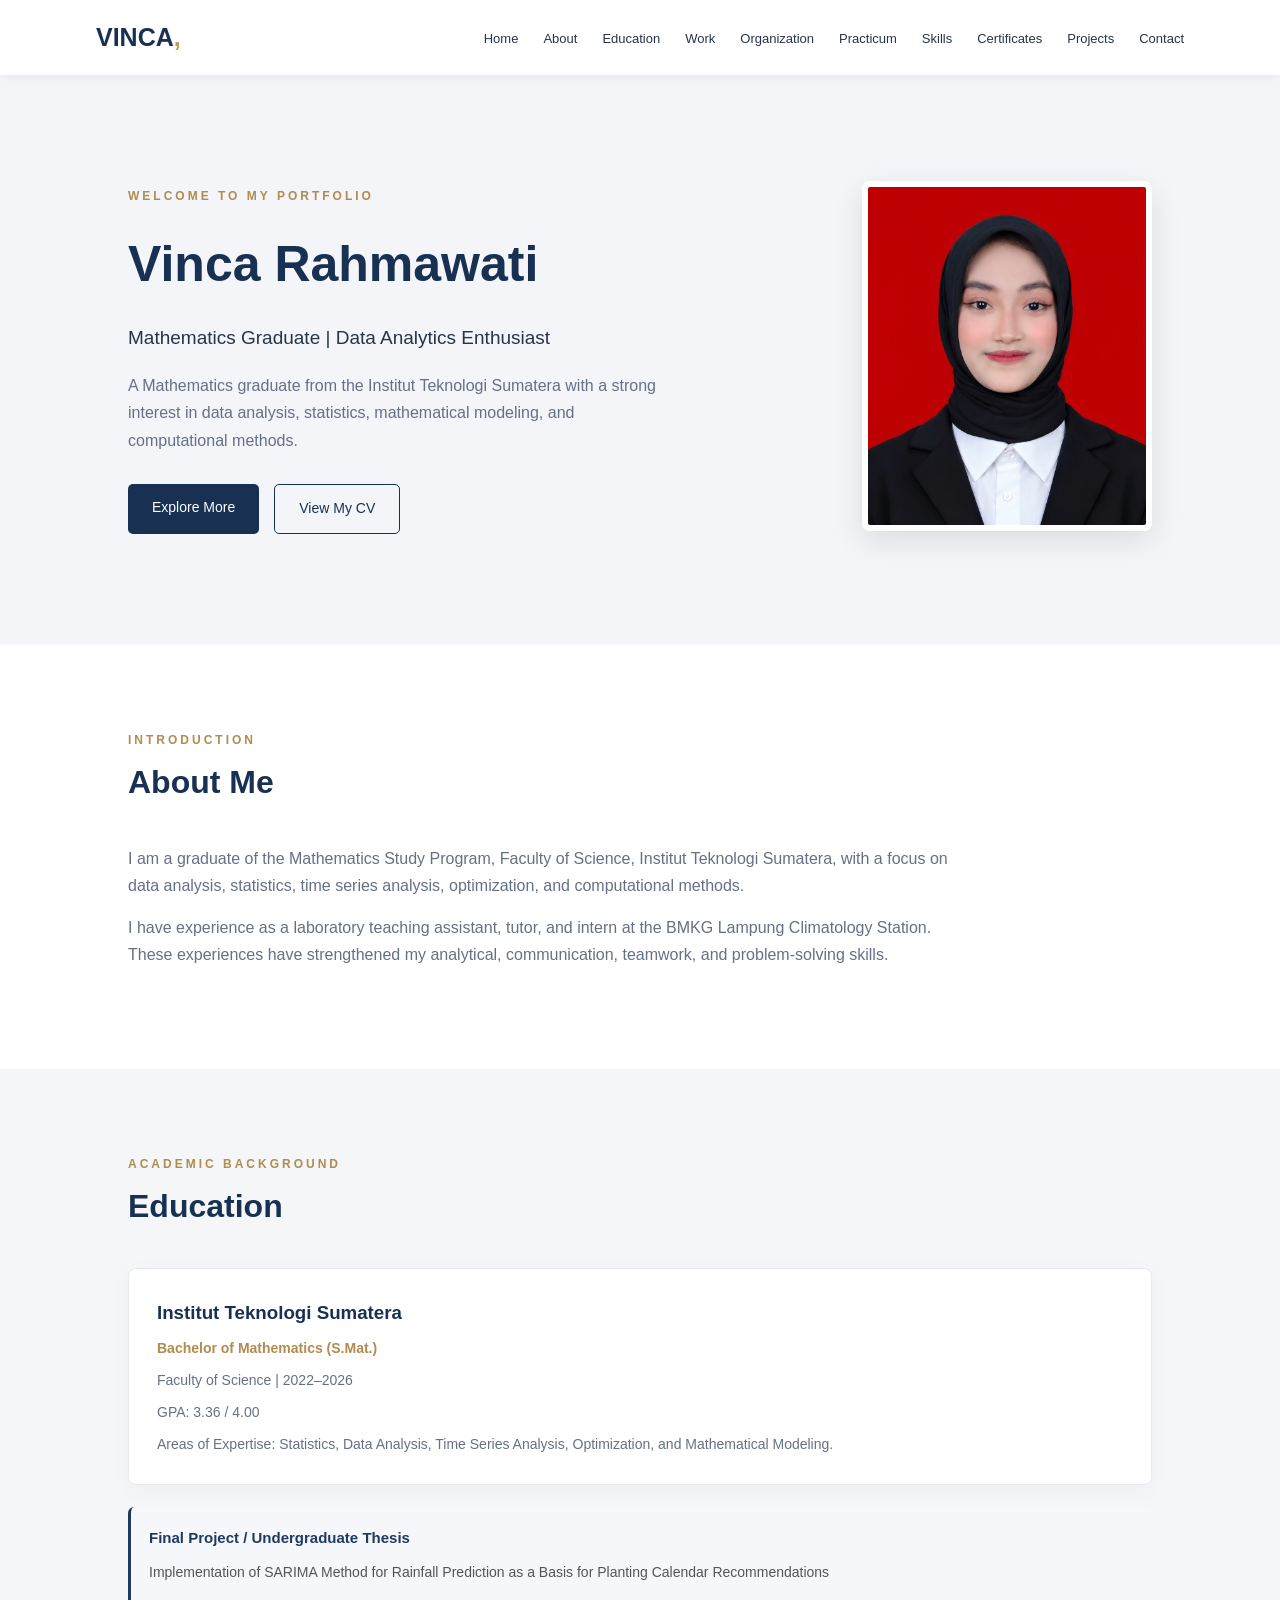
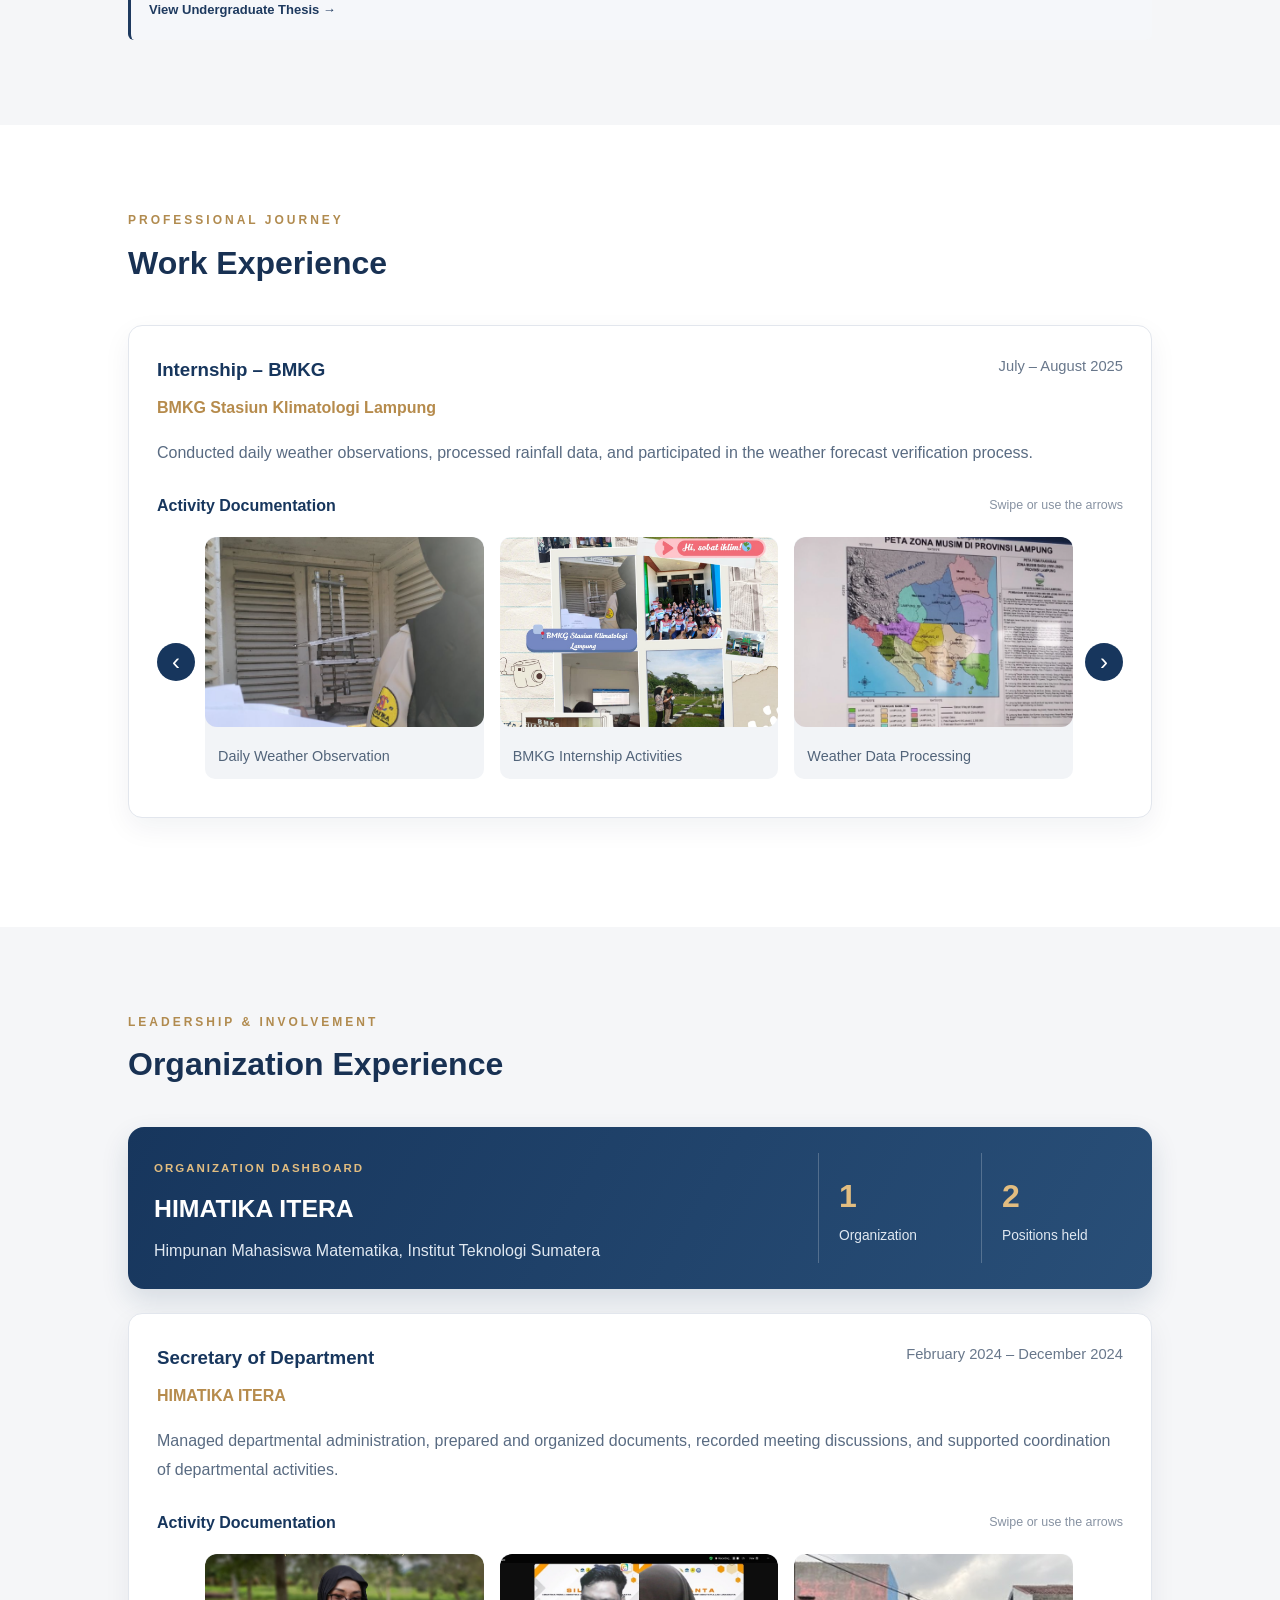
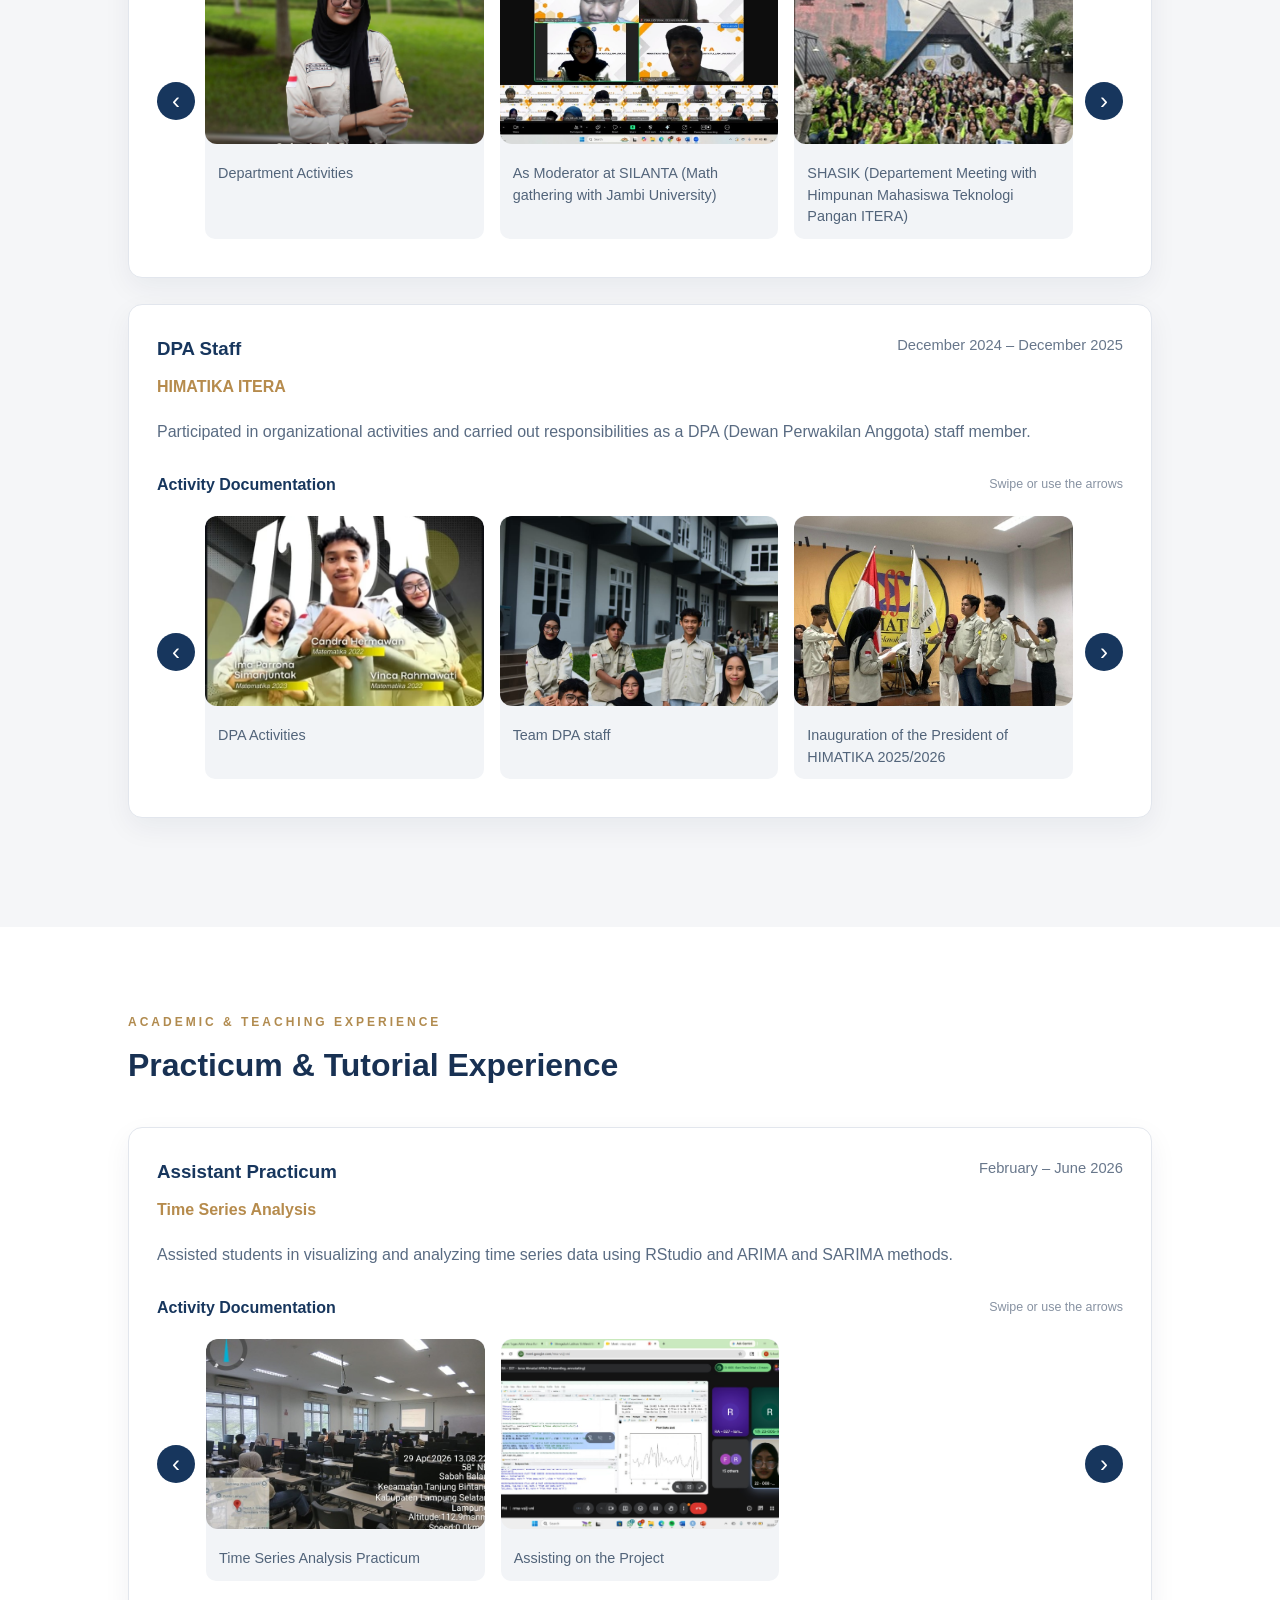
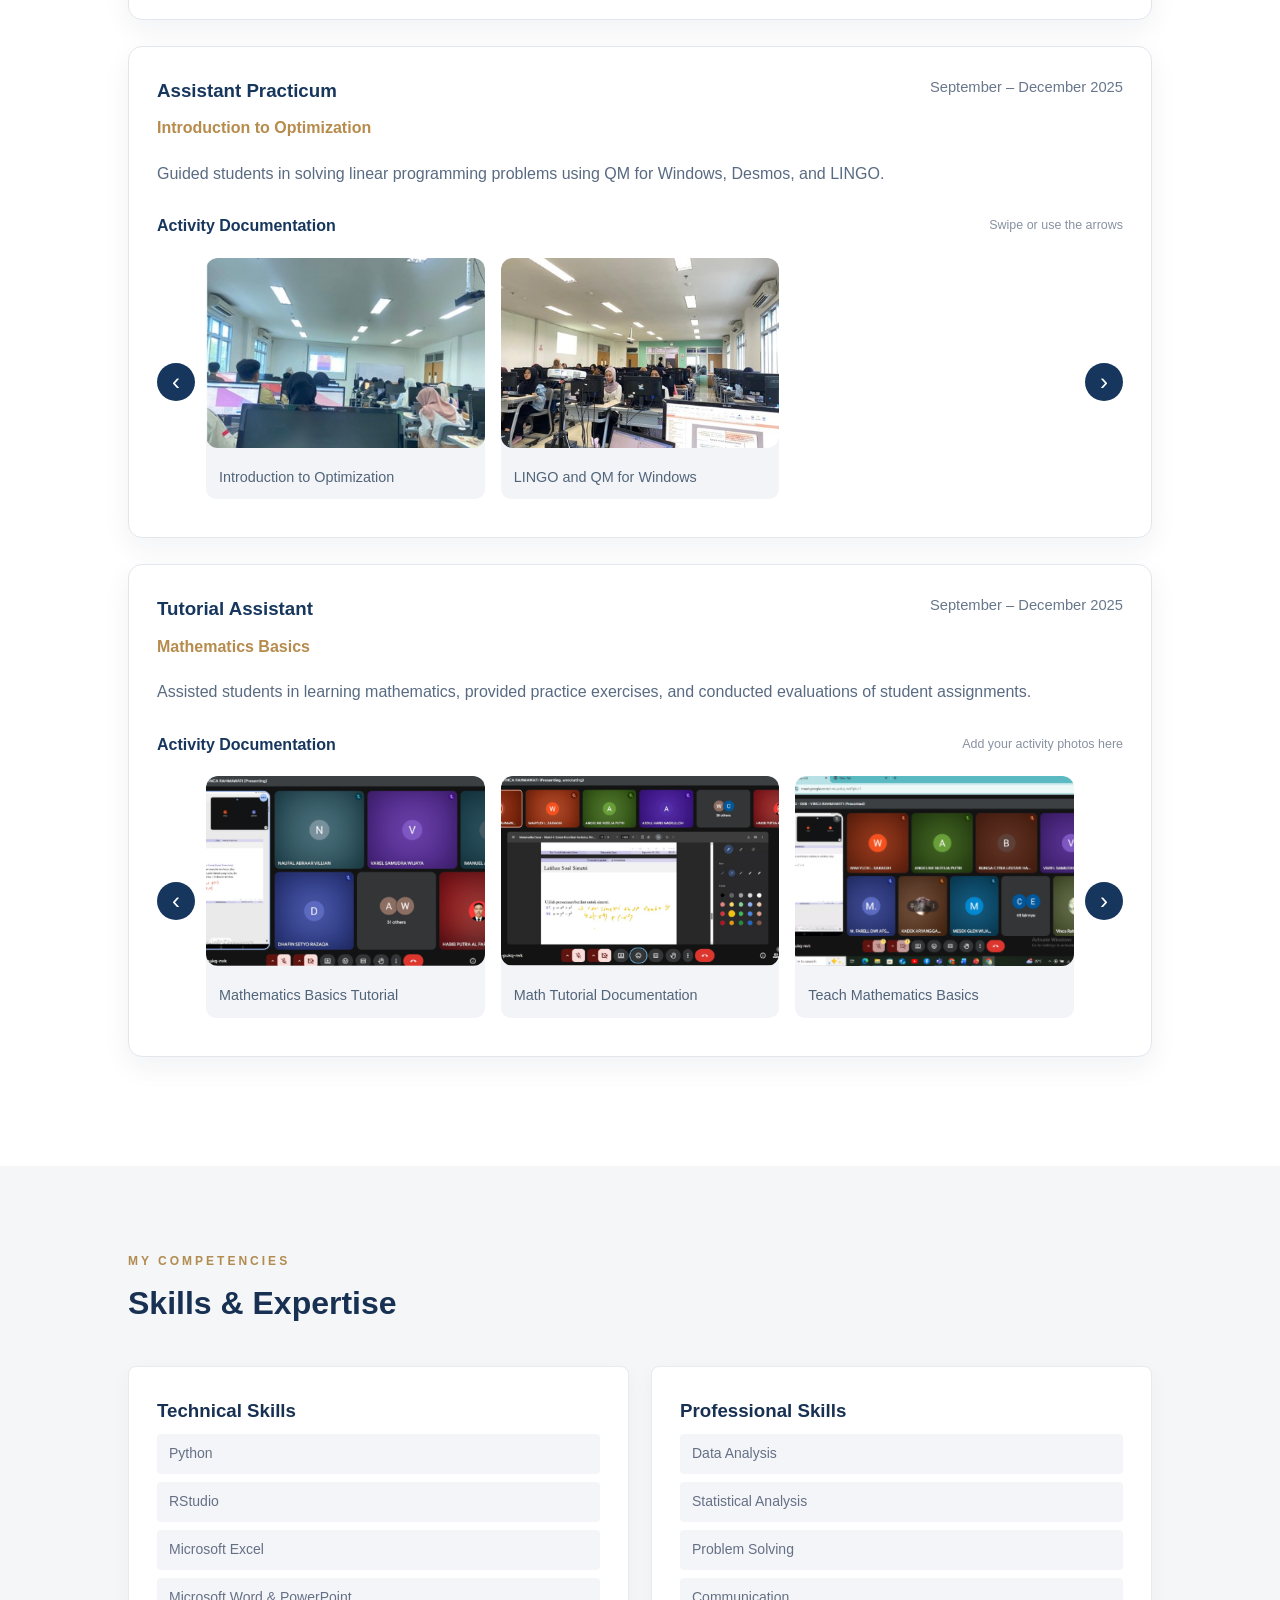
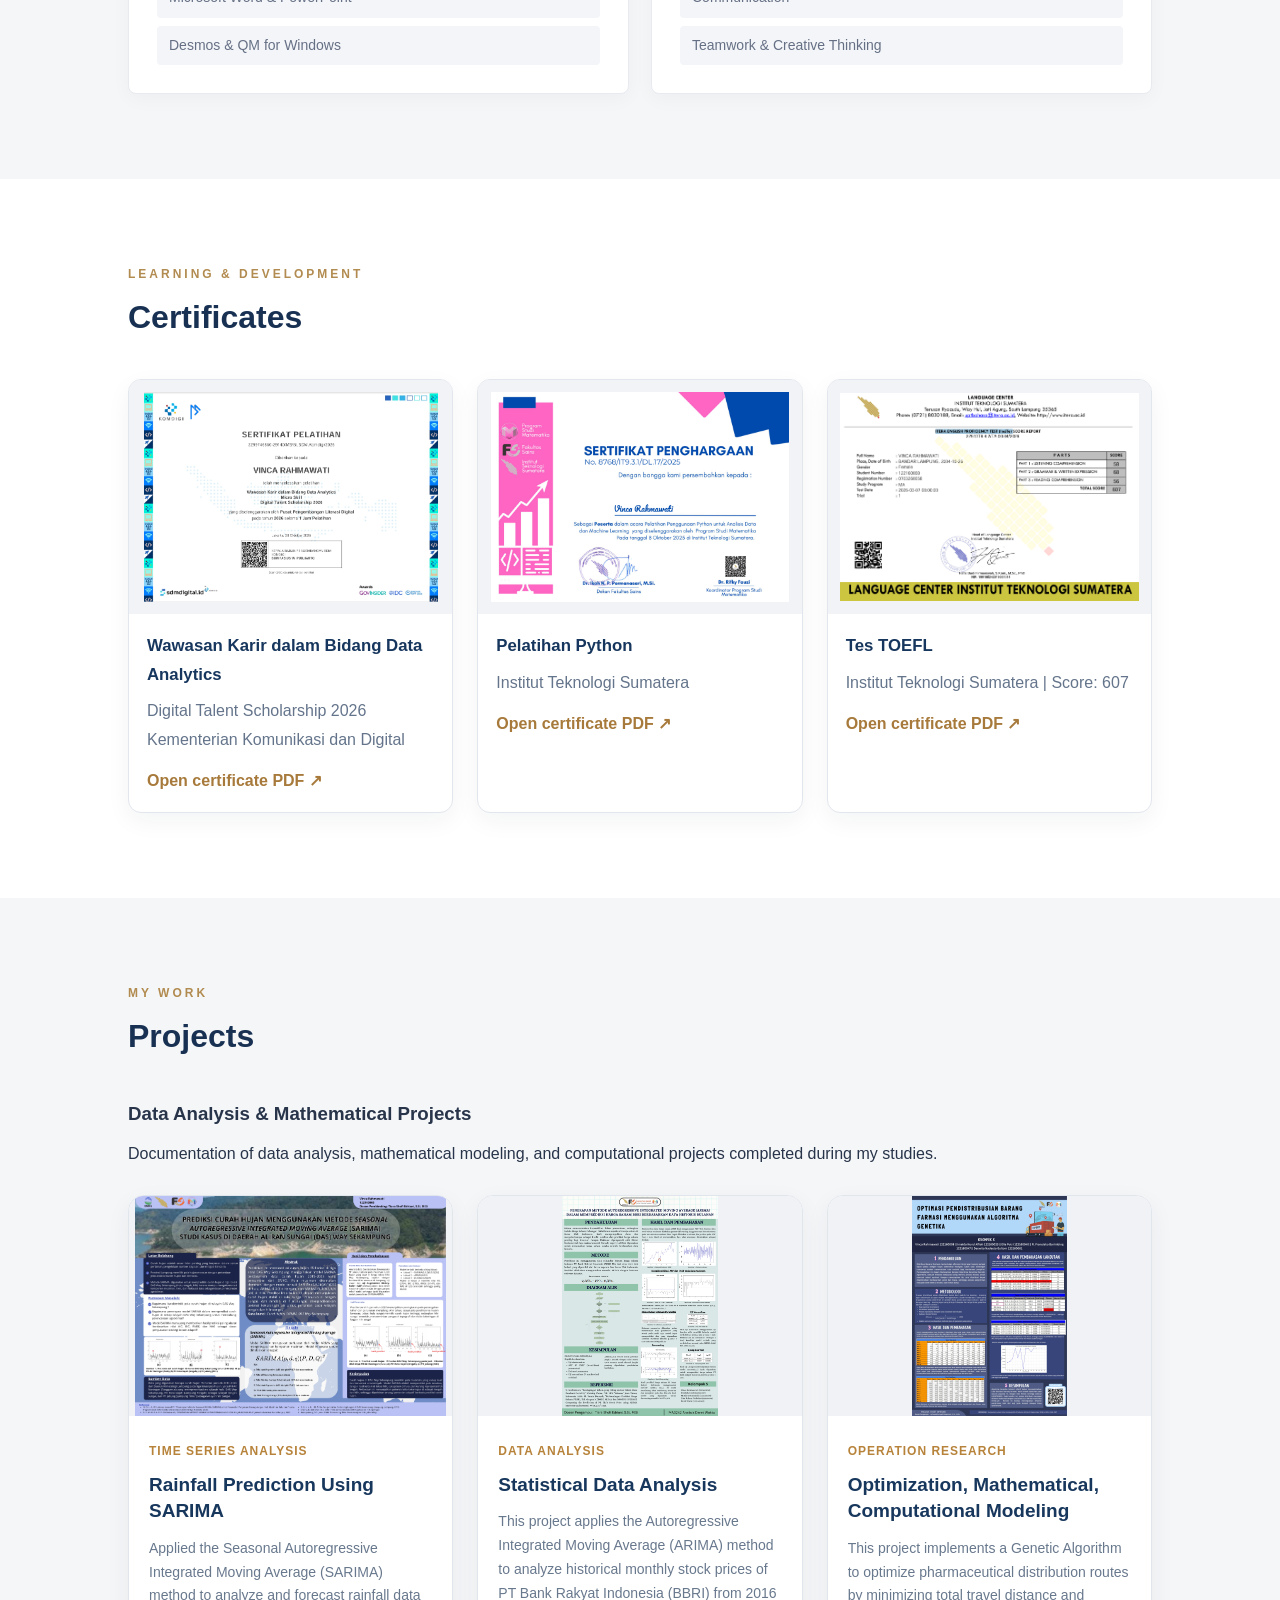
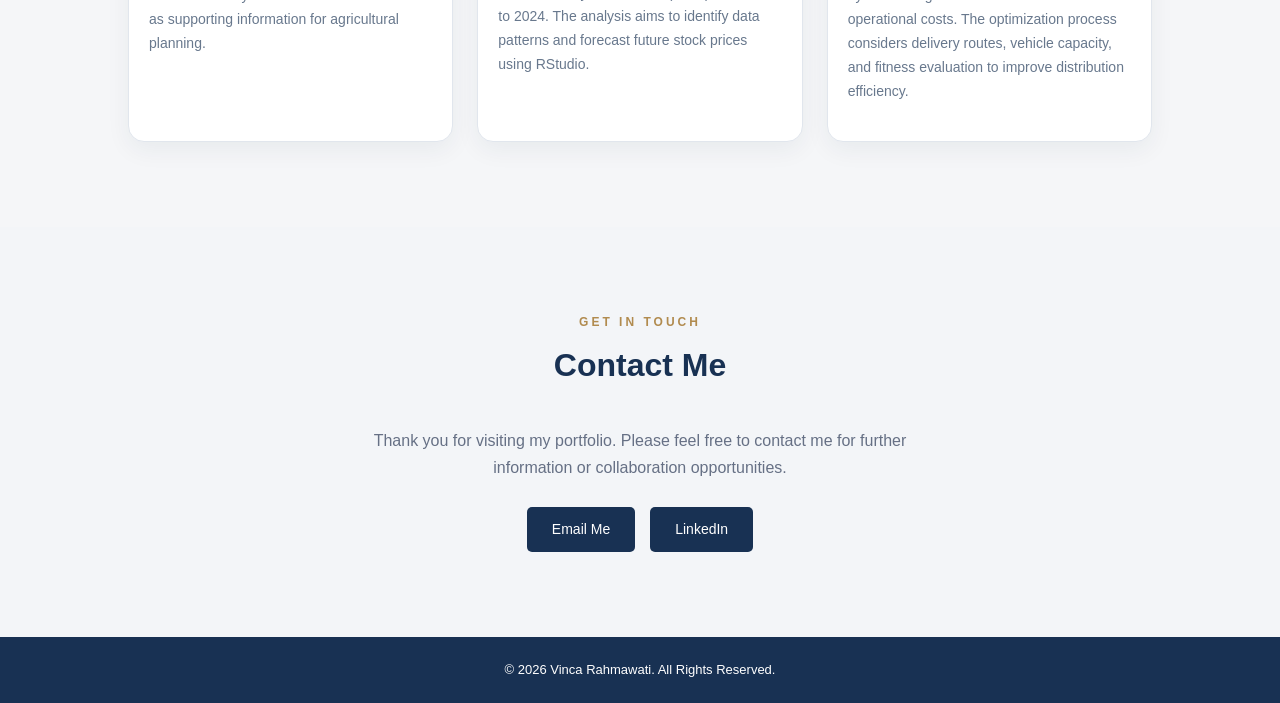
==== commit 1ef6c7c9: "y" ====
--- a/index.html
+++ b/index.html
@@ -394,14 +394,6 @@
 
         <!-- PROJECT 1 -->
         <article class="project-card">
-            <button class="project-preview" type="button"
-                data-preview="assets/project/poster1_page-0001.jpg"
-                aria-label="Preview Rainfall Prediction Project Poster">
-                <img src="assets/project/poster1_page-0001.jpg"
-                    alt="Rainfall Prediction Project Poster">
-            </button>
-
-
             <div class="project-image">
                 <img src="assets/project/poster1_page-0001.jpg"
                     alt="Rainfall Prediction Project Poster">
--- a/portfolio-enhancements.css
+++ b/portfolio-enhancements.css
@@ -450,3 +450,5 @@
         height: 180px;
     }
 }
+
+
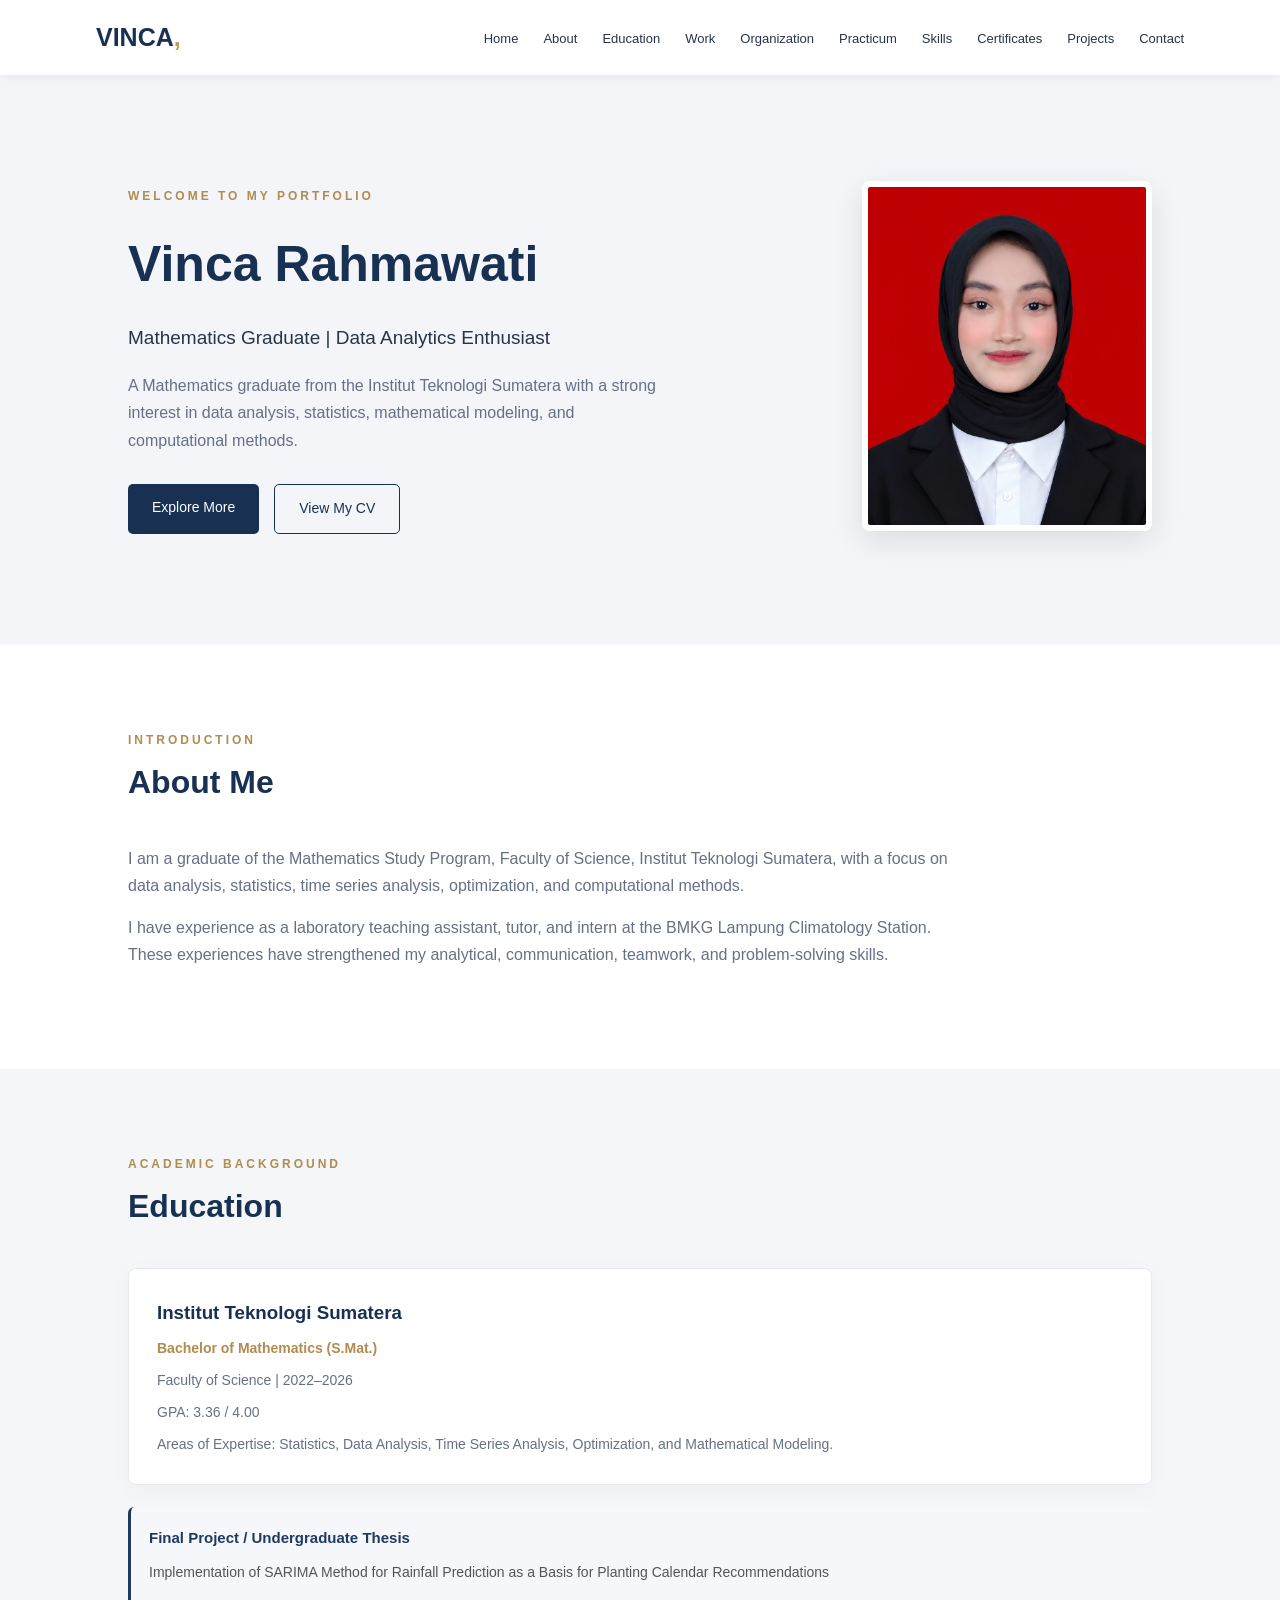
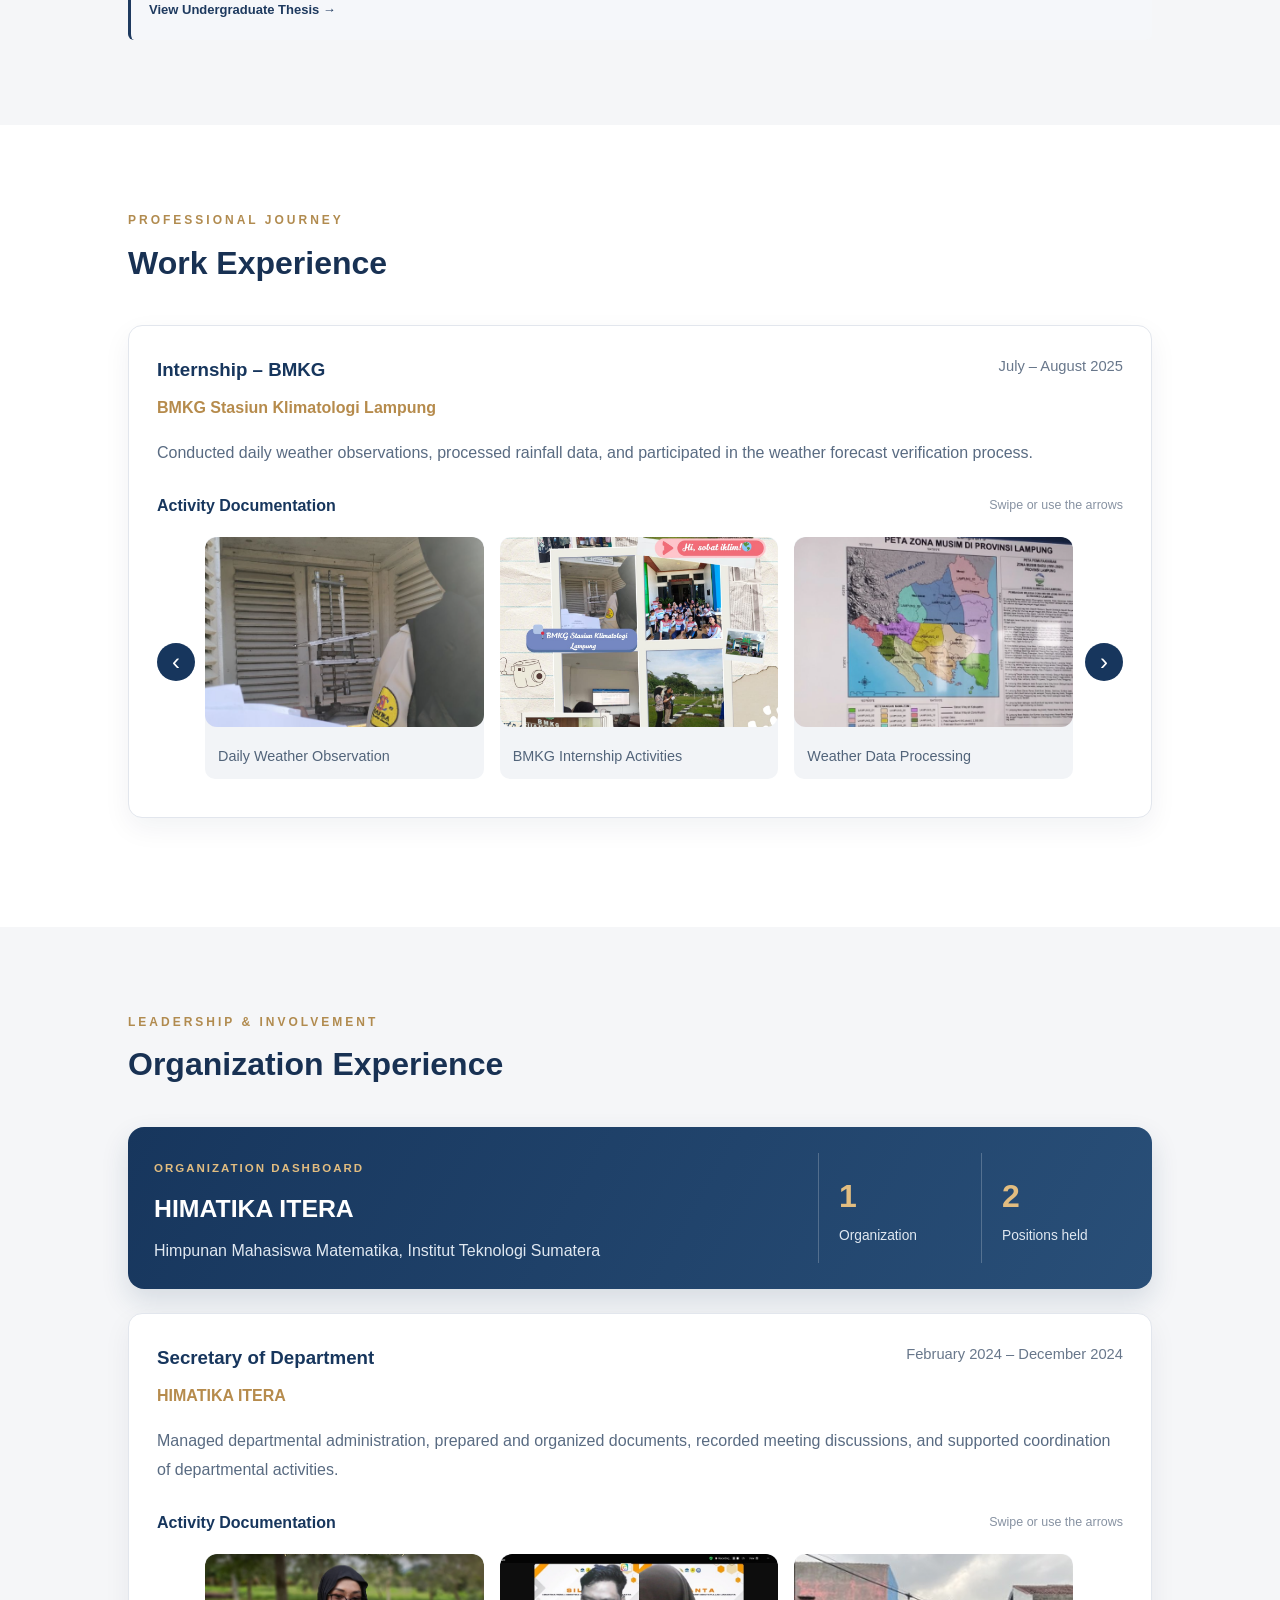
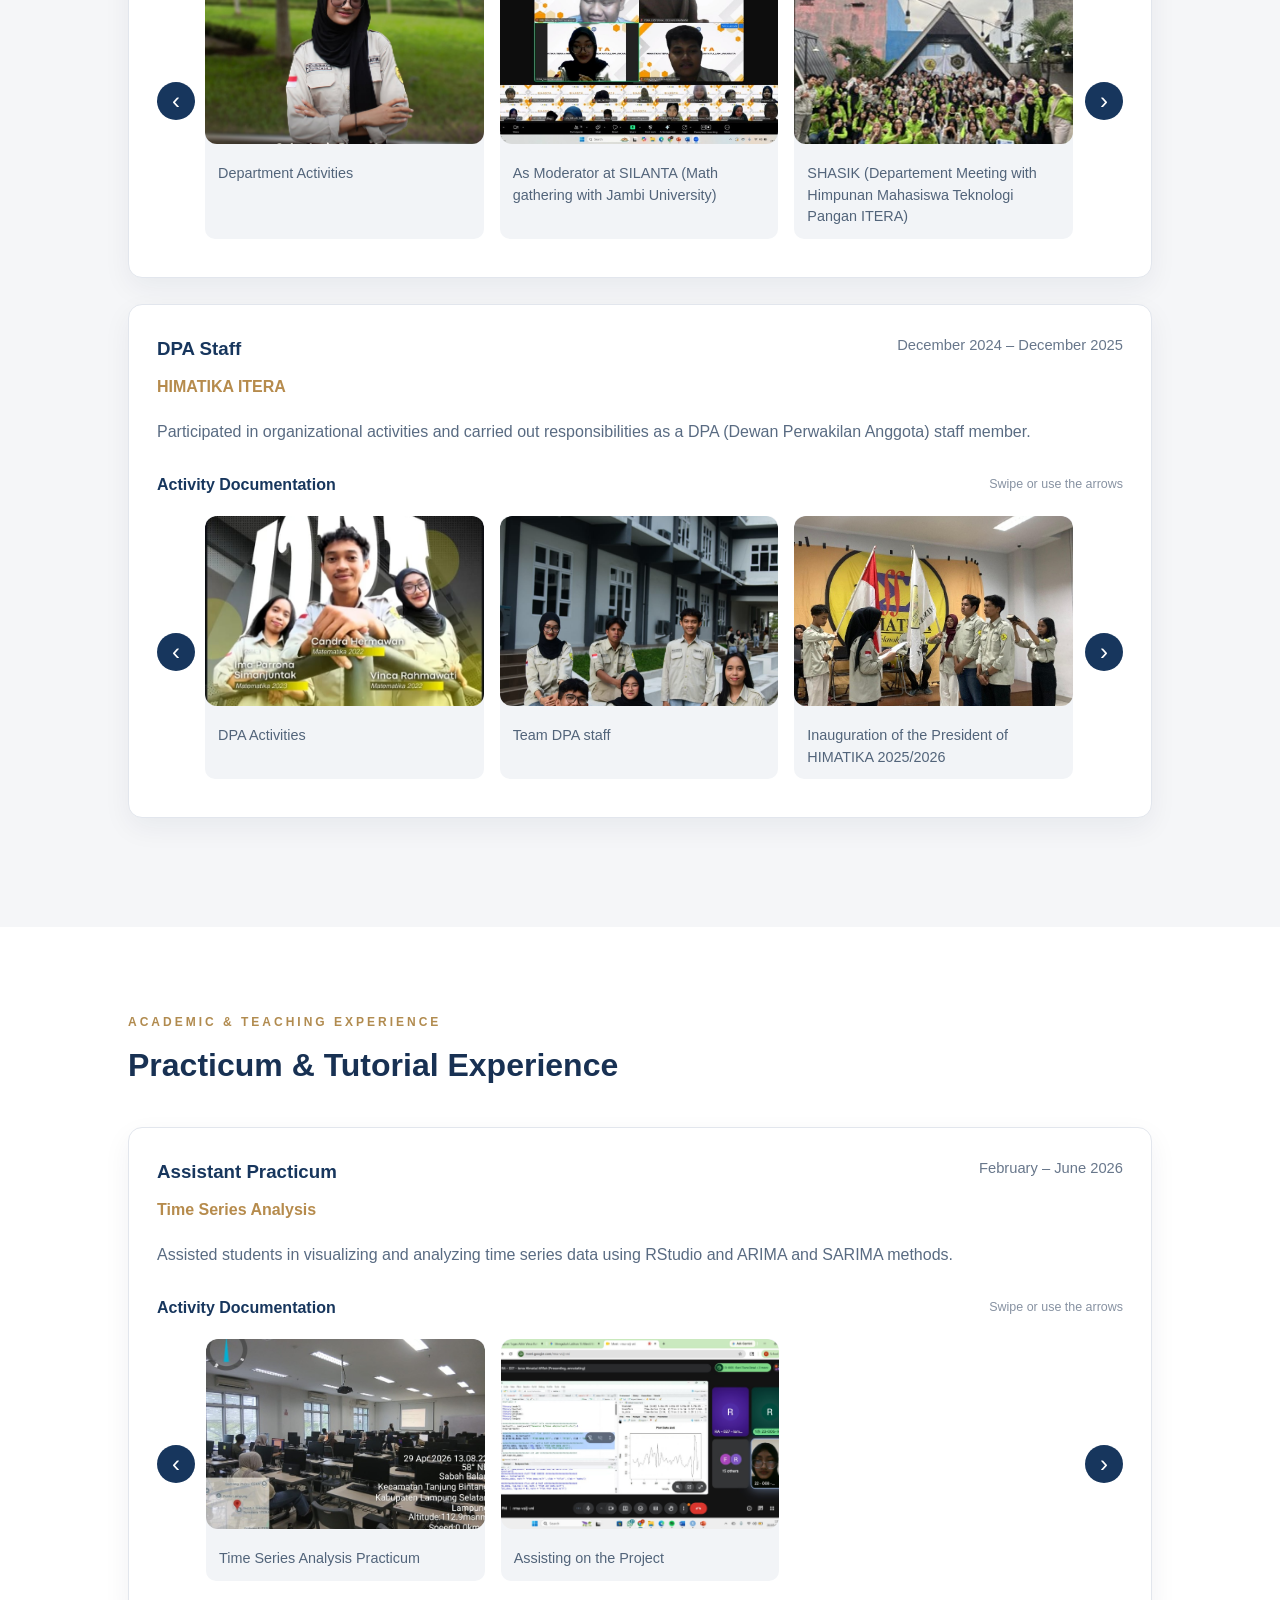
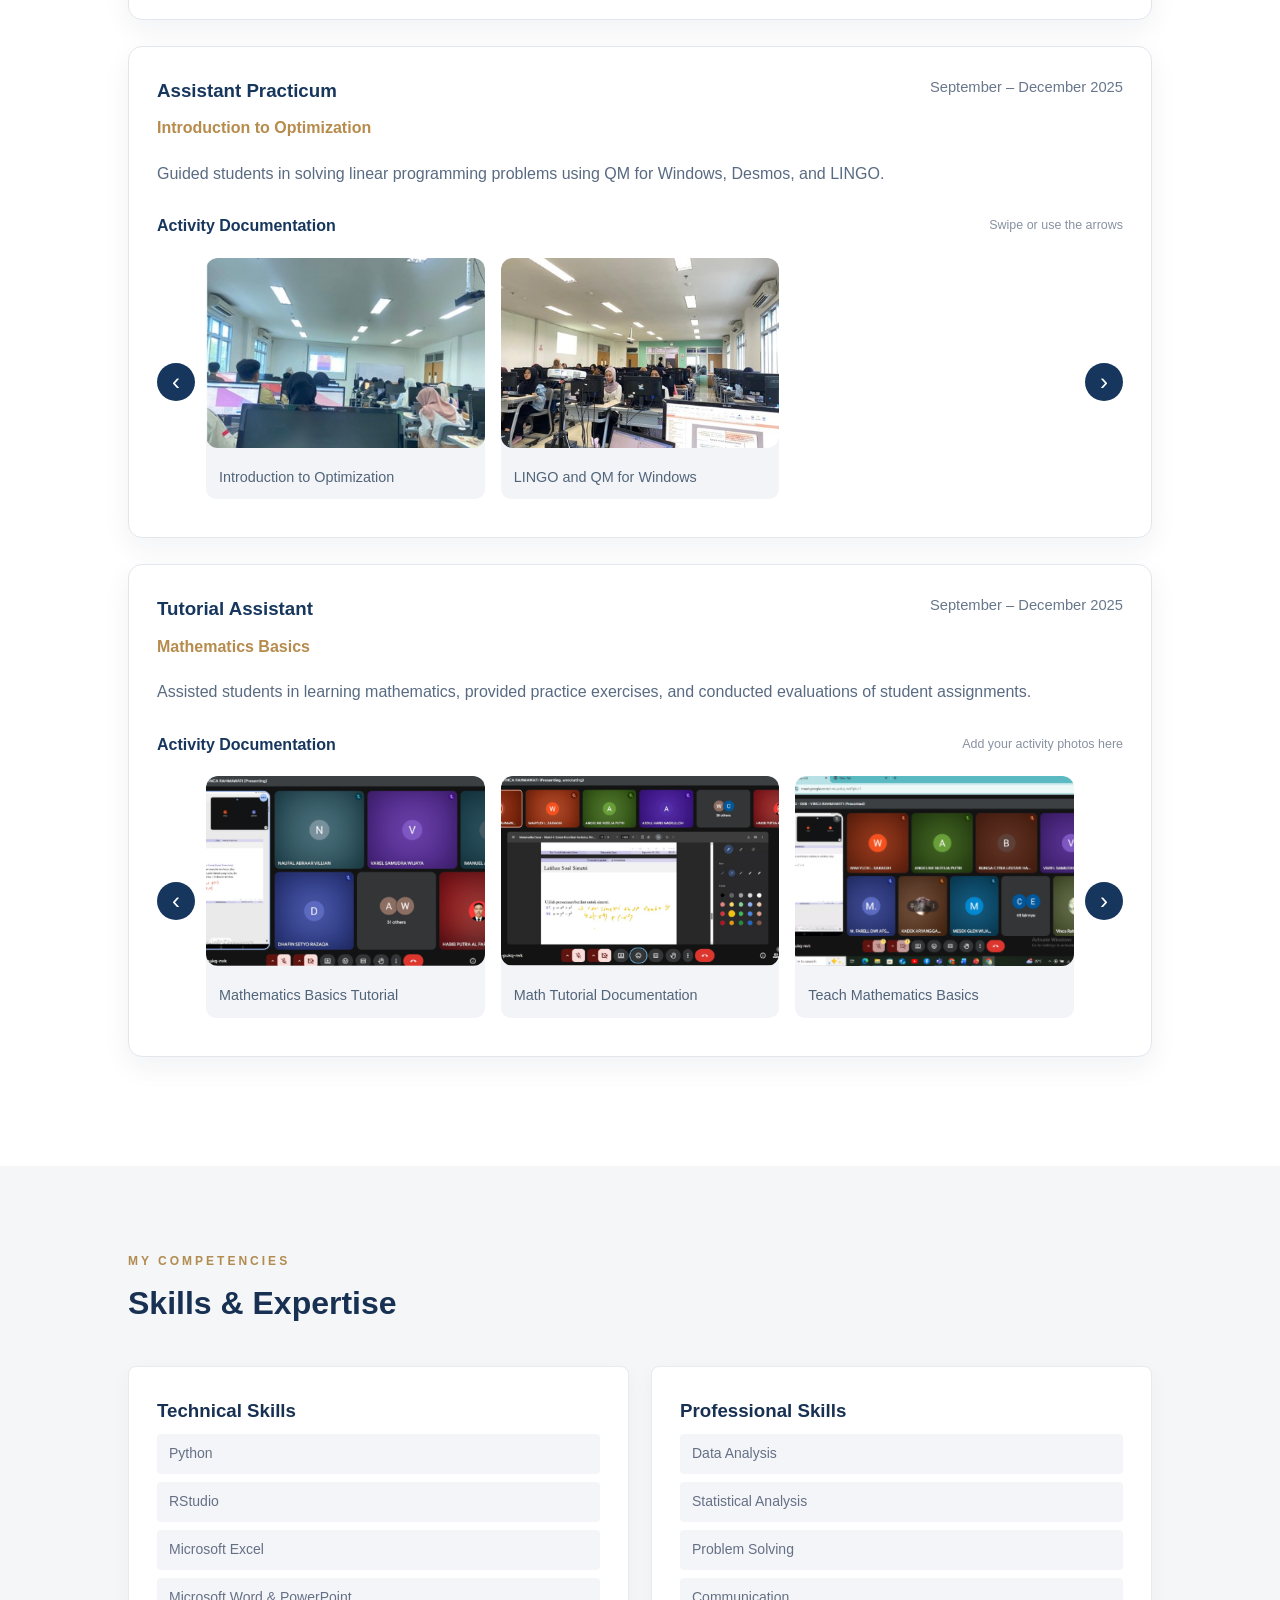
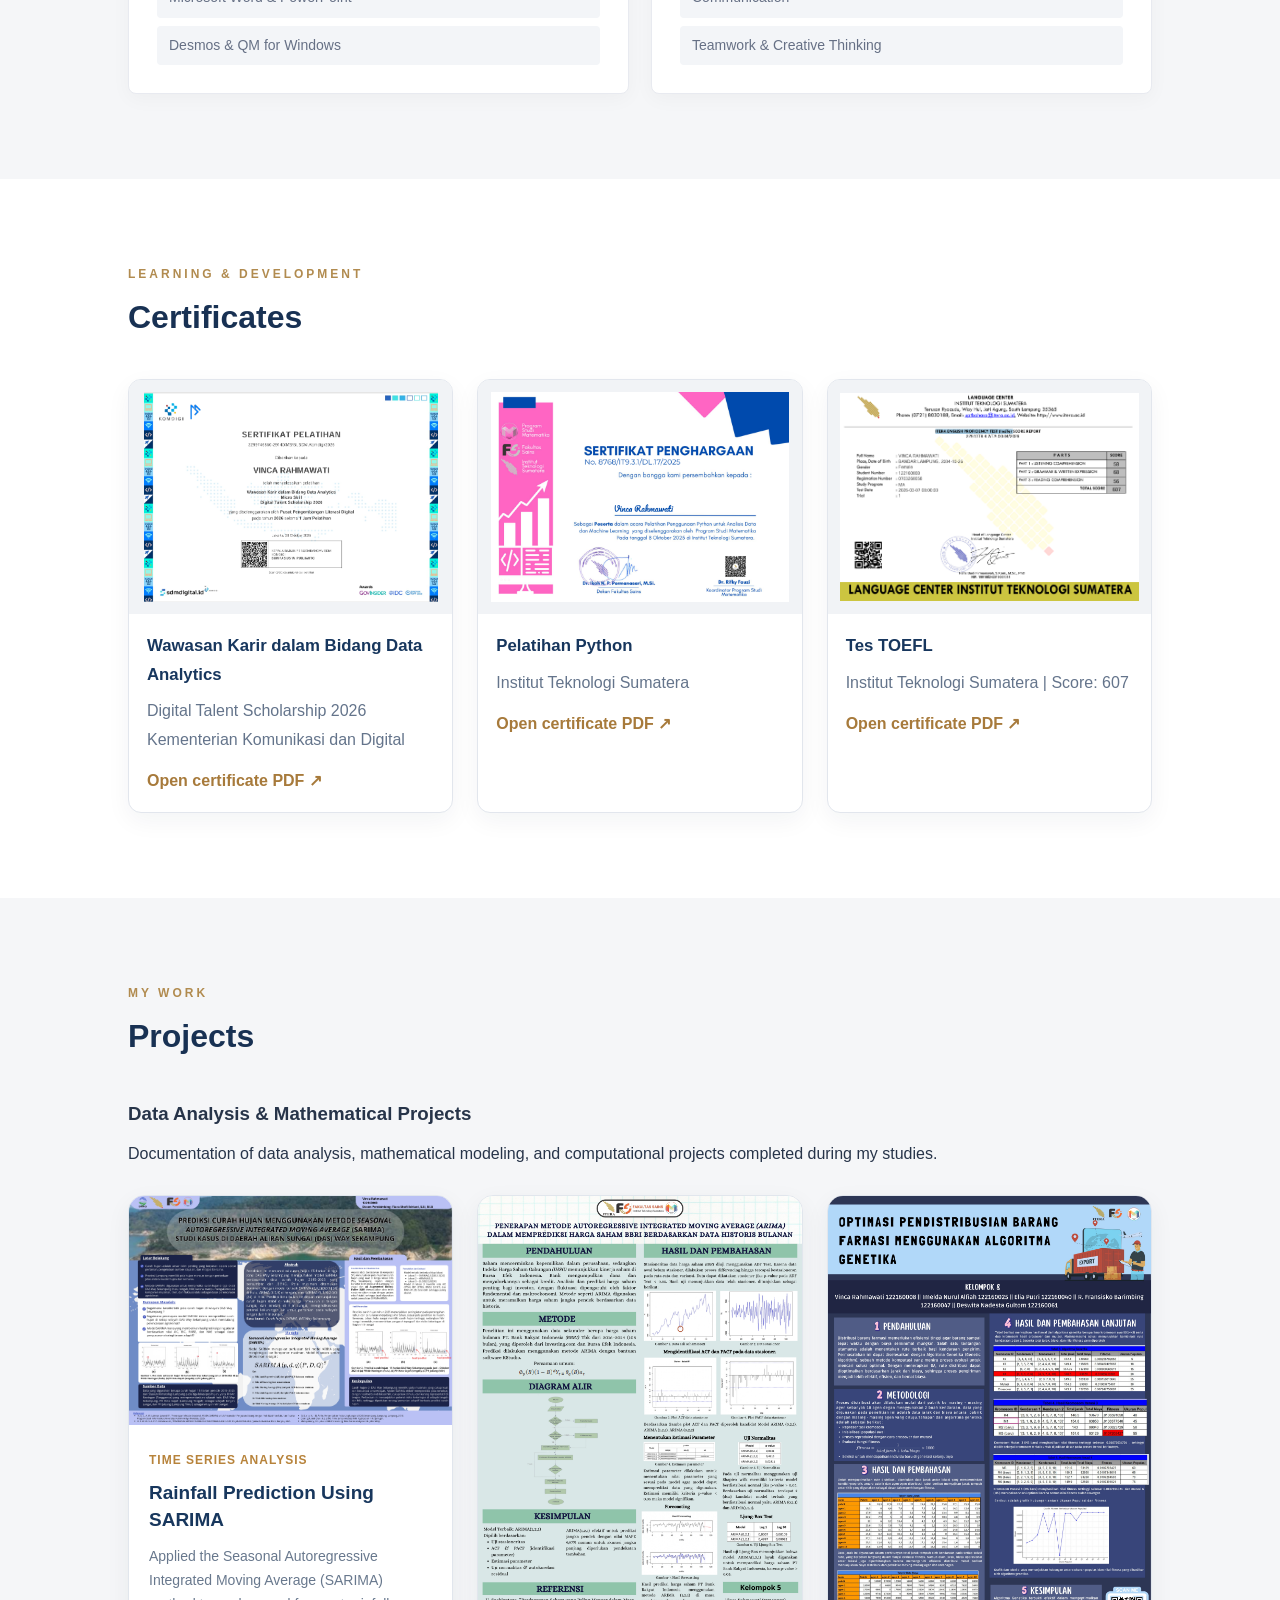
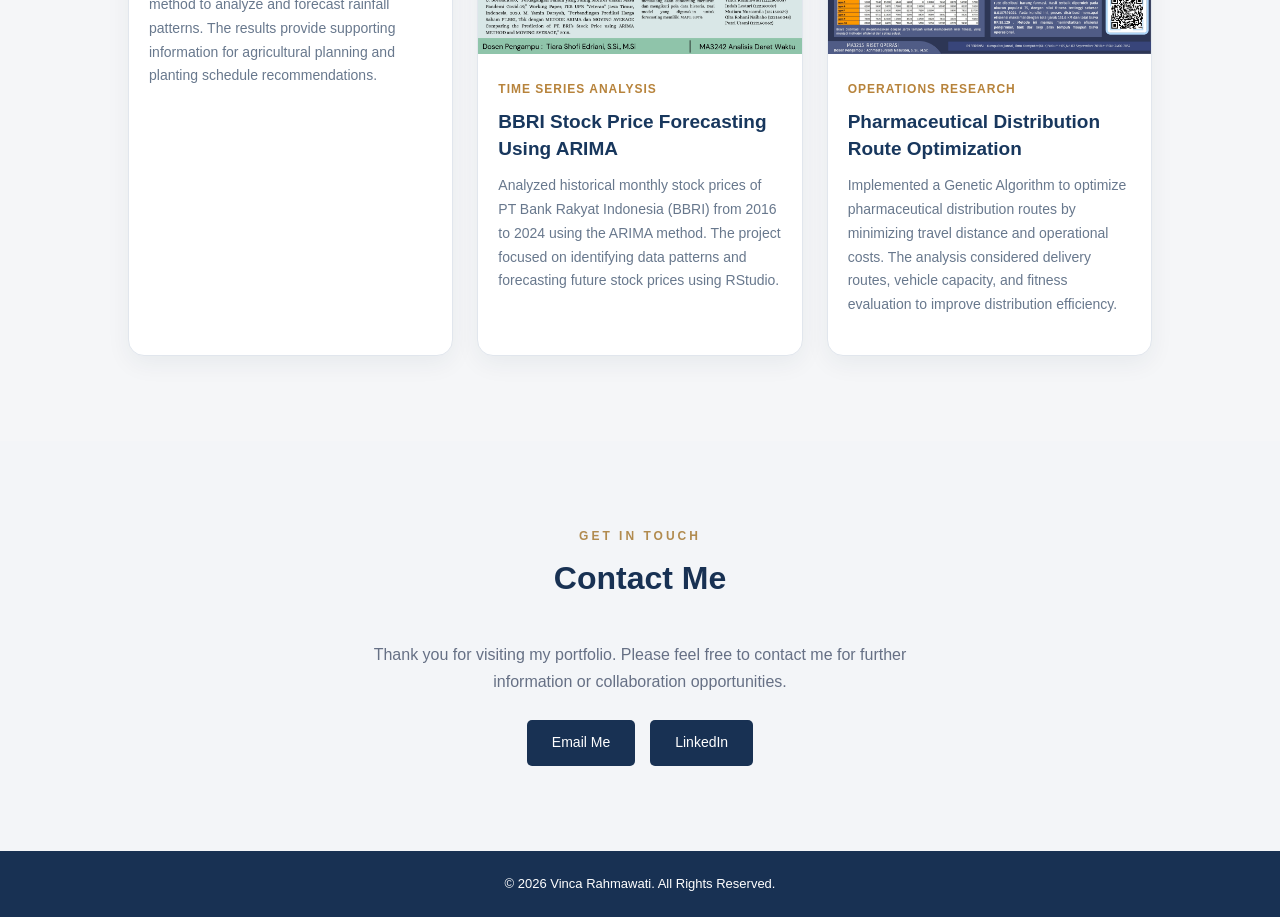
==== commit cf50624e: "NEW" ====
--- a/index.html
+++ b/index.html
@@ -392,58 +392,73 @@
 
     <div class="project-grid">
 
-        <!-- PROJECT 1 -->
-        <article class="project-card">
-            <div class="project-image">
-                <img src="assets/project/poster1_page-0001.jpg"
-                    alt="Rainfall Prediction Project Poster">
-            </div>
-
-            <div class="project-content">
-                <span class="project-category">Time Series Analysis</span>
-                <h3>Rainfall Prediction Using SARIMA</h3>
-                <p>
-                    Applied the Seasonal Autoregressive Integrated
-                    Moving Average (SARIMA) method to analyze and
-                    forecast rainfall data as supporting information
-                    for agricultural planning.
-                </p>
-            </div>
-        </article>
-
-        <!-- PROJECT 2 -->
-        <article class="project-card">
-            <div class="project-image">
-                <img src="assets/project/poster2_page-0001.jpg"
-                    alt="Data Analysis Project Poster">
-            </div>
-
-            <div class="project-content">
-                <span class="project-category">Data Analysis</span>
-                <h3>Statistical Data Analysis</h3>
-                <p>
-                    This project applies the Autoregressive Integrated Moving Average (ARIMA) method to analyze historical monthly stock prices of PT Bank Rakyat Indonesia (BBRI) from 2016 to 2024. The analysis aims to identify data patterns and forecast future stock prices using RStudio.
-                </p>
-            </div>
-        </article>
-
-        <!-- PROJECT 3 -->
-        <article class="project-card">
-            <div class="project-image">
-                <img src="assets/project/poster3_page-0001.jpg"
-                    alt="Mathematical Modeling Project Poster">
-            </div>
-
-            <div class="project-content">
-                <span class="project-category">Operation Research</span>
-                <h3>Optimization, Mathematical, Computational Modeling</h3>
-                <p>
-                    This project implements a Genetic Algorithm to optimize pharmaceutical distribution routes by minimizing total travel distance and operational costs. The optimization process considers delivery routes, vehicle capacity, and fitness evaluation to improve distribution efficiency.
-                </p>
-            </div>
-        </article>
-
-    </div>
+    <!-- PROJECT 1 -->
+    <article class="project-card">
+        <button class="project-image" type="button"
+            data-preview="assets/project/poster1_page-0001.jpg"
+            aria-label="Preview Rainfall Prediction Project Poster">
+            <img src="assets/project/poster1_page-0001.jpg"
+                alt="Rainfall Prediction Project Poster">
+        </button>
+
+        <div class="project-content">
+            <span class="project-category">Time Series Analysis</span>
+            <h3>Rainfall Prediction Using SARIMA</h3>
+            <p>
+                Applied the Seasonal Autoregressive Integrated
+                Moving Average (SARIMA) method to analyze and
+                forecast rainfall patterns. The results provide
+                supporting information for agricultural planning
+                and planting schedule recommendations.
+            </p>
+        </div>
+    </article>
+
+    <!-- PROJECT 2 -->
+    <article class="project-card">
+        <button class="project-image" type="button"
+            data-preview="assets/project/poster2_page-0001.jpg"
+            aria-label="Preview BBRI Stock Price Project Poster">
+            <img src="assets/project/poster2_page-0001.jpg"
+                alt="BBRI Stock Price Analysis Project Poster">
+        </button>
+
+        <div class="project-content">
+            <span class="project-category">Time Series Analysis</span>
+            <h3>BBRI Stock Price Forecasting Using ARIMA</h3>
+            <p>
+                Analyzed historical monthly stock prices of
+                PT Bank Rakyat Indonesia (BBRI) from 2016 to 2024
+                using the ARIMA method. The project focused on
+                identifying data patterns and forecasting future
+                stock prices using RStudio.
+            </p>
+        </div>
+    </article>
+
+    <!-- PROJECT 3 -->
+    <article class="project-card">
+        <button class="project-image" type="button"
+            data-preview="assets/project/poster3_page-0001.jpg"
+            aria-label="Preview Pharmaceutical Distribution Project Poster">
+            <img src="assets/project/poster3_page-0001.jpg"
+                alt="Pharmaceutical Distribution Optimization Project Poster">
+        </button>
+
+        <div class="project-content">
+            <span class="project-category">Operations Research</span>
+            <h3>Pharmaceutical Distribution Route Optimization</h3>
+            <p>
+                Implemented a Genetic Algorithm to optimize
+                pharmaceutical distribution routes by minimizing
+                travel distance and operational costs. The analysis
+                considered delivery routes, vehicle capacity, and
+                fitness evaluation to improve distribution efficiency.
+            </p>
+        </div>
+    </article>
+
+</div>
 
 </section>
 
--- a/portfolio-enhancements.css
+++ b/portfolio-enhancements.css
@@ -238,23 +238,24 @@
 }
 
 .project-image {
-    width: 100%;
-    height: 220px;
-    overflow: hidden;
-    border-radius: 12px 12px 0 0;
-    background: #f0f2f5;
+    display: block;
+    width: 100%;
+    padding: 0;
+    border: none;
+    background: transparent;
+    cursor: pointer;
+    overflow: hidden;
 }
 
 .project-image img {
     display: block;
     width: 100%;
     height: 100%;
-    max-width: 100%;
-    object-fit: contain;
-    object-position: center;
-}
-
-.project-card:hover .project-image img {
+    object-fit: cover;
+    transition: transform 0.4s ease;
+}
+
+.project-image:hover img {
     transform: scale(1.04);
 }
 
